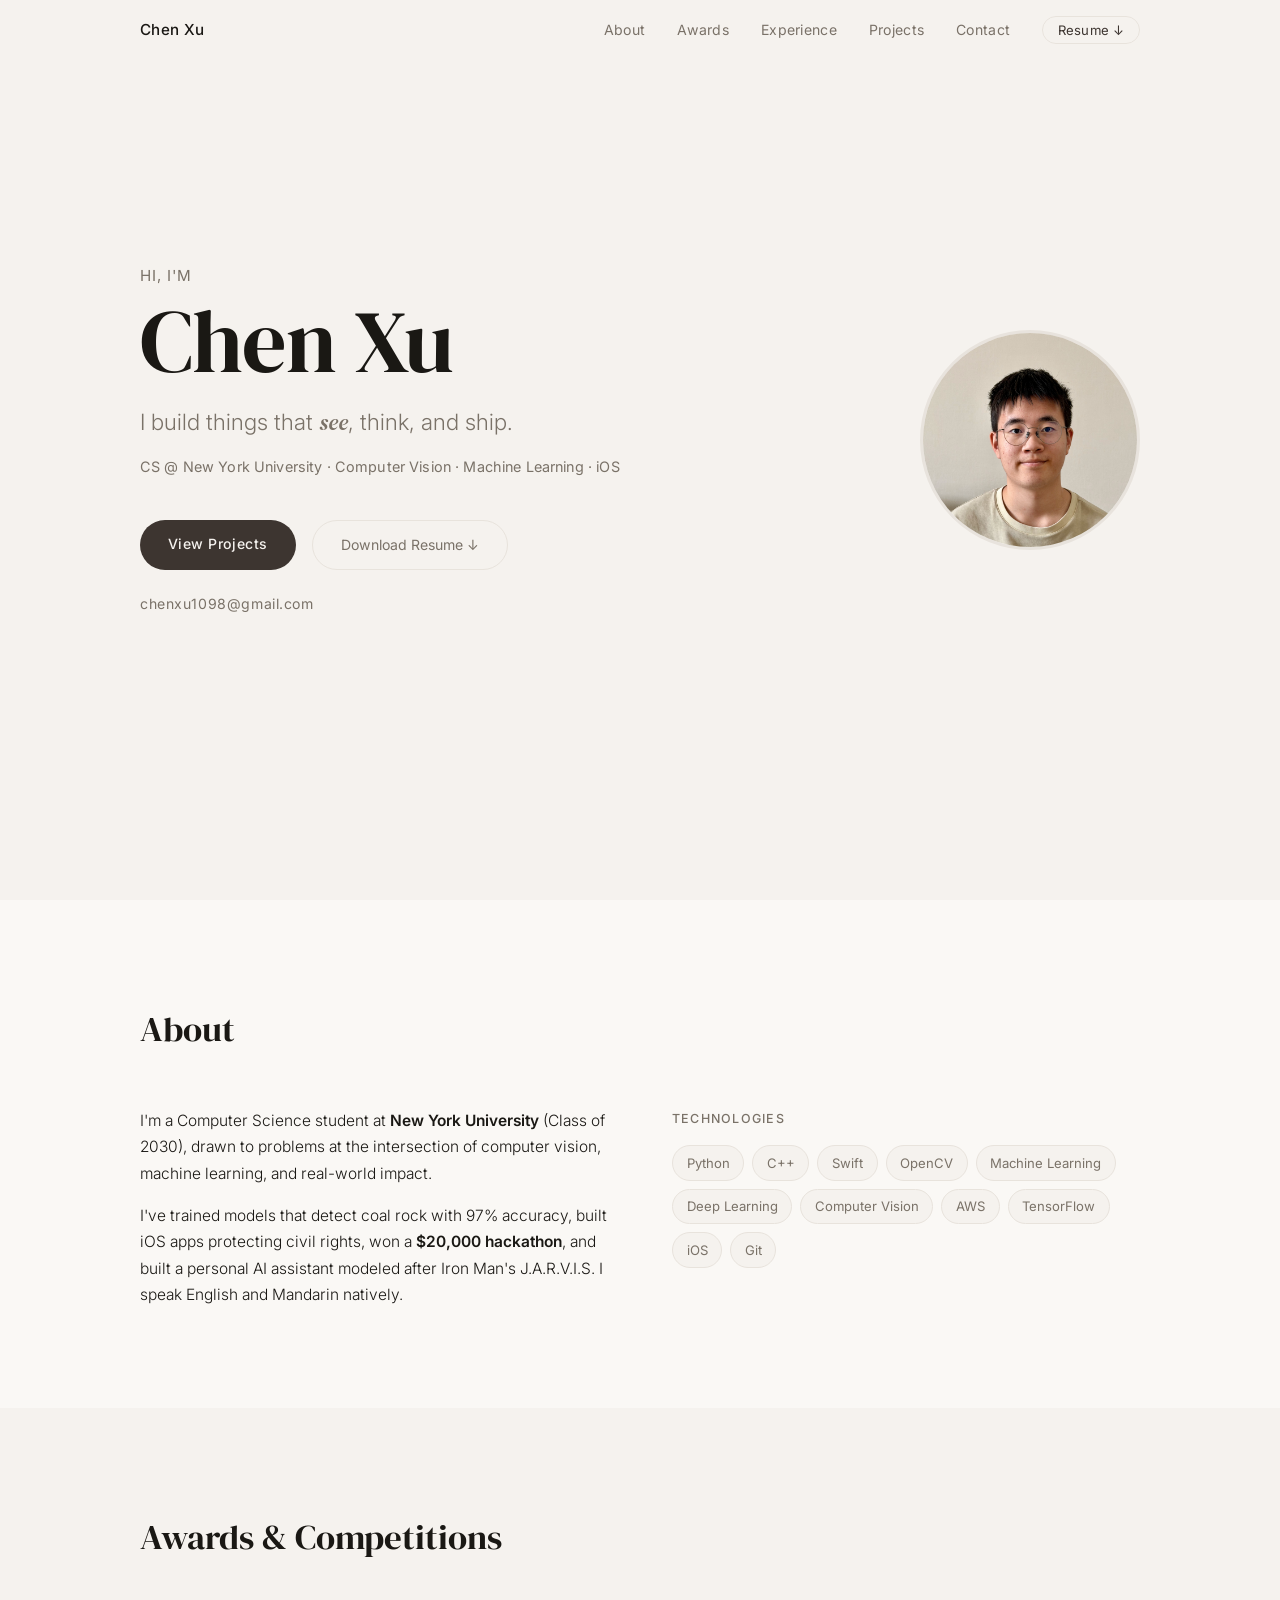
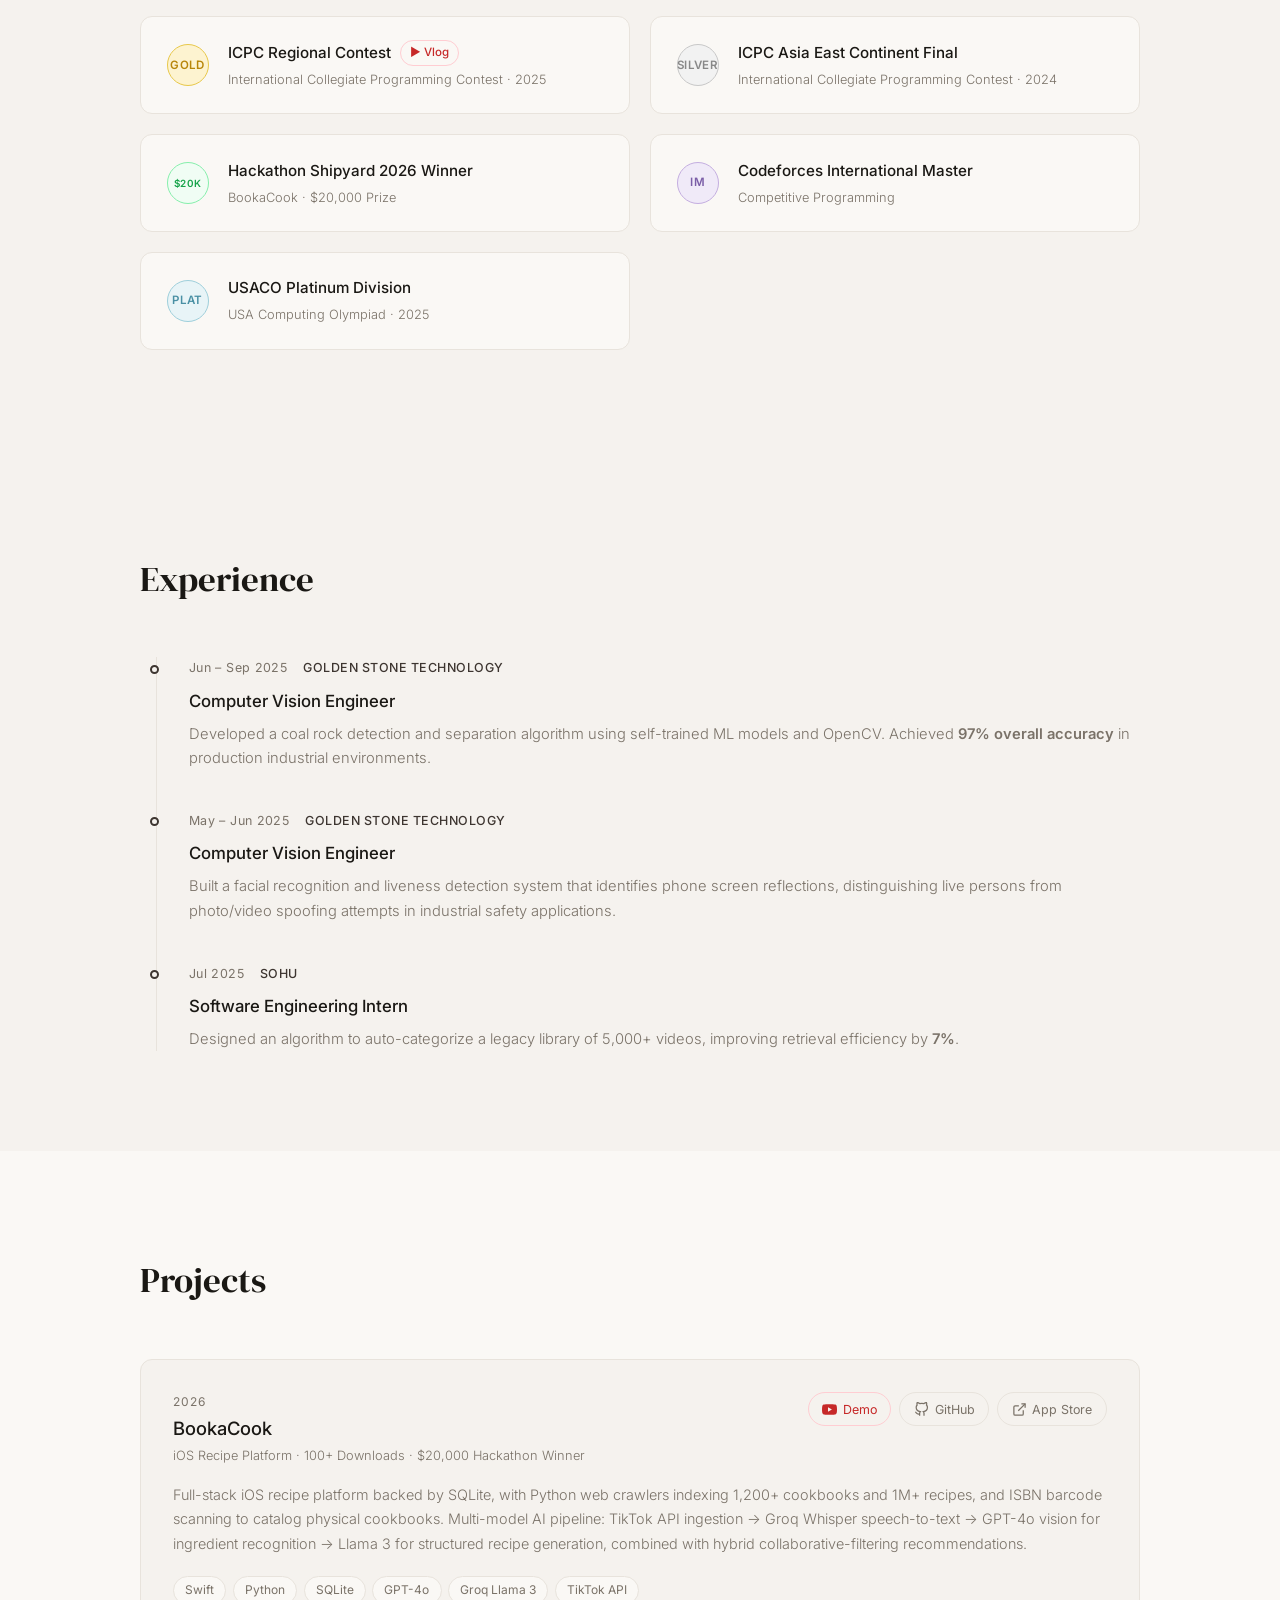
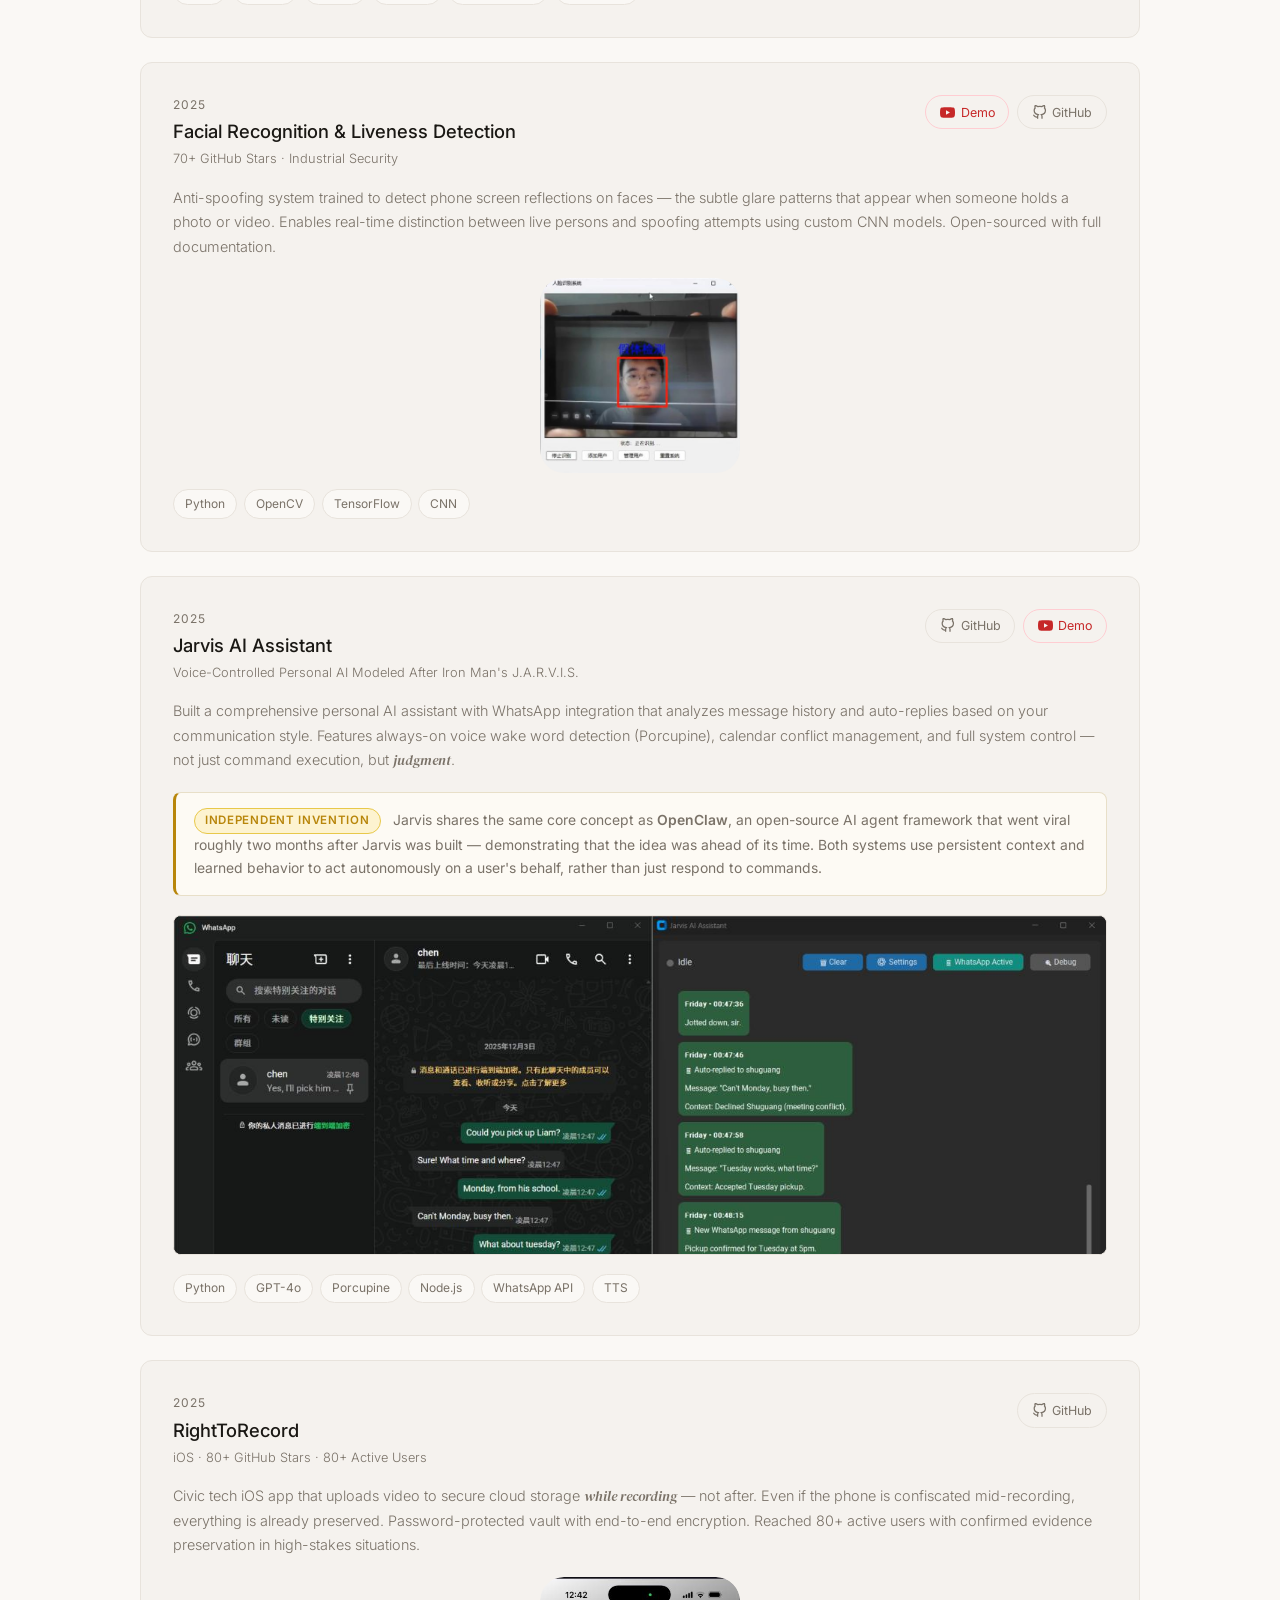
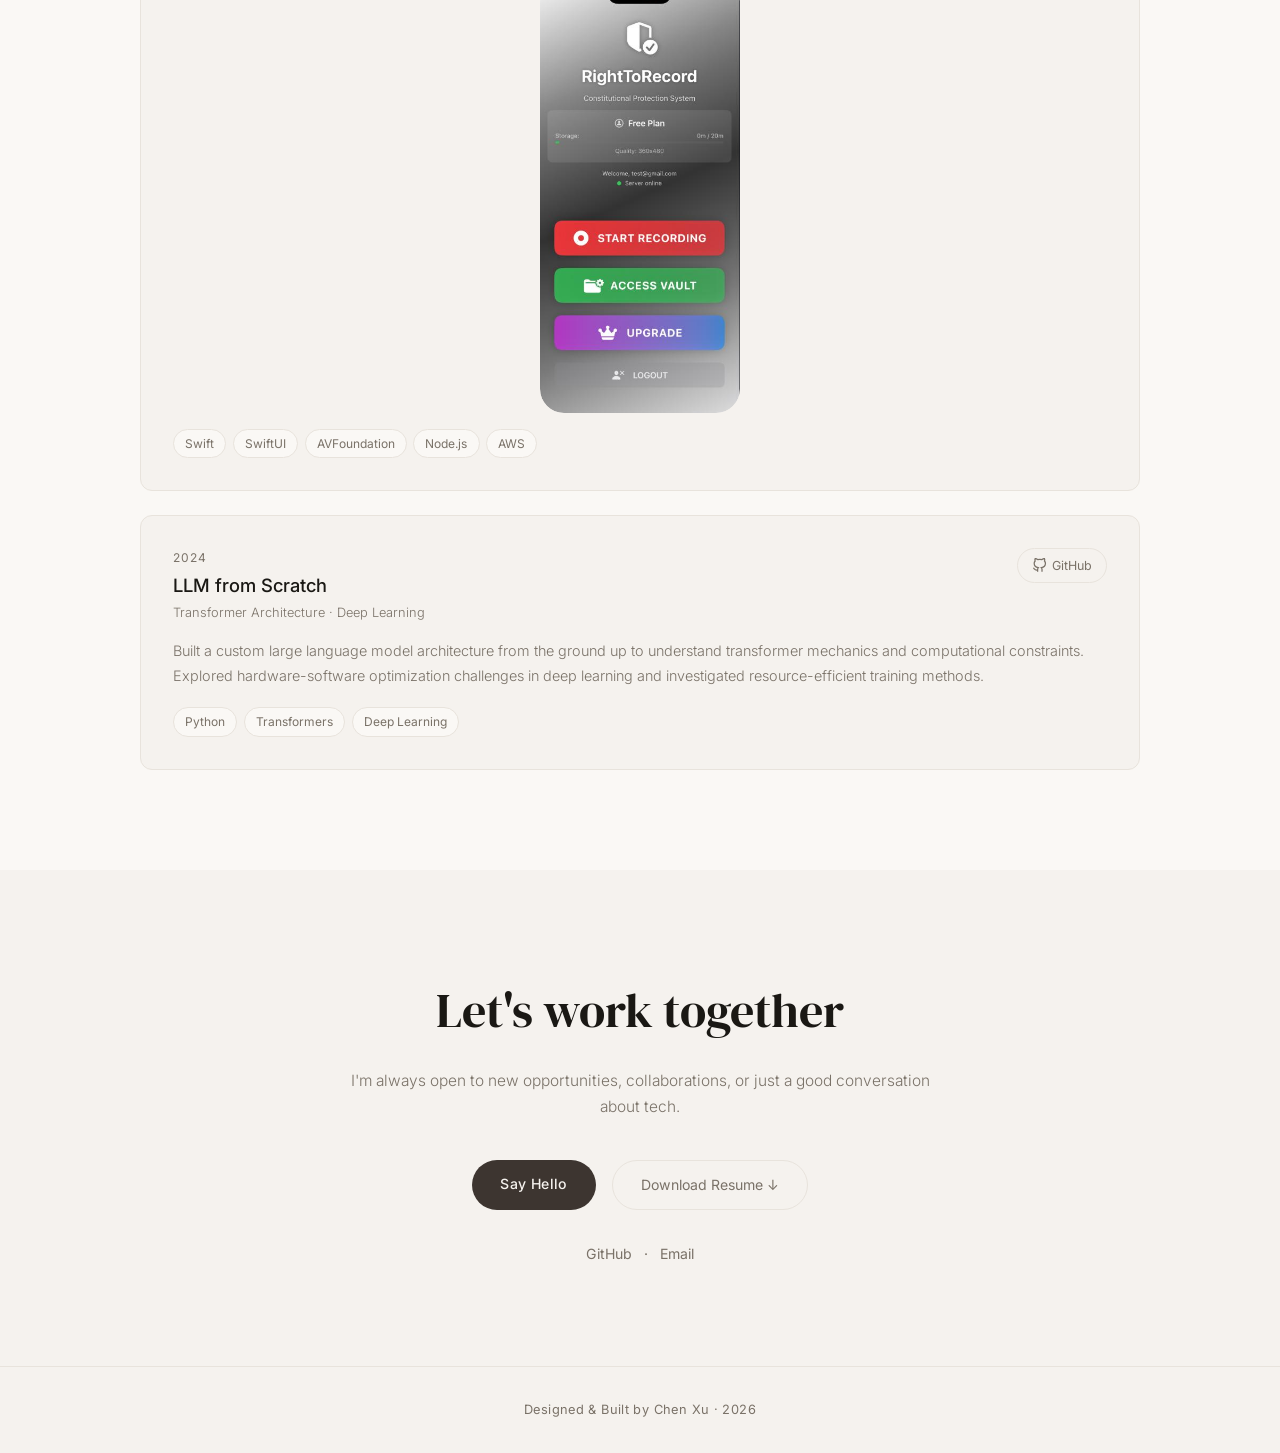
==== index.html @ 9cfe0c19 "Initial portfolio commit" ====
<!DOCTYPE html>
<html lang="en">
<head>
  <meta charset="UTF-8" />
  <meta name="viewport" content="width=device-width, initial-scale=1.0" />
  <title>Chen Xu</title>
  <link rel="preconnect" href="https://fonts.googleapis.com" />
  <link rel="preconnect" href="https://fonts.gstatic.com" crossorigin />
  <link href="https://fonts.googleapis.com/css2?family=Inter:wght@300;400;500;600&family=DM+Serif+Display:ital@0;1&display=swap" rel="stylesheet" />
  <link rel="stylesheet" href="style.css" />
</head>
<body>

  <!-- NAV -->
  <nav id="nav">
    <div class="nav-inner">
      <span class="nav-name">Chen Xu</span>
      <ul class="nav-links">
        <li><a href="#about">About</a></li>
        <li><a href="#competitions">Awards</a></li>
        <li><a href="#experience">Experience</a></li>
        <li><a href="#projects">Projects</a></li>
        <li><a href="#contact">Contact</a></li>
        <li><a href="resume.pdf" download class="nav-resume">Resume ↓</a></li>
      </ul>
    </div>
  </nav>

  <!-- HERO -->
  <section id="hero">
    <div class="hero-inner">
      <div class="hero-text reveal">
        <p class="hero-greeting">Hi, I'm</p>
        <h1 class="hero-name">Chen Xu</h1>
        <p class="hero-tagline">I build things that <em>see</em>, think, and ship.</p>
        <p class="hero-sub">
          CS @ New York University &middot; Computer Vision &middot; Machine Learning &middot; iOS
        </p>
        <div class="hero-actions">
          <a href="#projects" class="btn-primary">View Projects</a>
          <a href="resume.pdf" download class="btn-ghost">Download Resume ↓</a>
        </div>
        <a href="mailto:chenxu1098@gmail.com" class="hero-email" id="heroEmail" aria-label="Email Chen Xu"></a>
      </div>
      <div class="hero-photo reveal delay-1">
        <img src="head.jpg" alt="Chen Xu" />
      </div>
    </div>
  </section>

  <!-- ABOUT -->
  <section id="about">
    <div class="section-inner">
      <h2 class="section-title reveal">About</h2>
      <div class="about-grid">
        <div class="about-text reveal">
          <p>
            I'm a Computer Science student at <strong>New York University</strong> (Class of 2030),
            drawn to problems at the intersection of computer vision, machine learning, and real-world impact.
          </p>
          <p>
            I've trained models that detect coal rock with 97% accuracy, built iOS apps protecting
            civil rights, won a <strong>$20,000 hackathon</strong>, and built a personal AI assistant
            modeled after Iron Man's J.A.R.V.I.S. I speak English and Mandarin natively.
          </p>
        </div>
        <div class="skills-block reveal delay-1">
          <p class="skills-label">Technologies</p>
          <div class="skills-grid">
            <span>Python</span><span>C++</span><span>Swift</span><span>OpenCV</span>
            <span>Machine Learning</span><span>Deep Learning</span><span>Computer Vision</span>
            <span>AWS</span><span>TensorFlow</span><span>iOS</span><span>Git</span>
          </div>
        </div>
      </div>
    </div>
  </section>

  <!-- COMPETITIONS -->
  <section id="competitions">
    <div class="section-inner">
      <h2 class="section-title reveal">Awards &amp; Competitions</h2>
      <div class="comp-grid">
        <div class="comp-item reveal">
          <span class="comp-medal gold">Gold</span>
          <div>
            <p class="comp-name">ICPC Regional Contest
              <a href="https://youtu.be/y05GVbBbQ3w" target="_blank" rel="noreferrer" class="comp-vlog">▶ Vlog</a>
            </p>
            <p class="comp-detail">International Collegiate Programming Contest &middot; 2025</p>
          </div>
        </div>
        <div class="comp-item reveal delay-1">
          <span class="comp-medal silver">Silver</span>
          <div>
            <p class="comp-name">ICPC Asia East Continent Final</p>
            <p class="comp-detail">International Collegiate Programming Contest &middot; 2024</p>
          </div>
        </div>
        <div class="comp-item reveal">
          <span class="comp-medal hack">$20K</span>
          <div>
            <p class="comp-name">Hackathon Shipyard 2026 Winner</p>
            <p class="comp-detail">BookaCook &middot; $20,000 Prize</p>
          </div>
        </div>
        <div class="comp-item reveal delay-1">
          <span class="comp-medal cf">IM</span>
          <div>
            <p class="comp-name">Codeforces International Master</p>
            <p class="comp-detail">Competitive Programming</p>
          </div>
        </div>
        <div class="comp-item reveal delay-2">
          <span class="comp-medal plat">Plat</span>
          <div>
            <p class="comp-name">USACO Platinum Division</p>
            <p class="comp-detail">USA Computing Olympiad &middot; 2025</p>
          </div>
        </div>
      </div>
    </div>
  </section>

  <!-- EXPERIENCE -->
  <section id="experience">
    <div class="section-inner">
      <h2 class="section-title reveal">Experience</h2>
      <div class="timeline">

        <div class="timeline-item reveal">
          <div class="timeline-meta">
            <span class="timeline-date">Jun – Sep 2025</span>
            <span class="timeline-company">Golden Stone Technology</span>
          </div>
          <div class="timeline-content">
            <h3>Computer Vision Engineer</h3>
            <p>Developed a coal rock detection and separation algorithm using self-trained ML models and OpenCV. Achieved <strong>97% overall accuracy</strong> in production industrial environments.</p>
          </div>
        </div>

        <div class="timeline-item reveal">
          <div class="timeline-meta">
            <span class="timeline-date">May – Jun 2025</span>
            <span class="timeline-company">Golden Stone Technology</span>
          </div>
          <div class="timeline-content">
            <h3>Computer Vision Engineer</h3>
            <p>Built a facial recognition and liveness detection system that identifies phone screen reflections, distinguishing live persons from photo/video spoofing attempts in industrial safety applications.</p>
          </div>
        </div>

        <div class="timeline-item reveal">
          <div class="timeline-meta">
            <span class="timeline-date">Jul 2025</span>
            <span class="timeline-company">Sohu</span>
          </div>
          <div class="timeline-content">
            <h3>Software Engineering Intern</h3>
            <p>Designed an algorithm to auto-categorize a legacy library of 5,000+ videos, improving retrieval efficiency by <strong>7%</strong>.</p>
          </div>
        </div>

      </div>
    </div>
  </section>

  <!-- PROJECTS -->
  <section id="projects">
    <div class="section-inner">
      <h2 class="section-title reveal">Projects</h2>
      <div class="projects-list">

        <!-- BOOKACOCK -->
        <div class="project-full reveal">
          <div class="project-full-header">
            <div class="project-full-title">
              <span class="project-year">2026</span>
              <h3>BookaCook</h3>
              <p class="project-subtitle">iOS Recipe Platform &middot; 100+ Downloads &middot; $20,000 Hackathon Winner</p>
            </div>
            <div class="project-full-links">
              <a href="https://youtu.be/Rv-Wauw9iv4" target="_blank" rel="noreferrer" class="link-pill link-pill-yt">
                <svg width="15" height="15" viewBox="0 0 24 24" fill="currentColor"><path d="M23.495 6.205a3.007 3.007 0 0 0-2.088-2.088c-1.87-.501-9.396-.501-9.396-.501s-7.507-.01-9.396.501A3.007 3.007 0 0 0 .527 6.205a31.247 31.247 0 0 0-.522 5.805 31.247 31.247 0 0 0 .522 5.783 3.007 3.007 0 0 0 2.088 2.088c1.868.502 9.396.502 9.396.502s7.506 0 9.396-.502a3.007 3.007 0 0 0 2.088-2.088 31.247 31.247 0 0 0 .5-5.783 31.247 31.247 0 0 0-.5-5.805zM9.609 15.601V8.408l6.264 3.602z"/></svg>
                Demo
              </a>
              <a href="https://github.com/Chen1098/bookacook" target="_blank" rel="noreferrer" class="link-pill">
                <svg width="15" height="15" viewBox="0 0 24 24" fill="none" stroke="currentColor" stroke-width="2"><path d="M9 19c-5 1.5-5-2.5-7-3m14 6v-3.87a3.37 3.37 0 0 0-.94-2.61c3.14-.35 6.44-1.54 6.44-7A5.44 5.44 0 0 0 20 4.77 5.07 5.07 0 0 0 19.91 1S18.73.65 16 2.48a13.38 13.38 0 0 0-7 0C6.27.65 5.09 1 5.09 1A5.07 5.07 0 0 0 5 4.77a5.44 5.44 0 0 0-1.5 3.78c0 5.42 3.3 6.61 6.44 7A3.37 3.37 0 0 0 9 18.13V22"/></svg>
                GitHub
              </a>
              <a href="https://apps.apple.com/us/app/book-a-cook/id6758606224" target="_blank" rel="noreferrer" class="link-pill">
                <svg width="15" height="15" viewBox="0 0 24 24" fill="none" stroke="currentColor" stroke-width="2"><path d="M18 13v6a2 2 0 0 1-2 2H5a2 2 0 0 1-2-2V8a2 2 0 0 1 2-2h6"/><polyline points="15 3 21 3 21 9"/><line x1="10" y1="14" x2="21" y2="3"/></svg>
                App Store
              </a>
            </div>
          </div>
          <p class="project-desc">Full-stack iOS recipe platform backed by SQLite, with Python web crawlers indexing 1,200+ cookbooks and 1M+ recipes, and ISBN barcode scanning to catalog physical cookbooks. Multi-model AI pipeline: TikTok API ingestion &rarr; Groq Whisper speech-to-text &rarr; GPT-4o vision for ingredient recognition &rarr; Llama 3 for structured recipe generation, combined with hybrid collaborative-filtering recommendations.</p>
          <div class="project-tags">
            <span>Swift</span><span>Python</span><span>SQLite</span><span>GPT-4o</span><span>Groq Llama 3</span><span>TikTok API</span>
          </div>
        </div>

        <!-- FACIAL RECOGNITION -->
        <div class="project-full reveal">
          <div class="project-full-header">
            <div class="project-full-title">
              <span class="project-year">2025</span>
              <h3>Facial Recognition &amp; Liveness Detection</h3>
              <p class="project-subtitle">70+ GitHub Stars &middot; Industrial Security</p>
            </div>
            <div class="project-full-links">
              <a href="https://youtu.be/XRg5f1uYh4E" target="_blank" rel="noreferrer" class="link-pill link-pill-yt">
                <svg width="15" height="15" viewBox="0 0 24 24" fill="currentColor"><path d="M23.495 6.205a3.007 3.007 0 0 0-2.088-2.088c-1.87-.501-9.396-.501-9.396-.501s-7.507-.01-9.396.501A3.007 3.007 0 0 0 .527 6.205a31.247 31.247 0 0 0-.522 5.805 31.247 31.247 0 0 0 .522 5.783 3.007 3.007 0 0 0 2.088 2.088c1.868.502 9.396.502 9.396.502s7.506 0 9.396-.502a3.007 3.007 0 0 0 2.088-2.088 31.247 31.247 0 0 0 .5-5.783 31.247 31.247 0 0 0-.5-5.805zM9.609 15.601V8.408l6.264 3.602z"/></svg>
                Demo
              </a>
              <a href="https://github.com/Chen1098/Face-Recognition-With-Liveness-Detection-for-Linux-Weston" target="_blank" rel="noreferrer" class="link-pill">
                <svg width="15" height="15" viewBox="0 0 24 24" fill="none" stroke="currentColor" stroke-width="2"><path d="M9 19c-5 1.5-5-2.5-7-3m14 6v-3.87a3.37 3.37 0 0 0-.94-2.61c3.14-.35 6.44-1.54 6.44-7A5.44 5.44 0 0 0 20 4.77 5.07 5.07 0 0 0 19.91 1S18.73.65 16 2.48a13.38 13.38 0 0 0-7 0C6.27.65 5.09 1 5.09 1A5.07 5.07 0 0 0 5 4.77a5.44 5.44 0 0 0-1.5 3.78c0 5.42 3.3 6.61 6.44 7A3.37 3.37 0 0 0 9 18.13V22"/></svg>
                GitHub
              </a>
            </div>
          </div>
          <p class="project-desc">Anti-spoofing system trained to detect phone screen reflections on faces — the subtle glare patterns that appear when someone holds a photo or video. Enables real-time distinction between live persons and spoofing attempts using custom CNN models. Open-sourced with full documentation.</p>
          <div class="project-demo-img phone-img reveal">
            <img src="img/demo_2.jpeg" alt="Facial recognition liveness detection demo" loading="lazy" />
          </div>
          <div class="project-tags">
            <span>Python</span><span>OpenCV</span><span>TensorFlow</span><span>CNN</span>
          </div>
        </div>

        <!-- JARVIS -->
        <div class="project-full reveal">
          <div class="project-full-header">
            <div class="project-full-title">
              <span class="project-year">2025</span>
              <h3>Jarvis AI Assistant</h3>
              <p class="project-subtitle">Voice-Controlled Personal AI Modeled After Iron Man's J.A.R.V.I.S.</p>
            </div>
            <div class="project-full-links">
              <a href="https://github.com/Chen1098/The-Real-Jarvis-From-the-Movies" target="_blank" rel="noreferrer" class="link-pill">
                <svg width="15" height="15" viewBox="0 0 24 24" fill="none" stroke="currentColor" stroke-width="2"><path d="M9 19c-5 1.5-5-2.5-7-3m14 6v-3.87a3.37 3.37 0 0 0-.94-2.61c3.14-.35 6.44-1.54 6.44-7A5.44 5.44 0 0 0 20 4.77 5.07 5.07 0 0 0 19.91 1S18.73.65 16 2.48a13.38 13.38 0 0 0-7 0C6.27.65 5.09 1 5.09 1A5.07 5.07 0 0 0 5 4.77a5.44 5.44 0 0 0-1.5 3.78c0 5.42 3.3 6.61 6.44 7A3.37 3.37 0 0 0 9 18.13V22"/></svg>
                GitHub
              </a>
              <a href="https://youtu.be/HHynzl-zhb4" target="_blank" rel="noreferrer" class="link-pill link-pill-yt">
                <svg width="15" height="15" viewBox="0 0 24 24" fill="currentColor"><path d="M23.495 6.205a3.007 3.007 0 0 0-2.088-2.088c-1.87-.501-9.396-.501-9.396-.501s-7.507-.01-9.396.501A3.007 3.007 0 0 0 .527 6.205a31.247 31.247 0 0 0-.522 5.805 31.247 31.247 0 0 0 .522 5.783 3.007 3.007 0 0 0 2.088 2.088c1.868.502 9.396.502 9.396.502s7.506 0 9.396-.502a3.007 3.007 0 0 0 2.088-2.088 31.247 31.247 0 0 0 .5-5.783 31.247 31.247 0 0 0-.5-5.805zM9.609 15.601V8.408l6.264 3.602z"/></svg>
                Demo
              </a>
            </div>
          </div>
          <p class="project-desc">Built a comprehensive personal AI assistant with WhatsApp integration that analyzes message history and auto-replies based on your communication style. Features always-on voice wake word detection (Porcupine), calendar conflict management, and full system control — not just command execution, but <em>judgment</em>.</p>
          <div class="openclaw-note reveal">
            <span class="openclaw-badge">Independent Invention</span>
            Jarvis shares the same core concept as <strong>OpenClaw</strong>, an open-source AI agent framework that went viral roughly two months after Jarvis was built — demonstrating that the idea was ahead of its time. Both systems use persistent context and learned behavior to act autonomously on a user's behalf, rather than just respond to commands.
          </div>
          <div class="project-demo-img wide-img reveal">
            <img src="img/demo_0.jpeg" alt="Jarvis AI Assistant demo — WhatsApp auto-replies" loading="lazy" />
            <p class="img-caption">Jarvis auto-replying to WhatsApp messages based on learned communication patterns</p>
          </div>
          <div class="project-tags">
            <span>Python</span><span>GPT-4o</span><span>Porcupine</span><span>Node.js</span><span>WhatsApp API</span><span>TTS</span>
          </div>
        </div>

        <!-- RIGHT TO RECORD -->
        <div class="project-full reveal">
          <div class="project-full-header">
            <div class="project-full-title">
              <span class="project-year">2025</span>
              <h3>RightToRecord</h3>
              <p class="project-subtitle">iOS &middot; 80+ GitHub Stars &middot; 80+ Active Users</p>
            </div>
            <div class="project-full-links">
              <a href="https://github.com/Chen1098/RightToRecord-App" target="_blank" rel="noreferrer" class="link-pill">
                <svg width="15" height="15" viewBox="0 0 24 24" fill="none" stroke="currentColor" stroke-width="2"><path d="M9 19c-5 1.5-5-2.5-7-3m14 6v-3.87a3.37 3.37 0 0 0-.94-2.61c3.14-.35 6.44-1.54 6.44-7A5.44 5.44 0 0 0 20 4.77 5.07 5.07 0 0 0 19.91 1S18.73.65 16 2.48a13.38 13.38 0 0 0-7 0C6.27.65 5.09 1 5.09 1A5.07 5.07 0 0 0 5 4.77a5.44 5.44 0 0 0-1.5 3.78c0 5.42 3.3 6.61 6.44 7A3.37 3.37 0 0 0 9 18.13V22"/></svg>
                GitHub
              </a>
            </div>
          </div>
          <p class="project-desc">Civic tech iOS app that uploads video to secure cloud storage <em>while recording</em> — not after. Even if the phone is confiscated mid-recording, everything is already preserved. Password-protected vault with end-to-end encryption. Reached 80+ active users with confirmed evidence preservation in high-stakes situations.</p>
          <div class="project-demo-img phone-img reveal">
            <img src="img/demo_1.jpeg" alt="RightToRecord app screenshot" loading="lazy" />
          </div>
          <div class="project-tags">
            <span>Swift</span><span>SwiftUI</span><span>AVFoundation</span><span>Node.js</span><span>AWS</span>
          </div>
        </div>

        <!-- LLM -->
        <div class="project-full reveal">
          <div class="project-full-header">
            <div class="project-full-title">
              <span class="project-year">2024</span>
              <h3>LLM from Scratch</h3>
              <p class="project-subtitle">Transformer Architecture &middot; Deep Learning</p>
            </div>
            <div class="project-full-links">
              <a href="https://github.com/Chen1098/LLMs" target="_blank" rel="noreferrer" class="link-pill">
                <svg width="15" height="15" viewBox="0 0 24 24" fill="none" stroke="currentColor" stroke-width="2"><path d="M9 19c-5 1.5-5-2.5-7-3m14 6v-3.87a3.37 3.37 0 0 0-.94-2.61c3.14-.35 6.44-1.54 6.44-7A5.44 5.44 0 0 0 20 4.77 5.07 5.07 0 0 0 19.91 1S18.73.65 16 2.48a13.38 13.38 0 0 0-7 0C6.27.65 5.09 1 5.09 1A5.07 5.07 0 0 0 5 4.77a5.44 5.44 0 0 0-1.5 3.78c0 5.42 3.3 6.61 6.44 7A3.37 3.37 0 0 0 9 18.13V22"/></svg>
                GitHub
              </a>
            </div>
          </div>
          <p class="project-desc">Built a custom large language model architecture from the ground up to understand transformer mechanics and computational constraints. Explored hardware-software optimization challenges in deep learning and investigated resource-efficient training methods.</p>
          <div class="project-tags">
            <span>Python</span><span>Transformers</span><span>Deep Learning</span>
          </div>
        </div>

      </div>
    </div>
  </section>

  <!-- CONTACT -->
  <section id="contact">
    <div class="section-inner contact-inner reveal">
      <h2 class="contact-title">Let's work together</h2>
      <p class="contact-sub">I'm always open to new opportunities, collaborations, or just a good conversation about tech.</p>
      <div class="contact-actions">
        <a href="mailto:chenxu1098@gmail.com" class="btn-primary">Say Hello</a>
        <a href="resume.pdf" download class="btn-ghost">Download Resume ↓</a>
      </div>
      <div class="social-links">
        <a href="https://github.com/Chen1098" target="_blank" rel="noreferrer">GitHub</a>
        <span>&middot;</span>
        <a href="mailto:chenxu1098@gmail.com">Email</a>
      </div>
    </div>
  </section>

  <!-- FOOTER -->
  <footer>
    <p>Designed &amp; Built by Chen Xu &middot; 2026</p>
  </footer>

  <script src="script.js"></script>
</body>
</html>
---- style.css ----
/* ─── RESET & BASE ─────────────────────────────────────────────── */
*, *::before, *::after { box-sizing: border-box; margin: 0; padding: 0; }

:root {
  --bg:        #f5f2ee;
  --bg-card:   #faf8f5;
  --border:    #e8e3dc;
  --text:      #1a1814;
  --muted:     #7a7268;
  --accent:    #3d3530;
  --gold:      #b8860b;
  --silver:    #888;
  --cf:        #7b5ea7;
  --plat:      #4a90a4;
  --radius:    12px;
  --shadow:    0 2px 16px rgba(0,0,0,.06);
  --transition: .35s cubic-bezier(.4,0,.2,1);
}

html { scroll-behavior: smooth; }

body {
  font-family: 'Inter', sans-serif;
  background: var(--bg);
  color: var(--text);
  font-size: 16px;
  line-height: 1.7;
  -webkit-font-smoothing: antialiased;
}

a { color: inherit; text-decoration: none; }
em { font-family: 'DM Serif Display', serif; font-style: italic; }
strong { font-weight: 600; }

/* ─── SCROLL REVEAL ────────────────────────────────────────────── */
.reveal {
  opacity: 0;
  transform: translateY(24px);
  transition: opacity .6s ease, transform .6s ease;
}
.reveal.visible {
  opacity: 1;
  transform: none;
}
.delay-1 { transition-delay: .12s; }
.delay-2 { transition-delay: .24s; }

/* ─── NAV ──────────────────────────────────────────────────────── */
#nav {
  position: fixed;
  top: 0; left: 0; right: 0;
  z-index: 100;
  padding: 0 5vw;
  height: 60px;
  display: flex;
  align-items: center;
  background: rgba(245,242,238,.88);
  backdrop-filter: blur(12px);
  border-bottom: 1px solid transparent;
  transition: border-color var(--transition);
}
#nav.scrolled { border-bottom-color: var(--border); }

.nav-inner {
  width: 100%;
  max-width: 1000px;
  margin: 0 auto;
  display: flex;
  align-items: center;
  justify-content: space-between;
}

.nav-name {
  font-weight: 500;
  font-size: .95rem;
  letter-spacing: .02em;
}

.nav-links {
  list-style: none;
  display: flex;
  gap: 2rem;
}
.nav-links a {
  font-size: .88rem;
  color: var(--muted);
  font-weight: 400;
  transition: color var(--transition);
  letter-spacing: .02em;
}
.nav-links a:hover { color: var(--text); }
.nav-resume {
  padding: .3rem .9rem;
  border: 1px solid var(--border);
  border-radius: 100px;
  font-size: .82rem !important;
  color: var(--accent) !important;
  transition: background var(--transition), border-color var(--transition) !important;
}
.nav-resume:hover { background: var(--accent); color: var(--bg) !important; border-color: var(--accent); }

/* ─── SECTIONS ─────────────────────────────────────────────────── */
section { padding: 100px 5vw; }
.section-inner {
  max-width: 1000px;
  margin: 0 auto;
}
.section-title {
  font-family: 'DM Serif Display', serif;
  font-size: clamp(1.6rem, 3vw, 2.2rem);
  font-weight: 400;
  margin-bottom: 3rem;
  color: var(--text);
}

/* ─── HERO ─────────────────────────────────────────────────────── */
#hero {
  min-height: 100vh;
  display: flex;
  align-items: center;
  padding-top: 80px;
}

.hero-inner {
  max-width: 1000px;
  margin: 0 auto;
  width: 100%;
  display: grid;
  grid-template-columns: 1fr auto;
  gap: 5rem;
  align-items: center;
}

.hero-greeting {
  font-size: .95rem;
  color: var(--muted);
  margin-bottom: .4rem;
  letter-spacing: .06em;
  text-transform: uppercase;
}

.hero-name {
  font-family: 'DM Serif Display', serif;
  font-size: clamp(3rem, 7vw, 5.5rem);
  font-weight: 400;
  line-height: 1.05;
  margin-bottom: 1rem;
  letter-spacing: -.01em;
}

.hero-tagline {
  font-size: clamp(1.1rem, 2vw, 1.4rem);
  color: var(--muted);
  margin-bottom: .8rem;
  font-weight: 300;
}

.hero-sub {
  font-size: .9rem;
  color: var(--muted);
  margin-bottom: 2.5rem;
  letter-spacing: .01em;
}

.hero-actions {
  display: flex;
  gap: 1rem;
  flex-wrap: wrap;
}

.hero-email {
  display: inline-block;
  margin-top: 1.4rem;
  font-size: .88rem;
  color: var(--muted);
  letter-spacing: .04em;
  font-family: 'Inter', monospace;
  transition: color var(--transition);
}
.hero-email:hover { color: var(--text); }
.hero-email .char {
  display: inline-block;
  opacity: 0;
  transform: translateY(8px);
  animation: charIn .4s ease forwards;
}
@keyframes charIn {
  to { opacity: 1; transform: none; }
}

.hero-photo {
  width: 220px;
  height: 220px;
  flex-shrink: 0;
}
.hero-photo img {
  width: 100%;
  height: 100%;
  object-fit: cover;
  border-radius: 50%;
  border: 3px solid var(--border);
  filter: grayscale(8%);
  transition: filter var(--transition), transform var(--transition);
}
.hero-photo img:hover {
  filter: grayscale(0%);
  transform: scale(1.02);
}

/* ─── BUTTONS ──────────────────────────────────────────────────── */
.btn-primary {
  display: inline-block;
  padding: .75rem 1.75rem;
  background: var(--accent);
  color: var(--bg);
  border-radius: 100px;
  font-size: .88rem;
  font-weight: 500;
  letter-spacing: .03em;
  transition: background var(--transition), transform var(--transition);
}
.btn-primary:hover {
  background: var(--text);
  transform: translateY(-1px);
}

.btn-ghost {
  display: inline-block;
  padding: .75rem 1.75rem;
  border: 1.5px solid var(--border);
  border-radius: 100px;
  font-size: .88rem;
  font-weight: 400;
  color: var(--muted);
  transition: border-color var(--transition), color var(--transition), transform var(--transition);
}
.btn-ghost:hover {
  border-color: var(--accent);
  color: var(--text);
  transform: translateY(-1px);
}

/* ─── ABOUT ────────────────────────────────────────────────────── */
#about { background: var(--bg-card); }

.about-grid {
  display: grid;
  grid-template-columns: 1fr 1fr;
  gap: 4rem;
  align-items: start;
}

.about-text p {
  margin-bottom: 1rem;
  color: var(--text);
  font-weight: 300;
  font-size: .97rem;
}
.about-text p:last-child { margin-bottom: 0; }

.skills-label {
  font-size: .78rem;
  text-transform: uppercase;
  letter-spacing: .1em;
  color: var(--muted);
  margin-bottom: 1rem;
  font-weight: 500;
}

.skills-grid {
  display: flex;
  flex-wrap: wrap;
  gap: .5rem;
}
.skills-grid span {
  font-size: .82rem;
  padding: .35rem .85rem;
  border: 1px solid var(--border);
  border-radius: 100px;
  color: var(--muted);
  background: var(--bg);
  transition: border-color var(--transition), color var(--transition);
}
.skills-grid span:hover {
  border-color: var(--accent);
  color: var(--text);
}

/* ─── EXPERIENCE ───────────────────────────────────────────────── */
.timeline {
  display: flex;
  flex-direction: column;
  gap: 0;
  border-left: 1.5px solid var(--border);
  padding-left: 2rem;
  margin-left: 1rem;
}

.timeline-item {
  position: relative;
  padding-bottom: 2.5rem;
}
.timeline-item:last-child { padding-bottom: 0; }

.timeline-item::before {
  content: '';
  position: absolute;
  left: -2.44rem;
  top: .45rem;
  width: 9px;
  height: 9px;
  border-radius: 50%;
  background: var(--bg);
  border: 2px solid var(--accent);
}

.timeline-meta {
  display: flex;
  align-items: center;
  gap: 1rem;
  margin-bottom: .5rem;
}

.timeline-date {
  font-size: .78rem;
  color: var(--muted);
  letter-spacing: .03em;
}

.timeline-company {
  font-size: .78rem;
  font-weight: 500;
  letter-spacing: .04em;
  text-transform: uppercase;
  color: var(--accent);
}

.timeline-content h3 {
  font-size: 1.05rem;
  font-weight: 500;
  margin-bottom: .4rem;
}

.timeline-content p {
  font-size: .92rem;
  color: var(--muted);
  font-weight: 300;
  line-height: 1.65;
}

/* ─── PROJECTS ─────────────────────────────────────────────────── */
#projects { background: var(--bg-card); }

.projects-list {
  display: flex;
  flex-direction: column;
  gap: 1.5rem;
}

.project-full {
  background: var(--bg);
  border: 1px solid var(--border);
  border-radius: var(--radius);
  padding: 2rem;
  transition: box-shadow var(--transition), transform var(--transition), border-color var(--transition);
}
.project-full:hover {
  box-shadow: var(--shadow);
  border-color: #d8d2c8;
}

.project-pair {
  display: grid;
  grid-template-columns: 1fr 1fr;
  gap: 1.5rem;
}

.project-full-header {
  display: flex;
  justify-content: space-between;
  align-items: flex-start;
  gap: 1rem;
  margin-bottom: 1rem;
}

.project-full-title .project-year {
  font-size: .75rem;
  color: var(--muted);
  letter-spacing: .08em;
  text-transform: uppercase;
  display: block;
  margin-bottom: .3rem;
}

.project-full-title h3 {
  font-size: 1.15rem;
  font-weight: 500;
  margin-bottom: .25rem;
  line-height: 1.3;
}

.project-subtitle {
  font-size: .8rem;
  color: var(--muted);
  font-weight: 300;
}

.project-full-links {
  display: flex;
  gap: .5rem;
  flex-shrink: 0;
}

.link-pill {
  display: inline-flex;
  align-items: center;
  gap: .35rem;
  padding: .35rem .85rem;
  border: 1px solid var(--border);
  border-radius: 100px;
  font-size: .78rem;
  color: var(--muted);
  font-weight: 400;
  transition: border-color var(--transition), color var(--transition), background var(--transition);
  white-space: nowrap;
}
.link-pill:hover {
  border-color: var(--accent);
  color: var(--text);
}
.link-pill-yt { border-color: #ffcdd2; color: #c62828; }
.link-pill-yt:hover { background: #fff5f5; border-color: #c62828; color: #c62828; }

.project-desc {
  font-size: .9rem;
  color: var(--muted);
  font-weight: 300;
  line-height: 1.7;
  margin-bottom: 1.2rem;
}

.project-demo-img {
  margin: 1.2rem 0;
  border-radius: 8px;
  overflow: hidden;
  border: 1px solid var(--border);
  background: #111;
}
.project-demo-img img {
  width: 100%;
  height: auto;
  display: block;
  transition: transform .4s ease;
}
.project-demo-img:hover img { transform: scale(1.015); }

.wide-img { max-height: 340px; overflow: hidden; }
.wide-img img { object-fit: cover; object-position: top; height: 340px; }

.phone-img {
  max-width: 200px;
  margin: 1rem auto;
  border-radius: 24px;
  border: none;
  background: none;
}
.phone-img img { border-radius: 24px; }

.sq-img { max-height: 260px; overflow: hidden; }
.sq-img img { object-fit: cover; height: 260px; }

.no-crop { max-height: 260px; }
.no-crop img { object-fit: contain; height: 260px; background: #1a1a1a; }

.openclaw-note {
  margin: 1rem 0 1.2rem;
  padding: .9rem 1.1rem;
  background: #fdfaf4;
  border: 1px solid #e8dfc8;
  border-left: 3px solid var(--gold);
  border-radius: 8px;
  font-size: .87rem;
  color: var(--muted);
  line-height: 1.65;
}
.openclaw-badge {
  display: inline-block;
  font-size: .72rem;
  font-weight: 600;
  letter-spacing: .06em;
  text-transform: uppercase;
  color: var(--gold);
  background: #fdf3d0;
  border: 1px solid #e8c84a;
  border-radius: 100px;
  padding: .18rem .65rem;
  margin-right: .5rem;
  vertical-align: middle;
}

.img-caption {
  font-size: .75rem;
  color: var(--muted);
  text-align: center;
  padding: .6rem 1rem;
  background: var(--bg-card);
  border-top: 1px solid var(--border);
}

.project-year {
  font-size: .78rem;
  color: var(--muted);
  letter-spacing: .06em;
}

.project-tags {
  display: flex;
  flex-wrap: wrap;
  gap: .4rem;
  margin-top: 1rem;
}
.project-tags span {
  font-size: .75rem;
  padding: .22rem .7rem;
  background: var(--bg-card);
  border: 1px solid var(--border);
  border-radius: 100px;
  color: var(--muted);
}

/* ─── COMPETITIONS ─────────────────────────────────────────────── */
.comp-grid {
  display: grid;
  grid-template-columns: 1fr 1fr;
  gap: 1.25rem;
}

.comp-item {
  display: flex;
  align-items: center;
  gap: 1.2rem;
  padding: 1.4rem 1.6rem;
  border: 1px solid var(--border);
  border-radius: var(--radius);
  background: var(--bg-card);
  transition: box-shadow var(--transition), transform var(--transition);
}
.comp-item:hover {
  box-shadow: var(--shadow);
  transform: translateY(-2px);
}

.comp-medal {
  width: 42px;
  height: 42px;
  border-radius: 50%;
  display: flex;
  align-items: center;
  justify-content: center;
  font-size: .72rem;
  font-weight: 600;
  letter-spacing: .03em;
  flex-shrink: 0;
  text-transform: uppercase;
}
.comp-medal.gold   { background: #fdf3d0; color: var(--gold); border: 1.5px solid #e8c84a; }
.comp-medal.silver { background: #f2f2f2; color: var(--silver); border: 1.5px solid #c8c8c8; }
.comp-medal.cf     { background: #f0eaf8; color: var(--cf); border: 1.5px solid #c4aee0; }
.comp-medal.plat   { background: #e8f4f7; color: var(--plat); border: 1.5px solid #9ecfdb; }
.comp-medal.hack   { background: #f0fdf4; color: #16a34a; border: 1.5px solid #86efac; font-size: .62rem; }

.comp-name {
  font-size: .95rem;
  font-weight: 500;
  margin-bottom: .2rem;
  display: flex;
  align-items: center;
  gap: .6rem;
}
.comp-vlog {
  font-size: .72rem;
  color: #c62828;
  font-weight: 500;
  padding: .15rem .55rem;
  border: 1px solid #ffcdd2;
  border-radius: 100px;
  transition: background var(--transition);
  white-space: nowrap;
}
.comp-vlog:hover { background: #fff5f5; }
.comp-detail {
  font-size: .8rem;
  color: var(--muted);
  font-weight: 300;
}

.contact-actions {
  display: flex;
  gap: 1rem;
  justify-content: center;
  flex-wrap: wrap;
  margin-bottom: 1.5rem;
}

/* ─── CONTACT ──────────────────────────────────────────────────── */
#contact { text-align: center; }

.contact-inner {
  max-width: 600px;
  margin: 0 auto;
}

.contact-title {
  font-family: 'DM Serif Display', serif;
  font-size: clamp(2rem, 4vw, 3rem);
  font-weight: 400;
  margin-bottom: 1rem;
}

.contact-sub {
  color: var(--muted);
  font-weight: 300;
  margin-bottom: 2.5rem;
  font-size: .97rem;
}

.social-links {
  margin-top: 2rem;
  display: flex;
  justify-content: center;
  align-items: center;
  gap: .75rem;
  color: var(--muted);
  font-size: .88rem;
}
.social-links a {
  color: var(--muted);
  transition: color var(--transition);
}
.social-links a:hover { color: var(--text); }

/* ─── FOOTER ───────────────────────────────────────────────────── */
footer {
  text-align: center;
  padding: 2rem 5vw;
  border-top: 1px solid var(--border);
  font-size: .8rem;
  color: var(--muted);
  letter-spacing: .03em;
}

/* ─── RESPONSIVE ───────────────────────────────────────────────── */
@media (max-width: 768px) {
  .hero-inner {
    grid-template-columns: 1fr;
    text-align: center;
    gap: 2.5rem;
  }
  .hero-photo {
    width: 160px;
    height: 160px;
    margin: 0 auto;
    order: -1;
  }
  .hero-actions { justify-content: center; }
  .about-grid,
  .comp-grid,
  .project-pair { grid-template-columns: 1fr; }
  .nav-links { display: none; }
  .wide-img { max-height: 200px; }
  .wide-img img { height: 200px; }
}
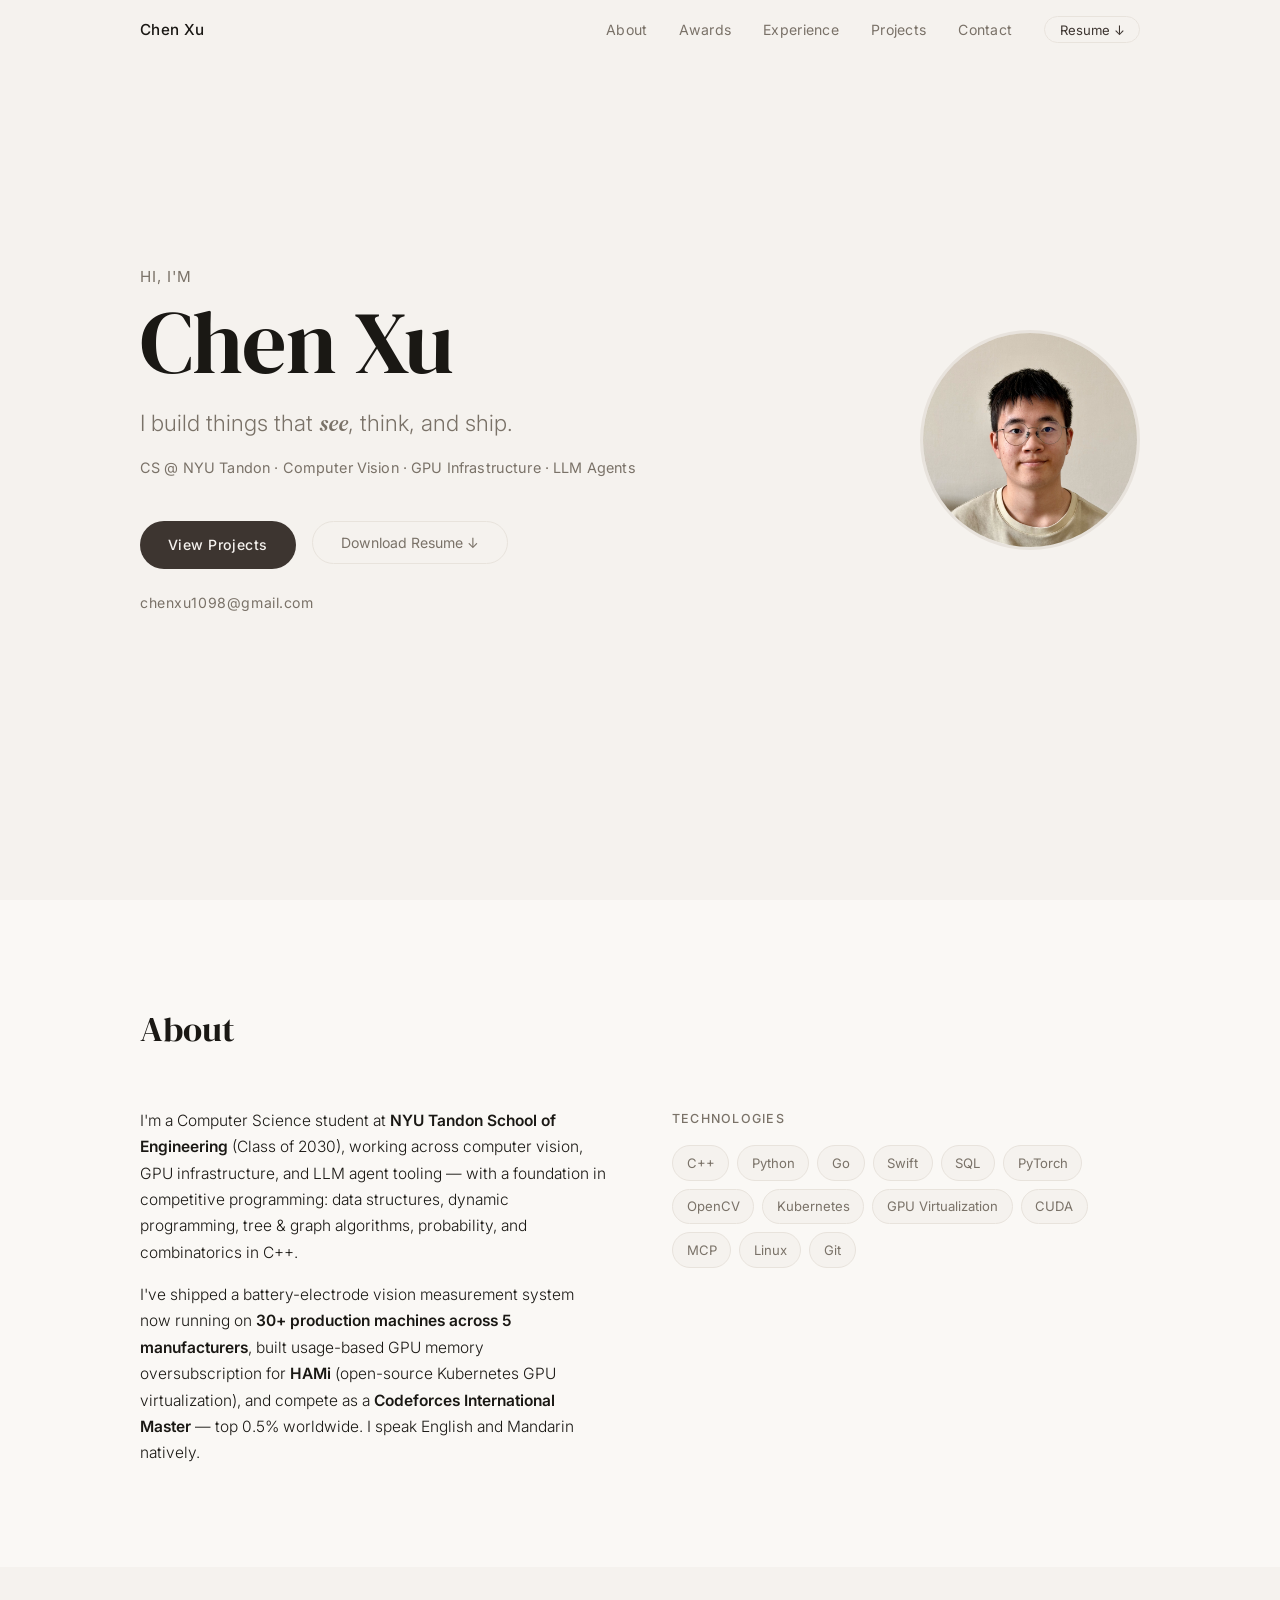
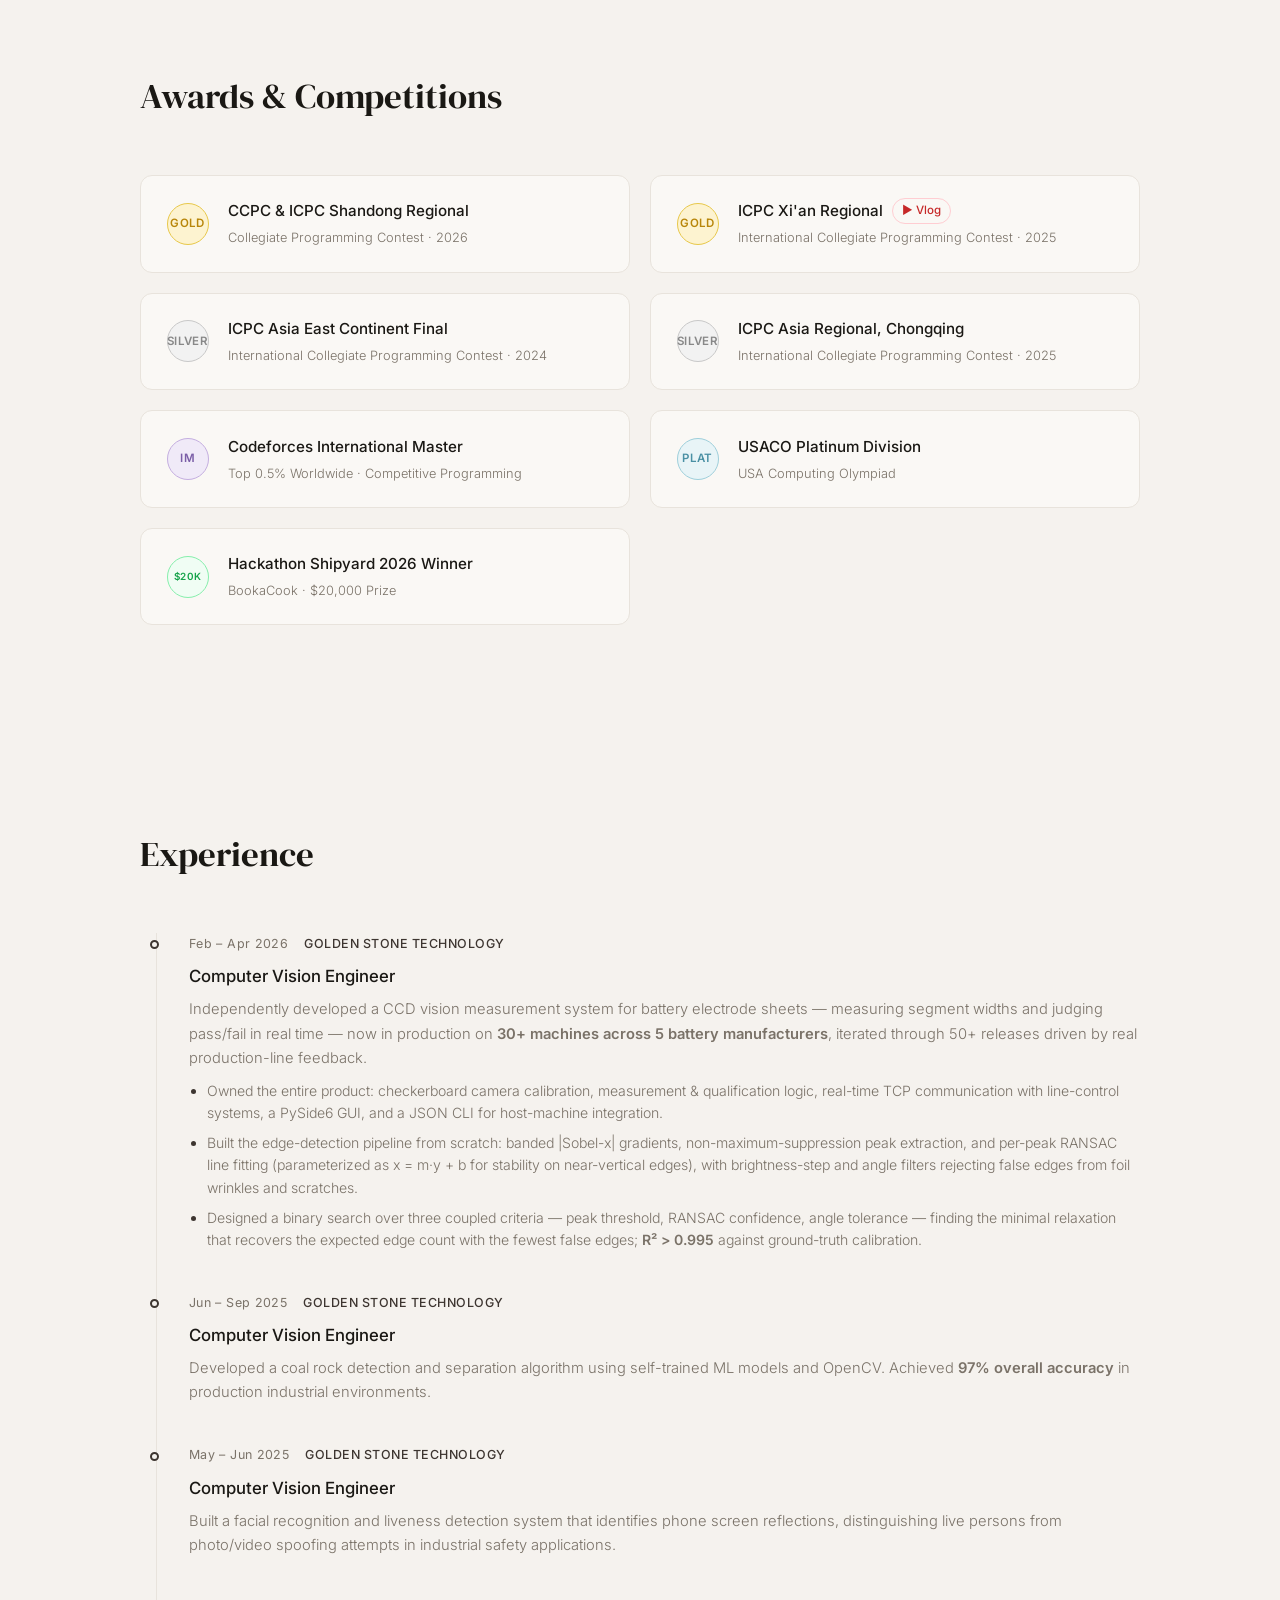
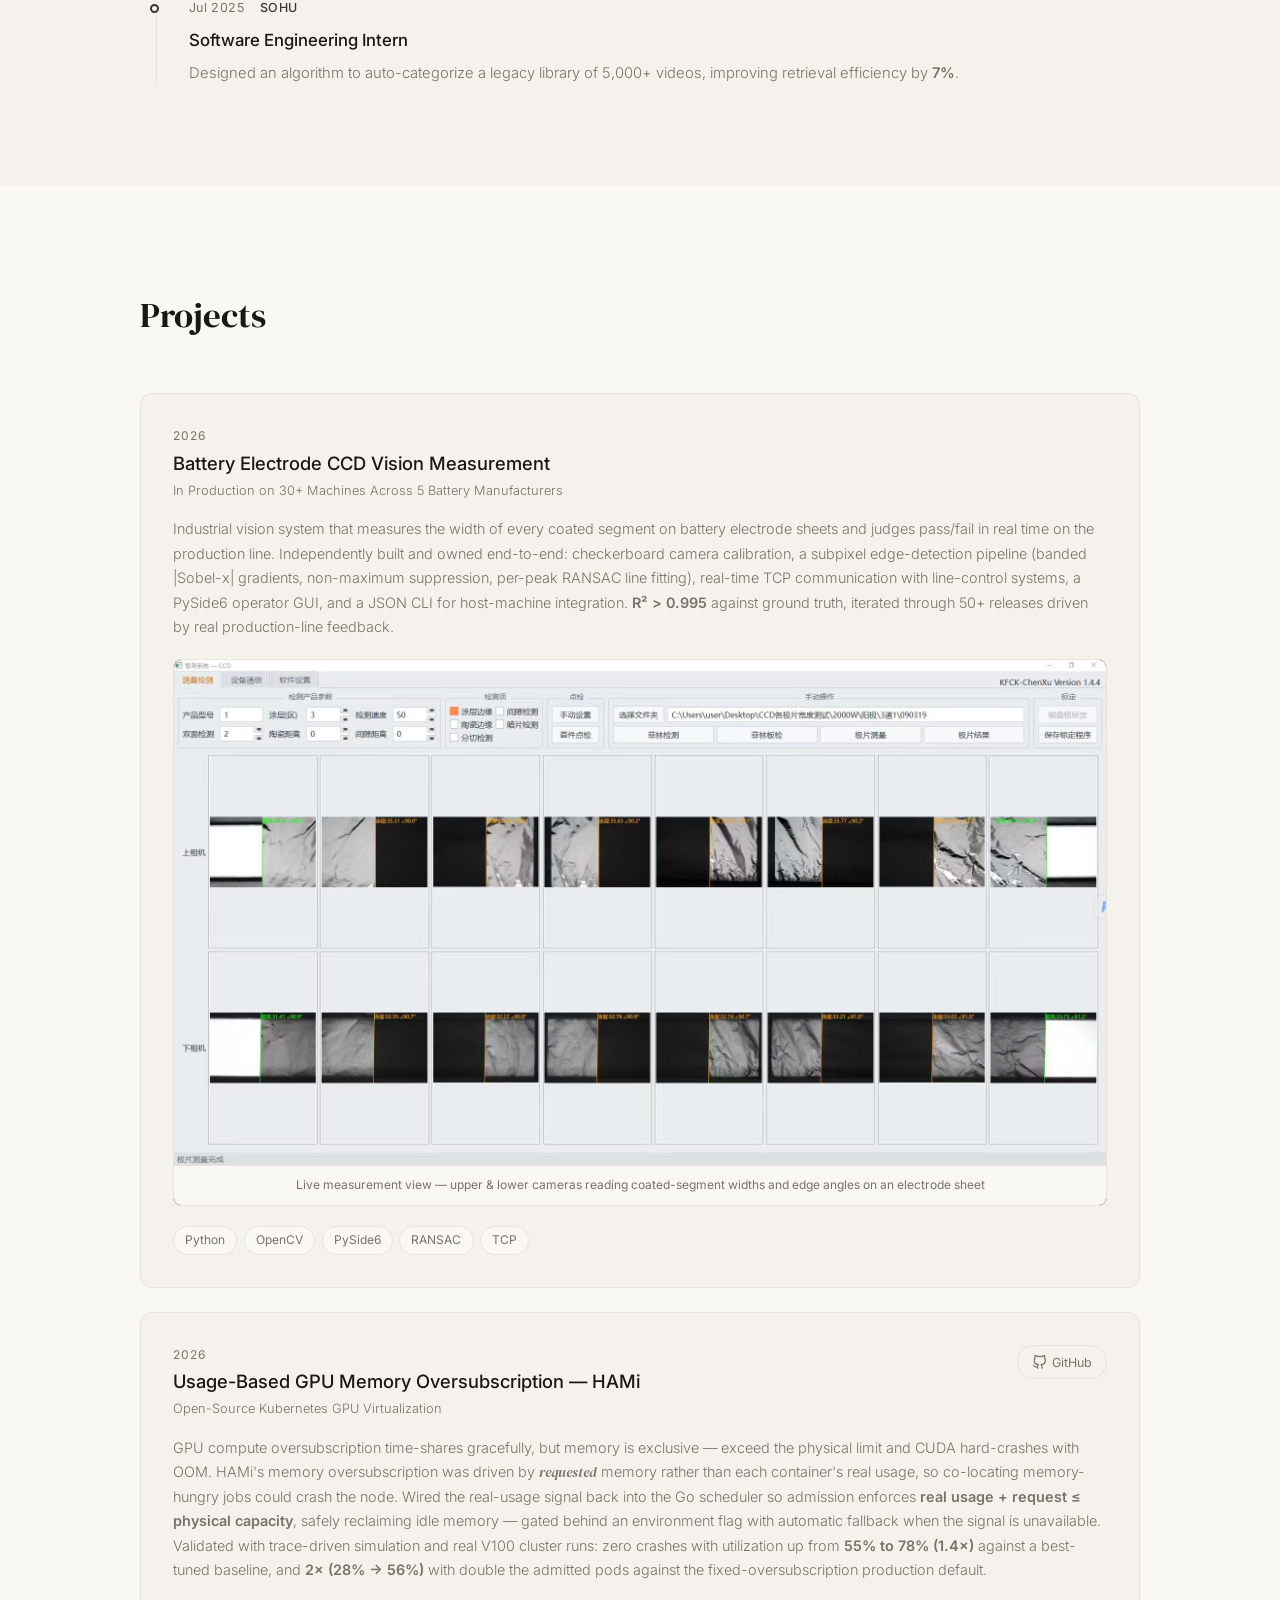
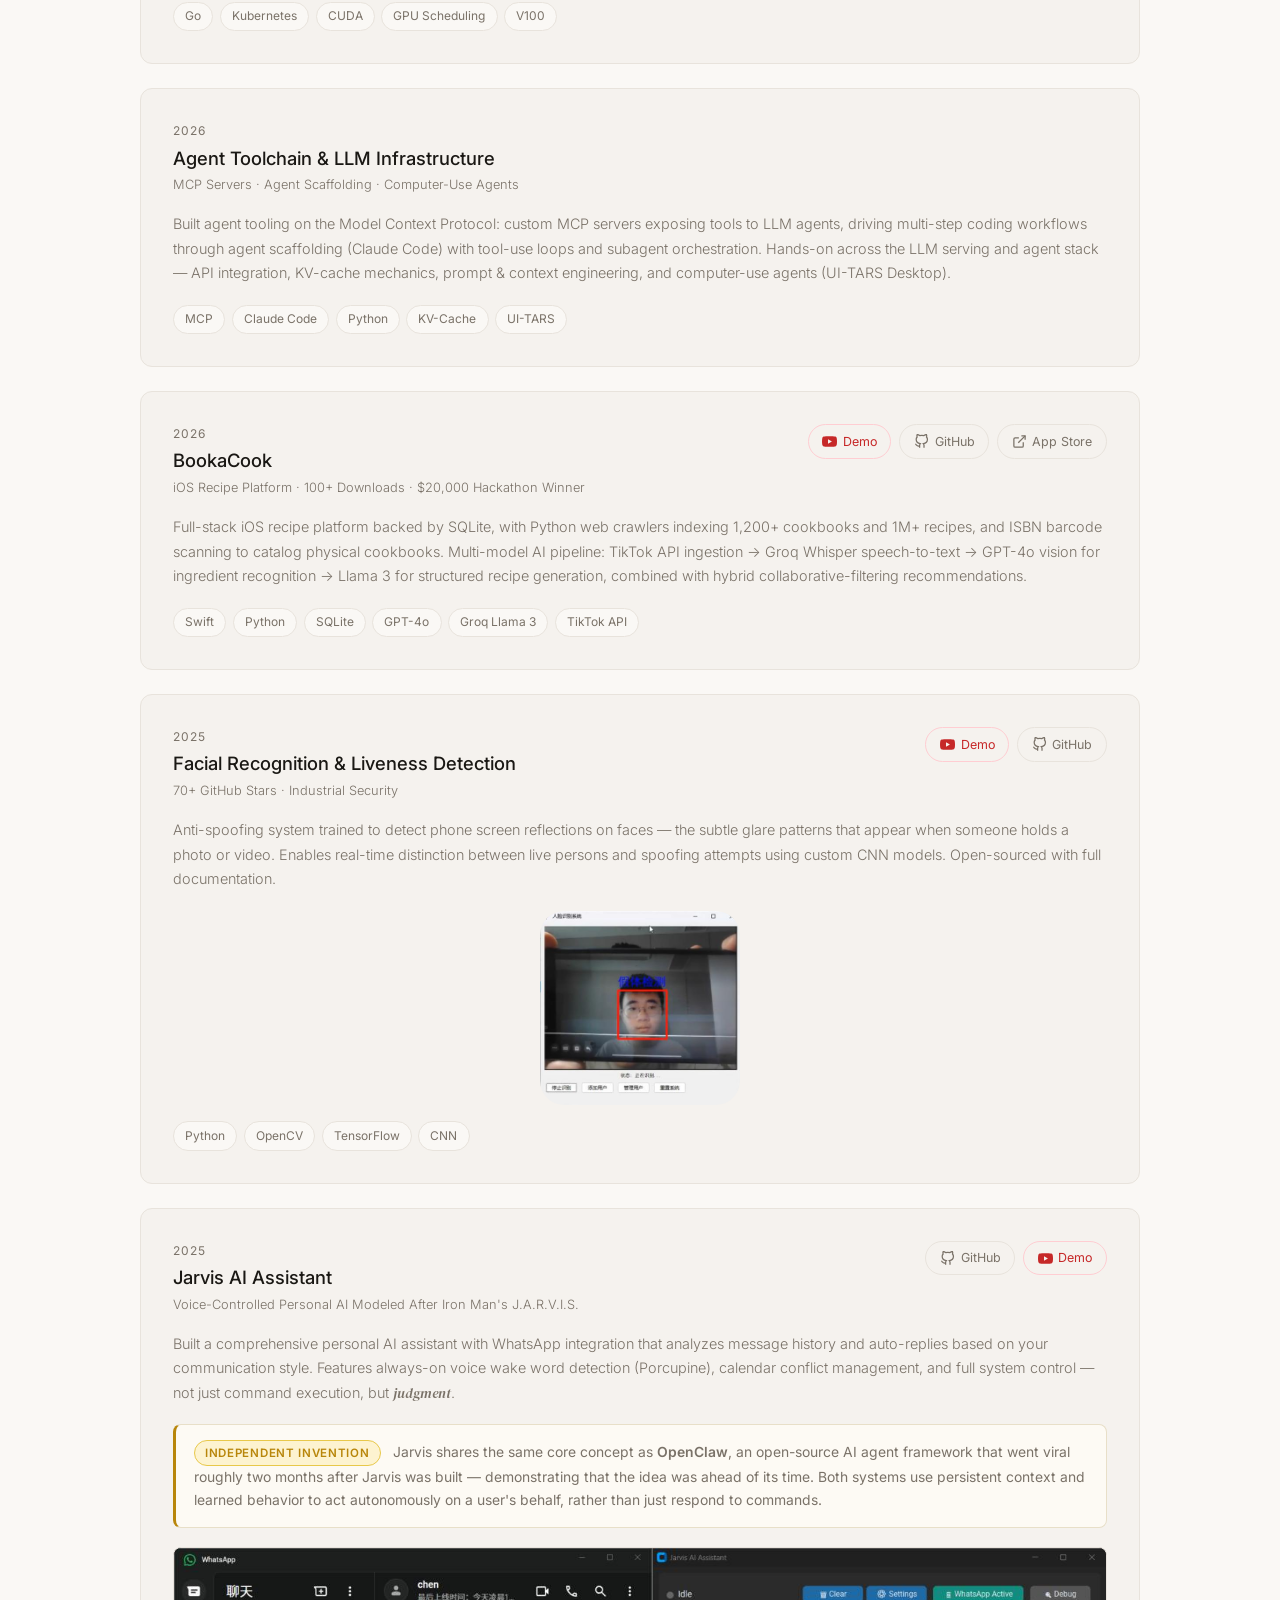
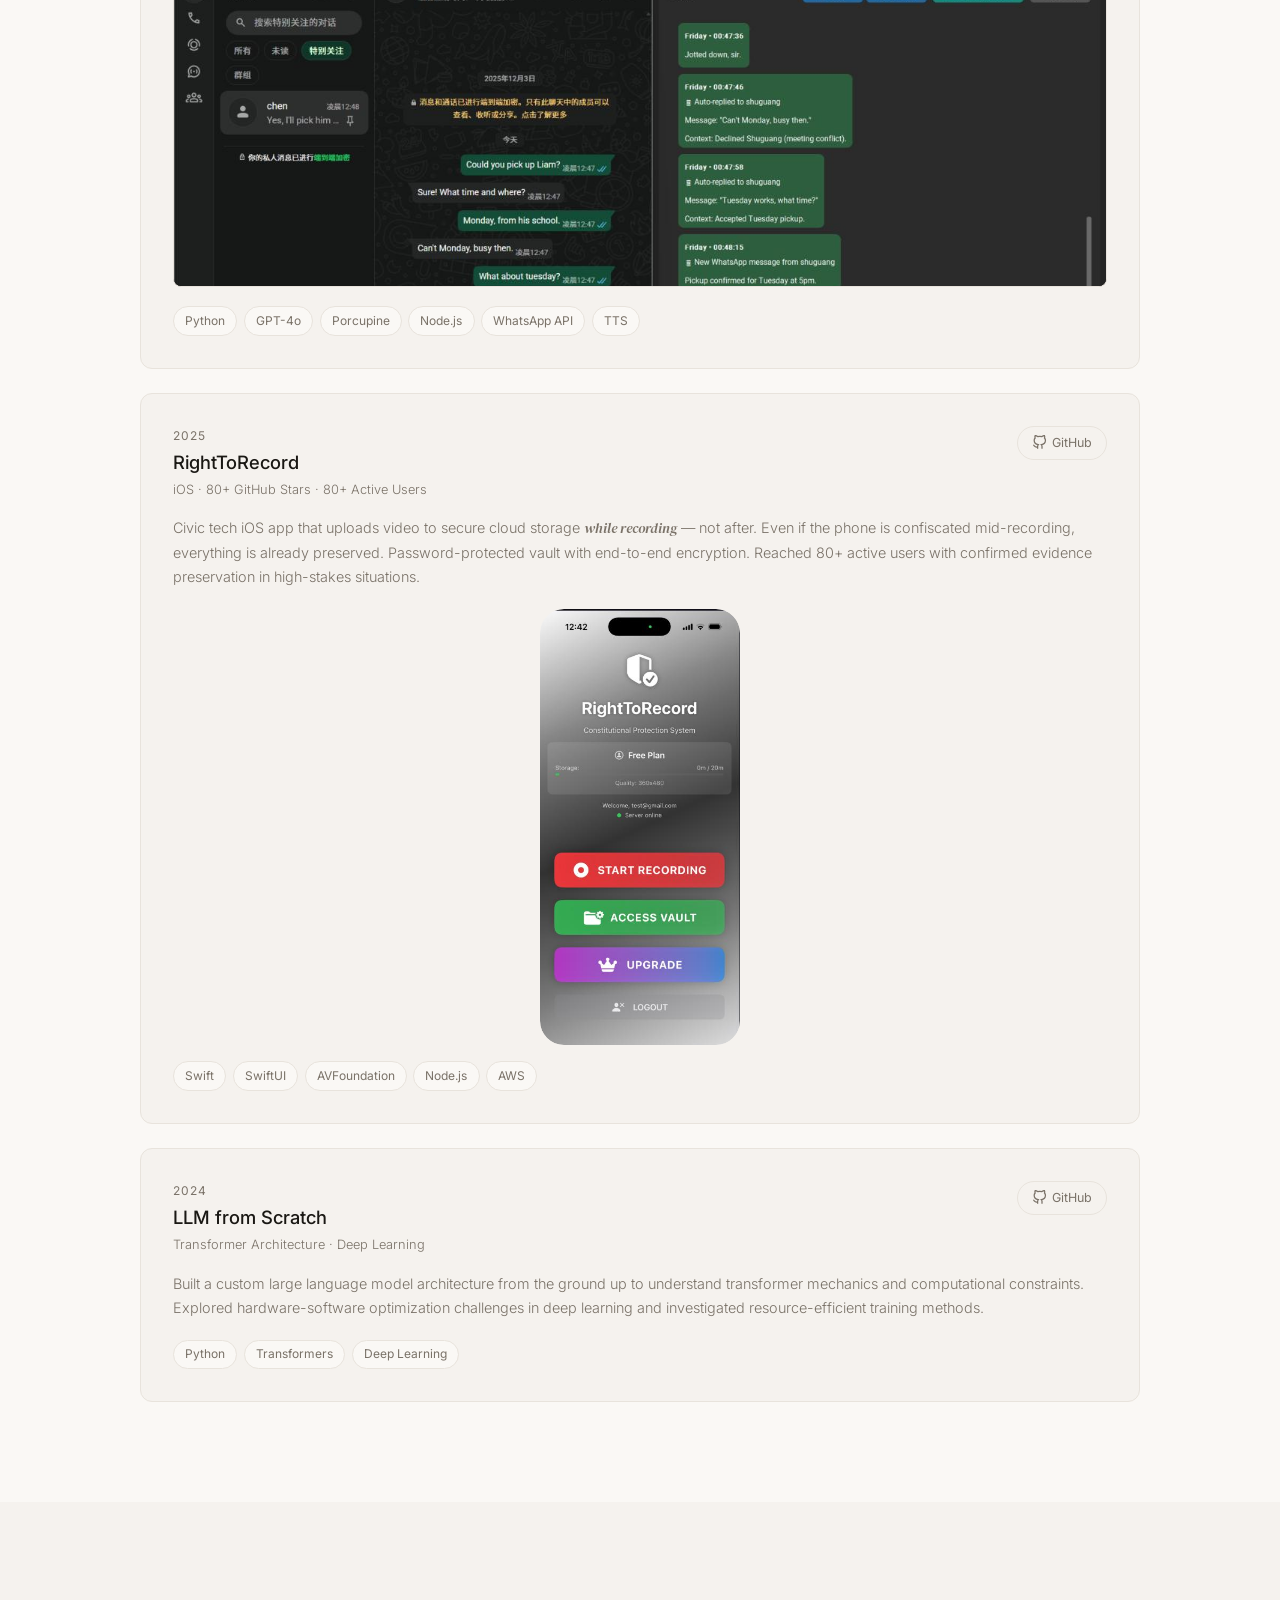
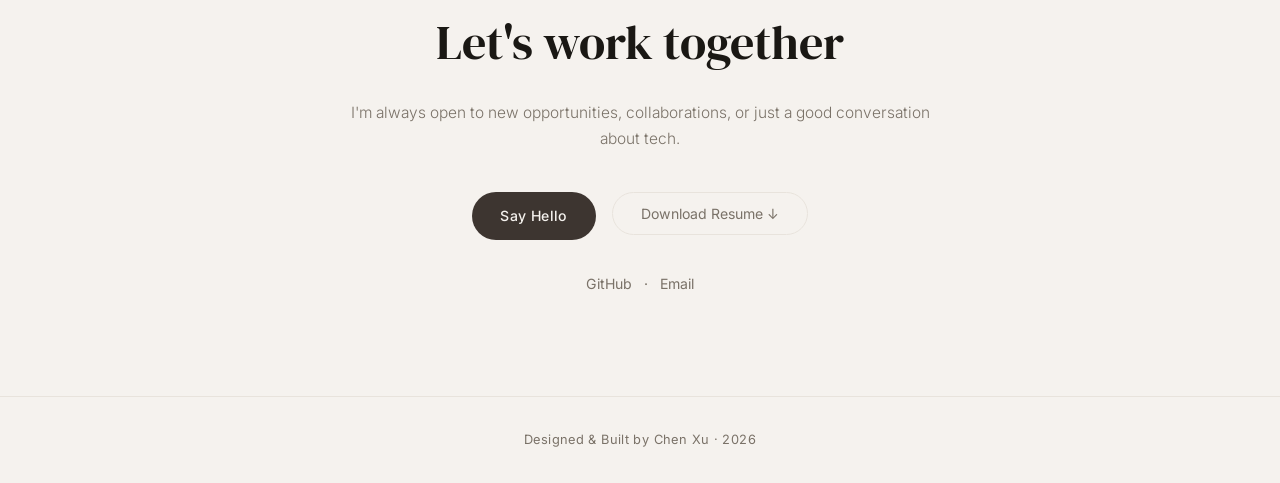
==== commit af8ba4a3: "Update portfolio to July 2026 resume; add EN/CN resume download dropdown - Awards: CCPC/ICPC Shandon" ====
--- a/index.html
+++ b/index.html
@@ -21,7 +21,13 @@
         <li><a href="#experience">Experience</a></li>
         <li><a href="#projects">Projects</a></li>
         <li><a href="#contact">Contact</a></li>
-        <li><a href="resume.pdf" download class="nav-resume">Resume ↓</a></li>
+        <li class="resume-dd resume-dd-right">
+          <button type="button" class="nav-resume resume-dd-toggle" aria-haspopup="true" aria-expanded="false">Resume ↓</button>
+          <div class="resume-menu">
+            <a href="resume-en.pdf" download="Chen-Xu-Resume.pdf">English <span>PDF</span></a>
+            <a href="resume-cn.pdf" download="许琛简历.pdf">中文 · Chinese <span>PDF</span></a>
+          </div>
+        </li>
       </ul>
     </div>
   </nav>
@@ -34,11 +40,17 @@
         <h1 class="hero-name">Chen Xu</h1>
         <p class="hero-tagline">I build things that <em>see</em>, think, and ship.</p>
         <p class="hero-sub">
-          CS @ New York University &middot; Computer Vision &middot; Machine Learning &middot; iOS
+          CS @ NYU Tandon &middot; Computer Vision &middot; GPU Infrastructure &middot; LLM Agents
         </p>
         <div class="hero-actions">
           <a href="#projects" class="btn-primary">View Projects</a>
-          <a href="resume.pdf" download class="btn-ghost">Download Resume ↓</a>
+          <div class="resume-dd">
+            <button type="button" class="btn-ghost resume-dd-toggle" aria-haspopup="true" aria-expanded="false">Download Resume ↓</button>
+            <div class="resume-menu">
+              <a href="resume-en.pdf" download="Chen-Xu-Resume.pdf">English <span>PDF</span></a>
+              <a href="resume-cn.pdf" download="许琛简历.pdf">中文 · Chinese <span>PDF</span></a>
+            </div>
+          </div>
         </div>
         <a href="mailto:chenxu1098@gmail.com" class="hero-email" id="heroEmail" aria-label="Email Chen Xu"></a>
       </div>
@@ -55,21 +67,25 @@
       <div class="about-grid">
         <div class="about-text reveal">
           <p>
-            I'm a Computer Science student at <strong>New York University</strong> (Class of 2030),
-            drawn to problems at the intersection of computer vision, machine learning, and real-world impact.
+            I'm a Computer Science student at <strong>NYU Tandon School of Engineering</strong> (Class of 2030),
+            working across computer vision, GPU infrastructure, and LLM agent tooling — with a foundation
+            in competitive programming: data structures, dynamic programming, tree &amp; graph algorithms,
+            probability, and combinatorics in C++.
           </p>
           <p>
-            I've trained models that detect coal rock with 97% accuracy, built iOS apps protecting
-            civil rights, won a <strong>$20,000 hackathon</strong>, and built a personal AI assistant
-            modeled after Iron Man's J.A.R.V.I.S. I speak English and Mandarin natively.
+            I've shipped a battery-electrode vision measurement system now running on <strong>30+ production
+            machines across 5 manufacturers</strong>, built usage-based GPU memory oversubscription for
+            <strong>HAMi</strong> (open-source Kubernetes GPU virtualization), and compete as a
+            <strong>Codeforces International Master</strong> — top 0.5% worldwide. I speak English and
+            Mandarin natively.
           </p>
         </div>
         <div class="skills-block reveal delay-1">
           <p class="skills-label">Technologies</p>
           <div class="skills-grid">
-            <span>Python</span><span>C++</span><span>Swift</span><span>OpenCV</span>
-            <span>Machine Learning</span><span>Deep Learning</span><span>Computer Vision</span>
-            <span>AWS</span><span>TensorFlow</span><span>iOS</span><span>Git</span>
+            <span>C++</span><span>Python</span><span>Go</span><span>Swift</span><span>SQL</span>
+            <span>PyTorch</span><span>OpenCV</span><span>Kubernetes</span><span>GPU Virtualization</span>
+            <span>CUDA</span><span>MCP</span><span>Linux</span><span>Git</span>
           </div>
         </div>
       </div>
@@ -84,17 +100,45 @@
         <div class="comp-item reveal">
           <span class="comp-medal gold">Gold</span>
           <div>
-            <p class="comp-name">ICPC Regional Contest
+            <p class="comp-name">CCPC &amp; ICPC Shandong Regional</p>
+            <p class="comp-detail">Collegiate Programming Contest &middot; 2026</p>
+          </div>
+        </div>
+        <div class="comp-item reveal delay-1">
+          <span class="comp-medal gold">Gold</span>
+          <div>
+            <p class="comp-name">ICPC Xi'an Regional
               <a href="https://youtu.be/y05GVbBbQ3w" target="_blank" rel="noreferrer" class="comp-vlog">▶ Vlog</a>
             </p>
             <p class="comp-detail">International Collegiate Programming Contest &middot; 2025</p>
           </div>
         </div>
+        <div class="comp-item reveal">
+          <span class="comp-medal silver">Silver</span>
+          <div>
+            <p class="comp-name">ICPC Asia East Continent Final</p>
+            <p class="comp-detail">International Collegiate Programming Contest &middot; 2024</p>
+          </div>
+        </div>
         <div class="comp-item reveal delay-1">
           <span class="comp-medal silver">Silver</span>
           <div>
-            <p class="comp-name">ICPC Asia East Continent Final</p>
-            <p class="comp-detail">International Collegiate Programming Contest &middot; 2024</p>
+            <p class="comp-name">ICPC Asia Regional, Chongqing</p>
+            <p class="comp-detail">International Collegiate Programming Contest &middot; 2025</p>
+          </div>
+        </div>
+        <div class="comp-item reveal">
+          <span class="comp-medal cf">IM</span>
+          <div>
+            <p class="comp-name">Codeforces International Master</p>
+            <p class="comp-detail">Top 0.5% Worldwide &middot; Competitive Programming</p>
+          </div>
+        </div>
+        <div class="comp-item reveal delay-1">
+          <span class="comp-medal plat">Plat</span>
+          <div>
+            <p class="comp-name">USACO Platinum Division</p>
+            <p class="comp-detail">USA Computing Olympiad</p>
           </div>
         </div>
         <div class="comp-item reveal">
@@ -102,20 +146,6 @@
           <div>
             <p class="comp-name">Hackathon Shipyard 2026 Winner</p>
             <p class="comp-detail">BookaCook &middot; $20,000 Prize</p>
-          </div>
-        </div>
-        <div class="comp-item reveal delay-1">
-          <span class="comp-medal cf">IM</span>
-          <div>
-            <p class="comp-name">Codeforces International Master</p>
-            <p class="comp-detail">Competitive Programming</p>
-          </div>
-        </div>
-        <div class="comp-item reveal delay-2">
-          <span class="comp-medal plat">Plat</span>
-          <div>
-            <p class="comp-name">USACO Platinum Division</p>
-            <p class="comp-detail">USA Computing Olympiad &middot; 2025</p>
           </div>
         </div>
       </div>
@@ -130,6 +160,22 @@
 
         <div class="timeline-item reveal">
           <div class="timeline-meta">
+            <span class="timeline-date">Feb – Apr 2026</span>
+            <span class="timeline-company">Golden Stone Technology</span>
+          </div>
+          <div class="timeline-content">
+            <h3>Computer Vision Engineer</h3>
+            <p>Independently developed a CCD vision measurement system for battery electrode sheets — measuring segment widths and judging pass/fail in real time — now in production on <strong>30+ machines across 5 battery manufacturers</strong>, iterated through 50+ releases driven by real production-line feedback.</p>
+            <ul class="timeline-bullets">
+              <li>Owned the entire product: checkerboard camera calibration, measurement &amp; qualification logic, real-time TCP communication with line-control systems, a PySide6 GUI, and a JSON CLI for host-machine integration.</li>
+              <li>Built the edge-detection pipeline from scratch: banded |Sobel-x| gradients, non-maximum-suppression peak extraction, and per-peak RANSAC line fitting (parameterized as x&nbsp;=&nbsp;m·y&nbsp;+&nbsp;b for stability on near-vertical edges), with brightness-step and angle filters rejecting false edges from foil wrinkles and scratches.</li>
+              <li>Designed a binary search over three coupled criteria — peak threshold, RANSAC confidence, angle tolerance — finding the minimal relaxation that recovers the expected edge count with the fewest false edges; <strong>R² &gt; 0.995</strong> against ground-truth calibration.</li>
+            </ul>
+          </div>
+        </div>
+
+        <div class="timeline-item reveal">
+          <div class="timeline-meta">
             <span class="timeline-date">Jun – Sep 2025</span>
             <span class="timeline-company">Golden Stone Technology</span>
           </div>
@@ -170,6 +216,61 @@
     <div class="section-inner">
       <h2 class="section-title reveal">Projects</h2>
       <div class="projects-list">
+
+        <!-- CCD ELECTRODE MEASUREMENT -->
+        <div class="project-full reveal">
+          <div class="project-full-header">
+            <div class="project-full-title">
+              <span class="project-year">2026</span>
+              <h3>Battery Electrode CCD Vision Measurement</h3>
+              <p class="project-subtitle">In Production on 30+ Machines Across 5 Battery Manufacturers</p>
+            </div>
+          </div>
+          <p class="project-desc">Industrial vision system that measures the width of every coated segment on battery electrode sheets and judges pass/fail in real time on the production line. Independently built and owned end-to-end: checkerboard camera calibration, a subpixel edge-detection pipeline (banded |Sobel-x| gradients, non-maximum suppression, per-peak RANSAC line fitting), real-time TCP communication with line-control systems, a PySide6 operator GUI, and a JSON CLI for host-machine integration. <strong>R&sup2; &gt; 0.995</strong> against ground truth, iterated through 50+ releases driven by real production-line feedback.</p>
+          <div class="project-demo-img reveal">
+            <img src="img/demo_ccd.jpeg" alt="CCD electrode measurement system — upper and lower camera views with live width and angle readouts" loading="lazy" />
+            <p class="img-caption">Live measurement view — upper &amp; lower cameras reading coated-segment widths and edge angles on an electrode sheet</p>
+          </div>
+          <div class="project-tags">
+            <span>Python</span><span>OpenCV</span><span>PySide6</span><span>RANSAC</span><span>TCP</span>
+          </div>
+        </div>
+
+        <!-- HAMI GPU MEMORY OVERSUBSCRIPTION -->
+        <div class="project-full reveal">
+          <div class="project-full-header">
+            <div class="project-full-title">
+              <span class="project-year">2026</span>
+              <h3>Usage-Based GPU Memory Oversubscription — HAMi</h3>
+              <p class="project-subtitle">Open-Source Kubernetes GPU Virtualization</p>
+            </div>
+            <div class="project-full-links">
+              <a href="https://github.com/Project-HAMi/HAMi" target="_blank" rel="noreferrer" class="link-pill">
+                <svg width="15" height="15" viewBox="0 0 24 24" fill="none" stroke="currentColor" stroke-width="2"><path d="M9 19c-5 1.5-5-2.5-7-3m14 6v-3.87a3.37 3.37 0 0 0-.94-2.61c3.14-.35 6.44-1.54 6.44-7A5.44 5.44 0 0 0 20 4.77 5.07 5.07 0 0 0 19.91 1S18.73.65 16 2.48a13.38 13.38 0 0 0-7 0C6.27.65 5.09 1 5.09 1A5.07 5.07 0 0 0 5 4.77a5.44 5.44 0 0 0-1.5 3.78c0 5.42 3.3 6.61 6.44 7A3.37 3.37 0 0 0 9 18.13V22"/></svg>
+                GitHub
+              </a>
+            </div>
+          </div>
+          <p class="project-desc">GPU compute oversubscription time-shares gracefully, but memory is exclusive — exceed the physical limit and CUDA hard-crashes with OOM. HAMi's memory oversubscription was driven by <em>requested</em> memory rather than each container's real usage, so co-locating memory-hungry jobs could crash the node. Wired the real-usage signal back into the Go scheduler so admission enforces <strong>real usage + request &le; physical capacity</strong>, safely reclaiming idle memory — gated behind an environment flag with automatic fallback when the signal is unavailable. Validated with trace-driven simulation and real V100 cluster runs: zero crashes with utilization up from <strong>55% to 78% (1.4&times;)</strong> against a best-tuned baseline, and <strong>2&times; (28% &rarr; 56%)</strong> with double the admitted pods against the fixed-oversubscription production default.</p>
+          <div class="project-tags">
+            <span>Go</span><span>Kubernetes</span><span>CUDA</span><span>GPU Scheduling</span><span>V100</span>
+          </div>
+        </div>
+
+        <!-- AGENT TOOLCHAIN -->
+        <div class="project-full reveal">
+          <div class="project-full-header">
+            <div class="project-full-title">
+              <span class="project-year">2026</span>
+              <h3>Agent Toolchain &amp; LLM Infrastructure</h3>
+              <p class="project-subtitle">MCP Servers &middot; Agent Scaffolding &middot; Computer-Use Agents</p>
+            </div>
+          </div>
+          <p class="project-desc">Built agent tooling on the Model Context Protocol: custom MCP servers exposing tools to LLM agents, driving multi-step coding workflows through agent scaffolding (Claude Code) with tool-use loops and subagent orchestration. Hands-on across the LLM serving and agent stack — API integration, KV-cache mechanics, prompt &amp; context engineering, and computer-use agents (UI-TARS Desktop).</p>
+          <div class="project-tags">
+            <span>MCP</span><span>Claude Code</span><span>Python</span><span>KV-Cache</span><span>UI-TARS</span>
+          </div>
+        </div>
 
         <!-- BOOKACOCK -->
         <div class="project-full reveal">
@@ -317,7 +418,13 @@
       <p class="contact-sub">I'm always open to new opportunities, collaborations, or just a good conversation about tech.</p>
       <div class="contact-actions">
         <a href="mailto:chenxu1098@gmail.com" class="btn-primary">Say Hello</a>
-        <a href="resume.pdf" download class="btn-ghost">Download Resume ↓</a>
+        <div class="resume-dd">
+          <button type="button" class="btn-ghost resume-dd-toggle" aria-haspopup="true" aria-expanded="false">Download Resume ↓</button>
+          <div class="resume-menu">
+            <a href="resume-en.pdf" download="Chen-Xu-Resume.pdf">English <span>PDF</span></a>
+            <a href="resume-cn.pdf" download="许琛简历.pdf">中文 · Chinese <span>PDF</span></a>
+          </div>
+        </div>
       </div>
       <div class="social-links">
         <a href="https://github.com/Chen1098" target="_blank" rel="noreferrer">GitHub</a>
--- a/style.css
+++ b/style.css
@@ -99,6 +99,64 @@
 }
 .nav-resume:hover { background: var(--accent); color: var(--bg) !important; border-color: var(--accent); }
 
+/* ─── RESUME DROPDOWN ──────────────────────────────────────────── */
+.resume-dd {
+  position: relative;
+  display: inline-block;
+}
+.resume-dd-toggle {
+  font-family: inherit;
+  background: transparent;
+  cursor: pointer;
+}
+button.btn-ghost { background: transparent; }
+.resume-menu {
+  position: absolute;
+  top: calc(100% + .5rem);
+  left: 50%;
+  transform: translateX(-50%);
+  min-width: 185px;
+  background: var(--bg-card);
+  border: 1px solid var(--border);
+  border-radius: var(--radius);
+  box-shadow: 0 8px 28px rgba(0,0,0,.1);
+  padding: .4rem;
+  z-index: 200;
+  opacity: 0;
+  visibility: hidden;
+  translate: 0 -6px;
+  transition: opacity .2s ease, translate .2s ease, visibility .2s;
+}
+.resume-dd.open .resume-menu {
+  opacity: 1;
+  visibility: visible;
+  translate: 0 0;
+}
+.resume-dd-right .resume-menu {
+  left: auto;
+  right: 0;
+  transform: none;
+}
+.resume-menu a {
+  display: flex;
+  align-items: center;
+  justify-content: space-between;
+  gap: 1.5rem;
+  padding: .55rem .85rem;
+  border-radius: 8px;
+  font-size: .86rem;
+  color: var(--text);
+  white-space: nowrap;
+  transition: background var(--transition);
+}
+.resume-menu a:hover { background: var(--bg); }
+.resume-menu a span {
+  font-size: .7rem;
+  color: var(--muted);
+  letter-spacing: .06em;
+  text-transform: uppercase;
+}
+
 /* ─── SECTIONS ─────────────────────────────────────────────────── */
 section { padding: 100px 5vw; }
 .section-inner {
@@ -347,6 +405,21 @@
   font-weight: 300;
   line-height: 1.65;
 }
+
+.timeline-bullets {
+  margin-top: .6rem;
+  padding-left: 1.1rem;
+  display: flex;
+  flex-direction: column;
+  gap: .45rem;
+}
+.timeline-bullets li {
+  font-size: .88rem;
+  color: var(--muted);
+  font-weight: 300;
+  line-height: 1.6;
+}
+.timeline-bullets li::marker { color: var(--accent); }
 
 /* ─── PROJECTS ─────────────────────────────────────────────────── */
 #projects { background: var(--bg-card); }
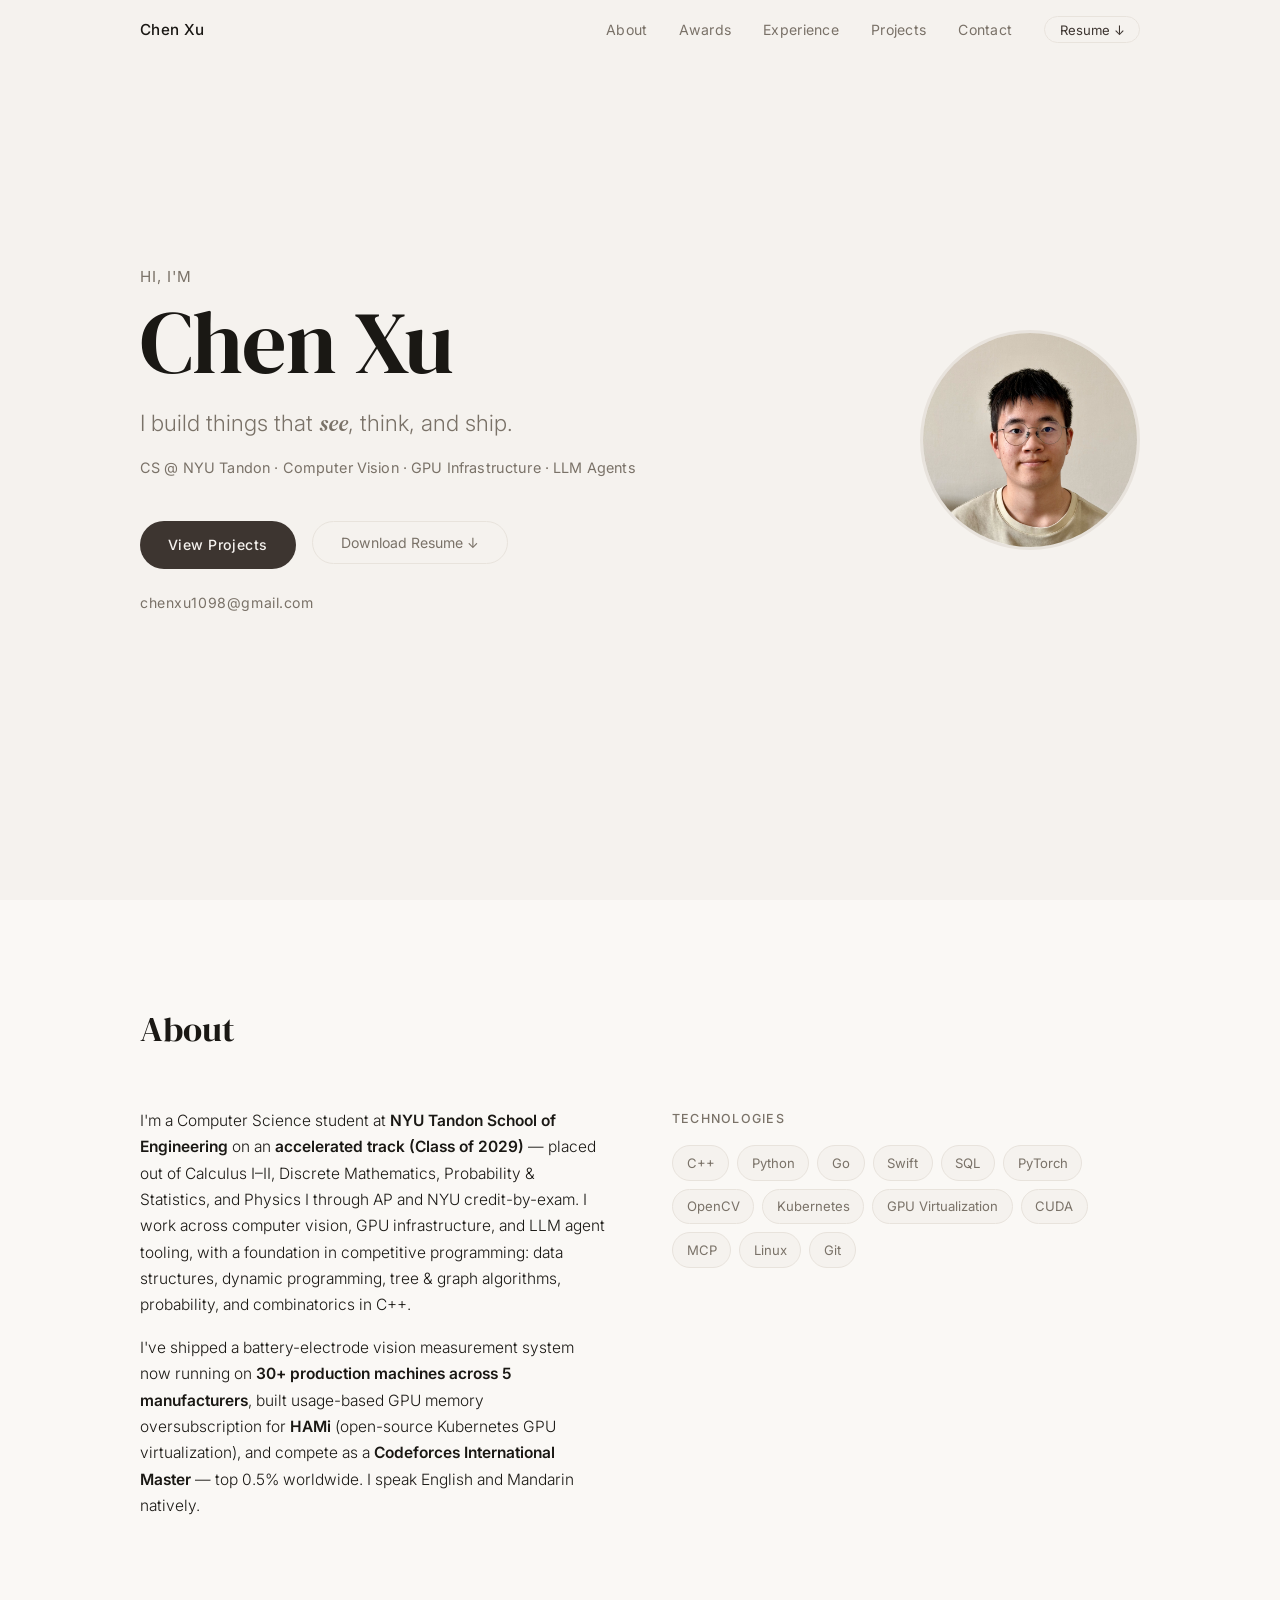
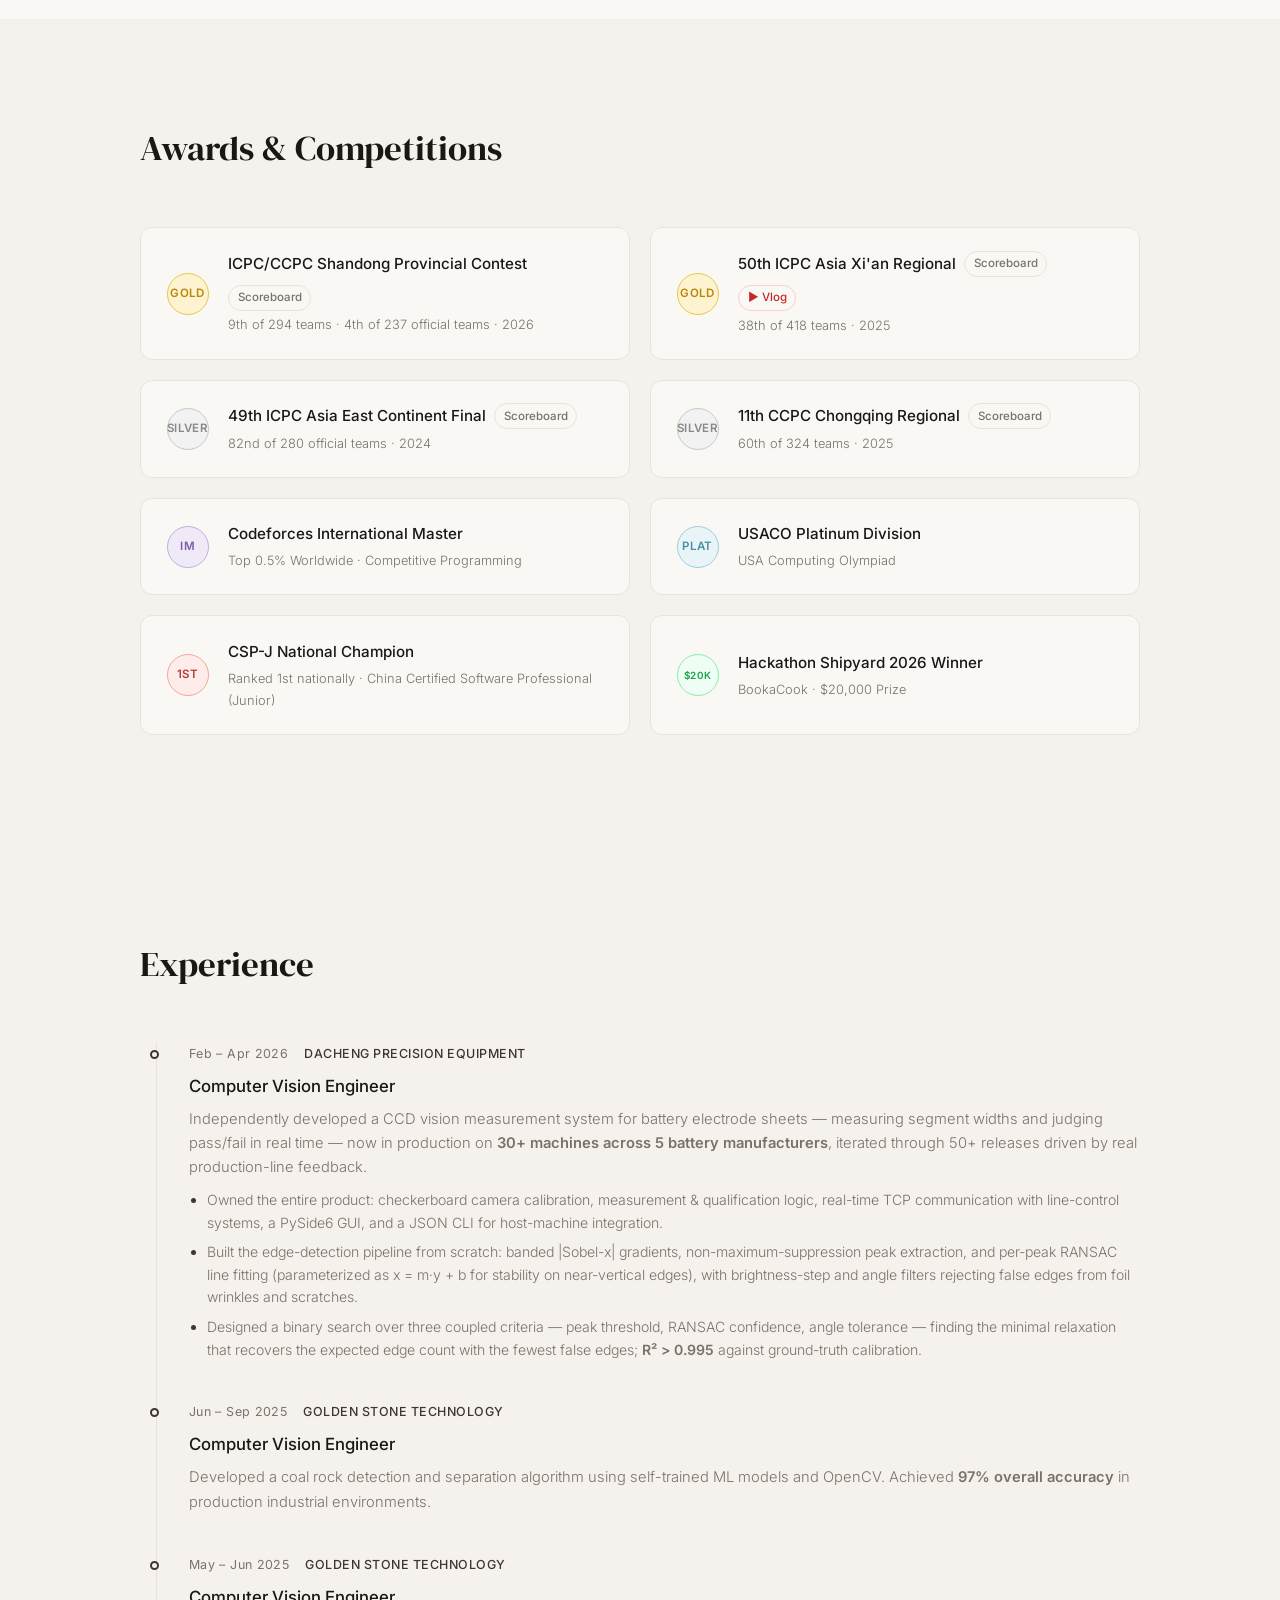
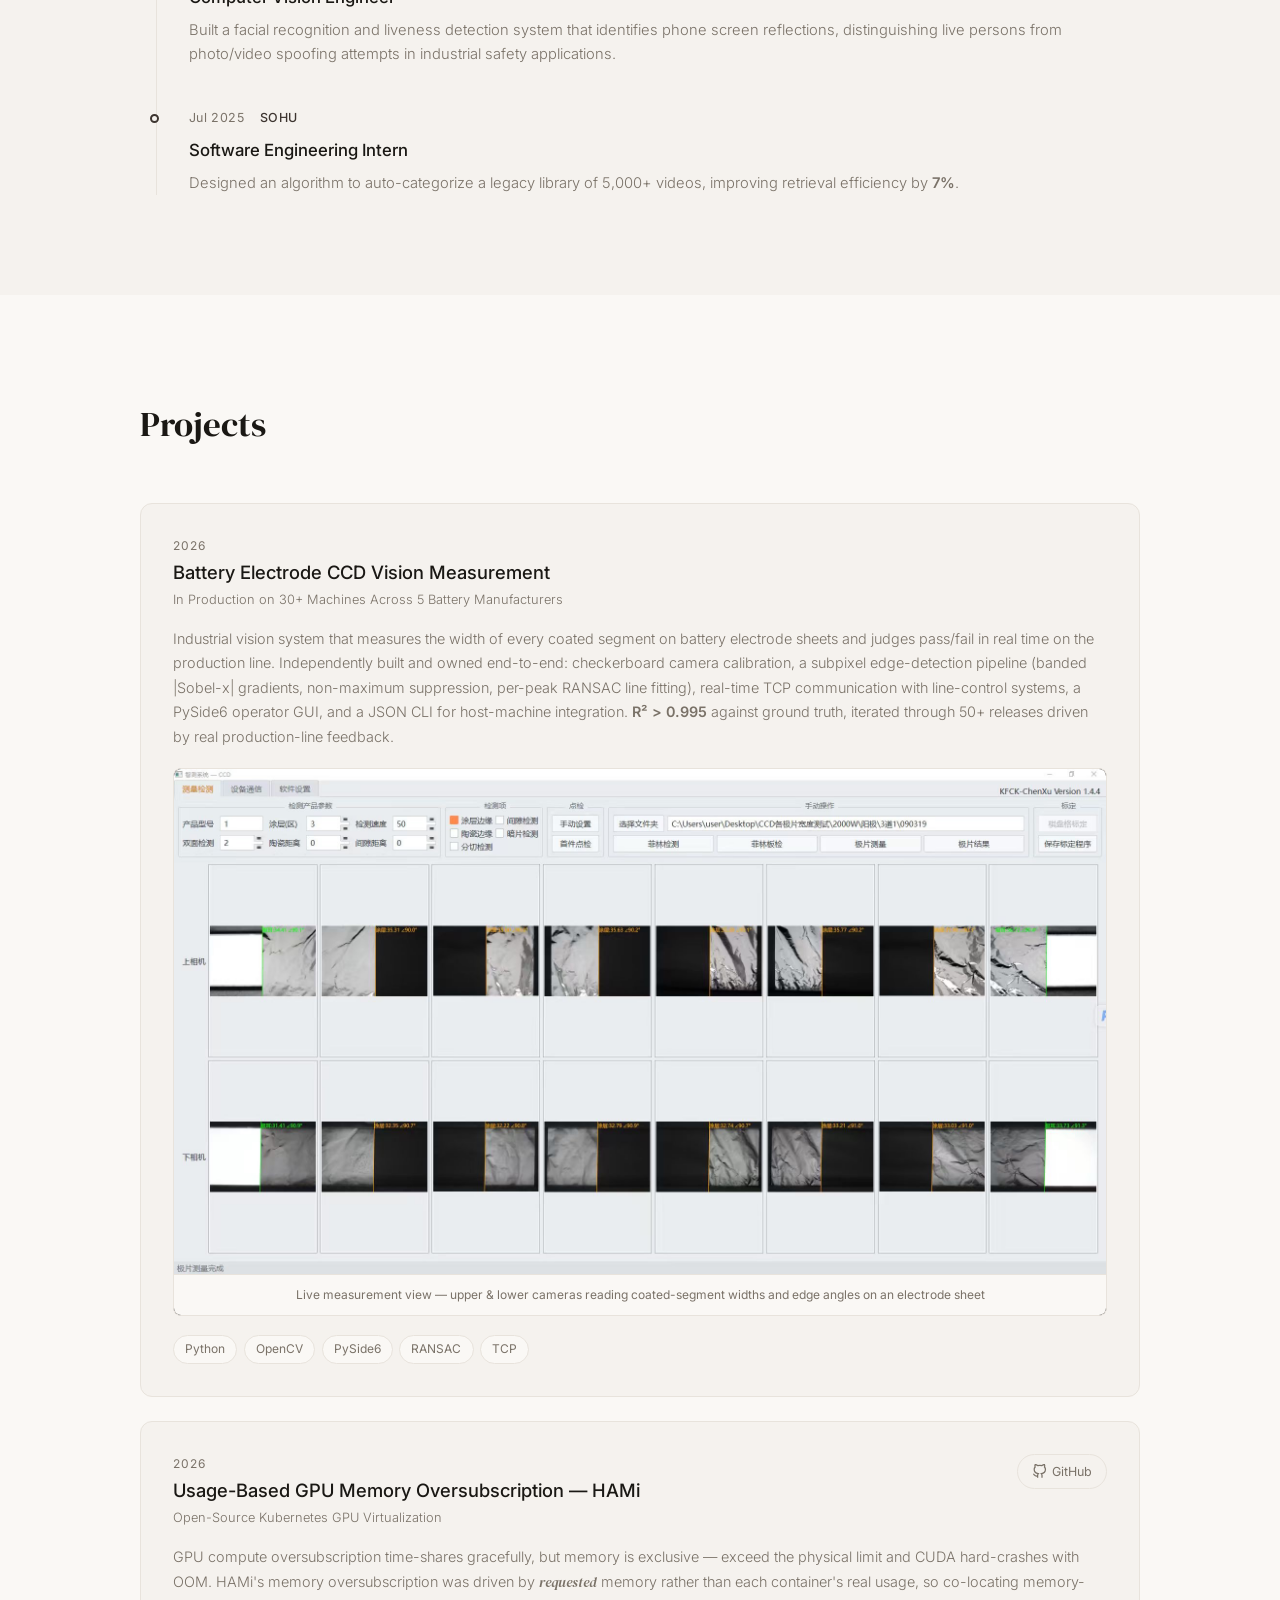
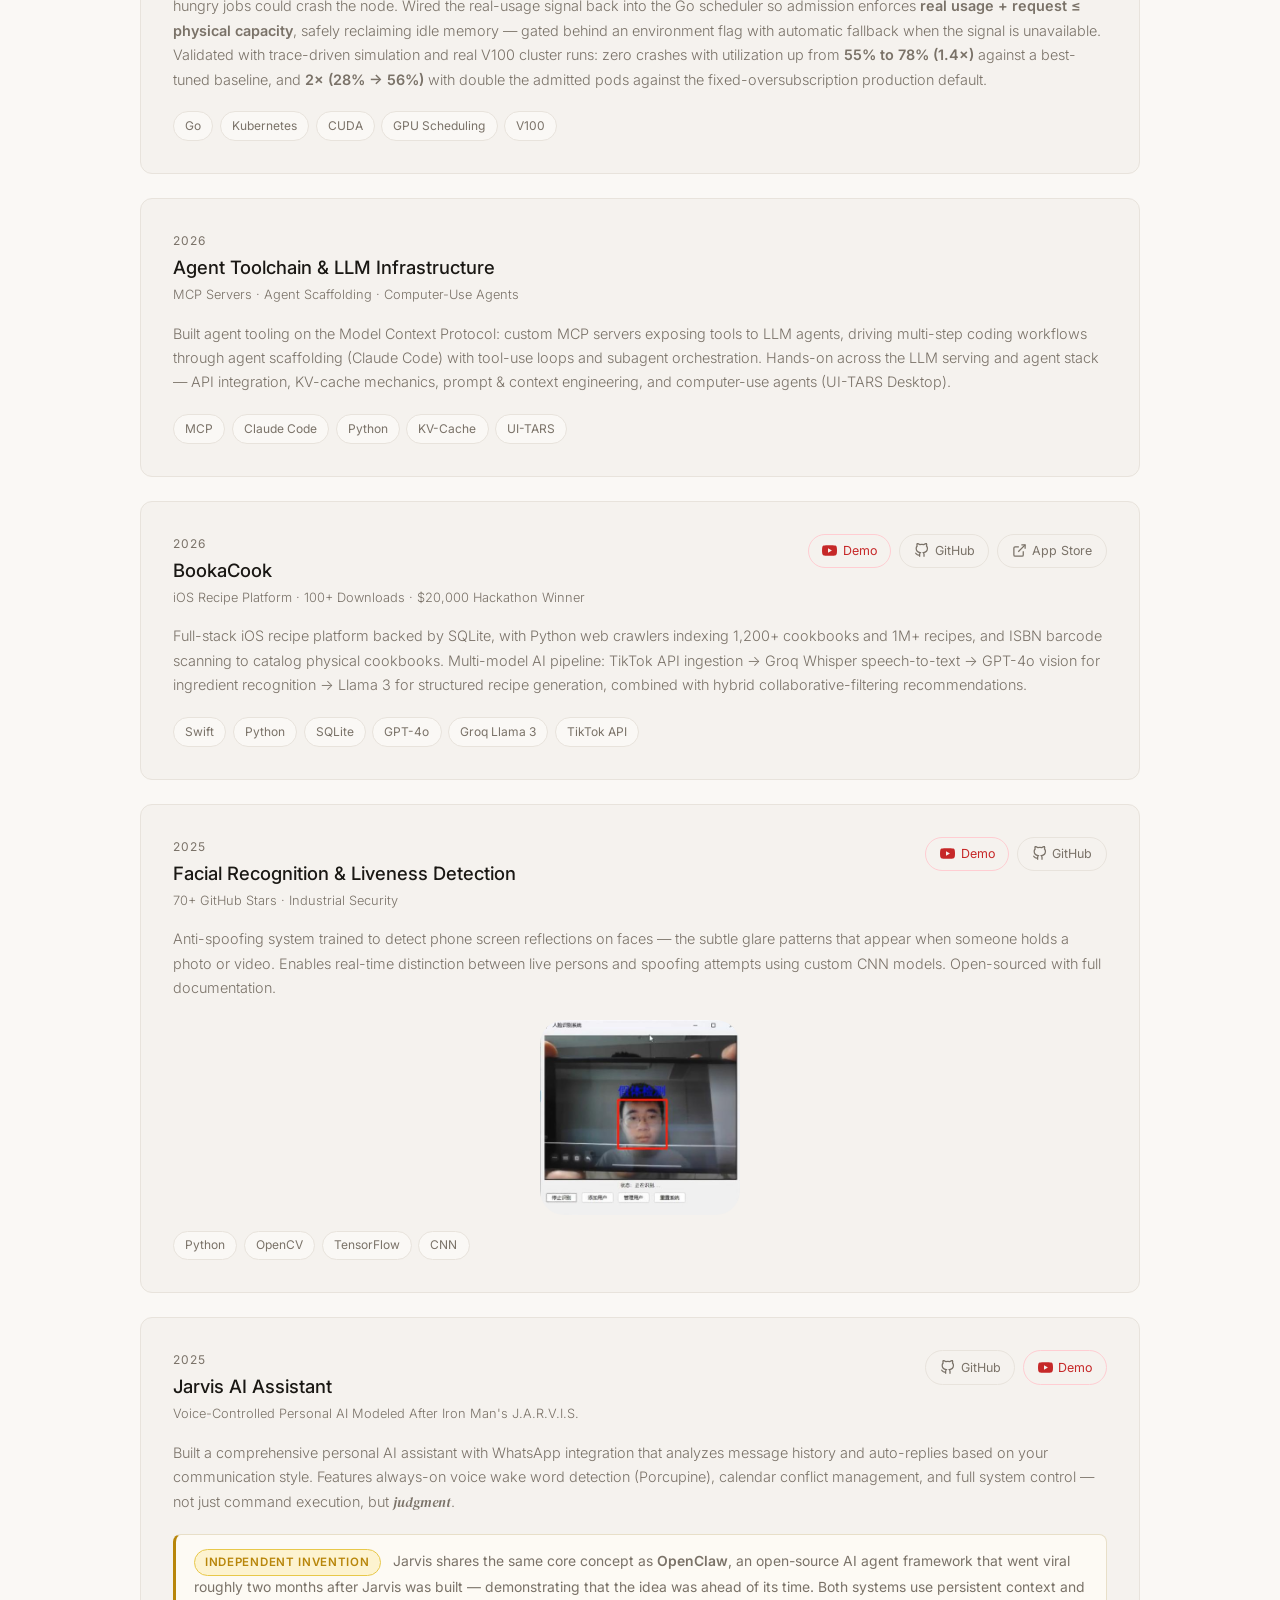
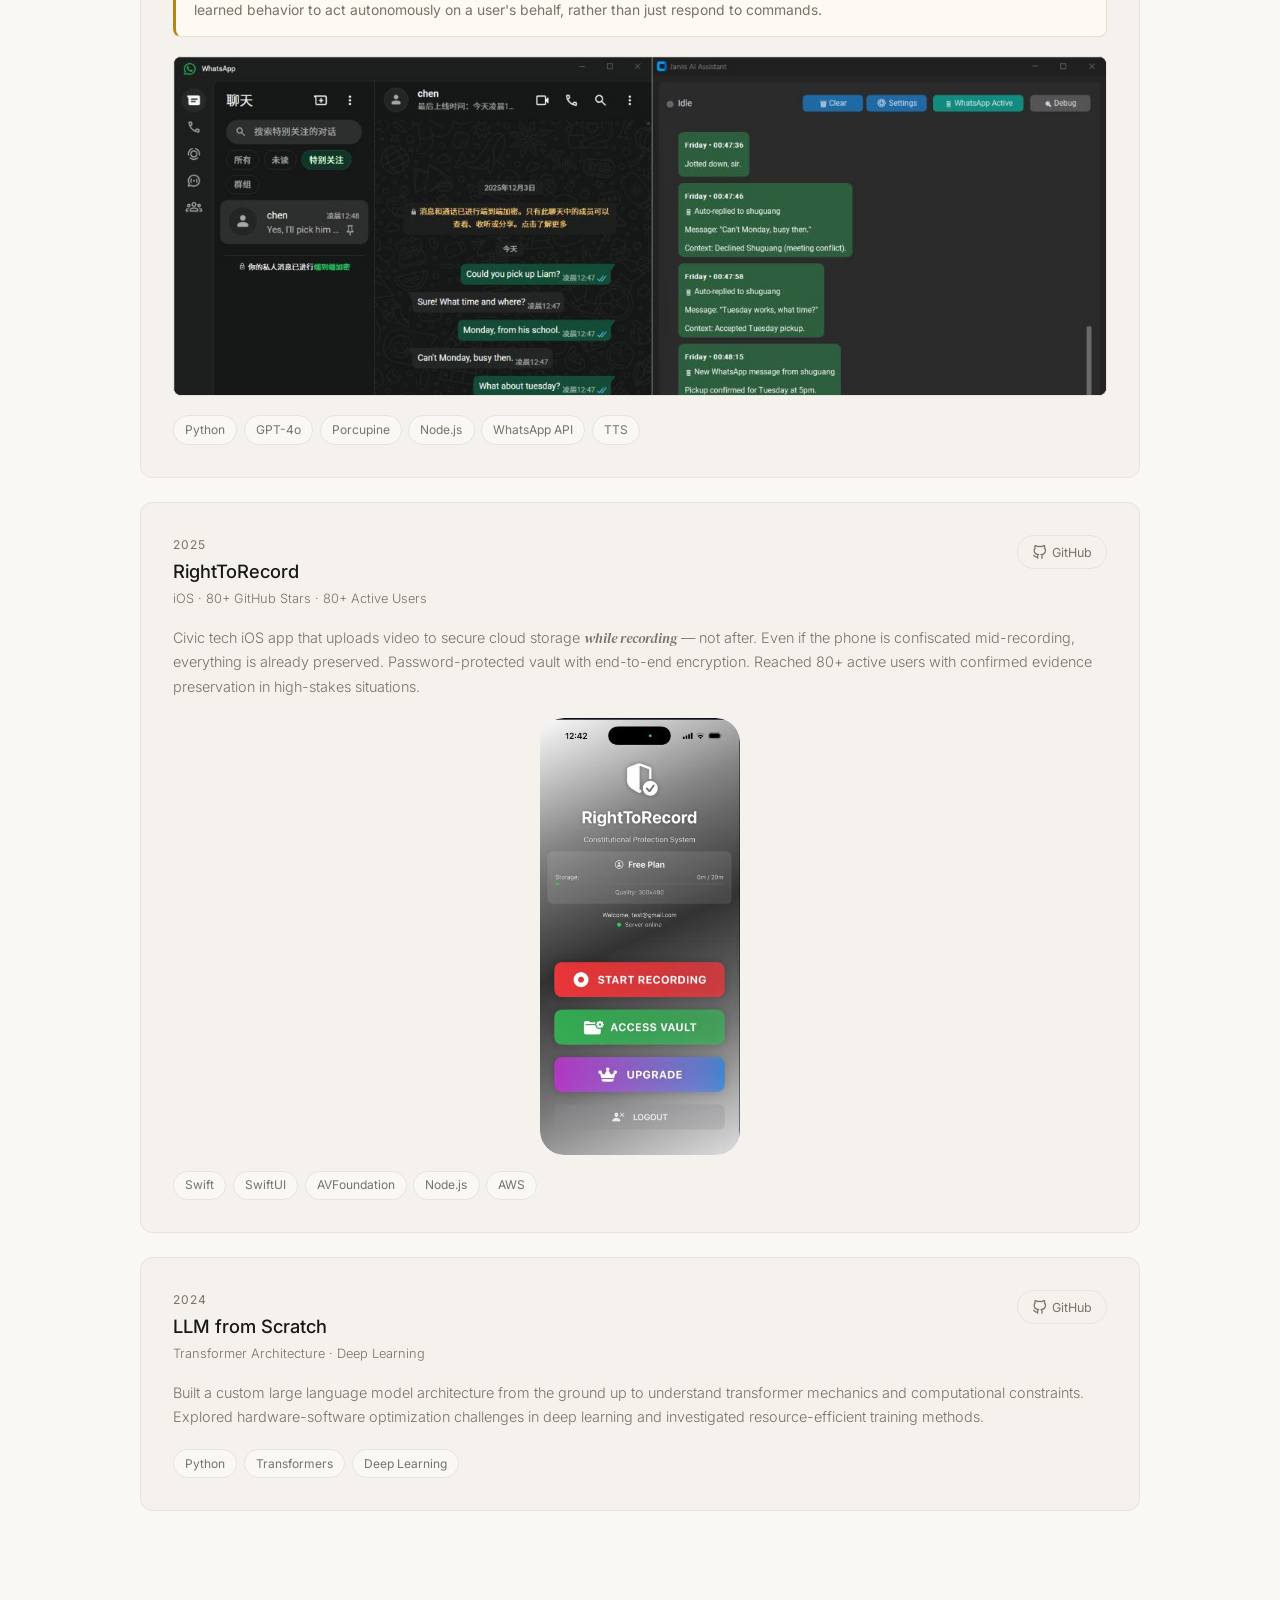
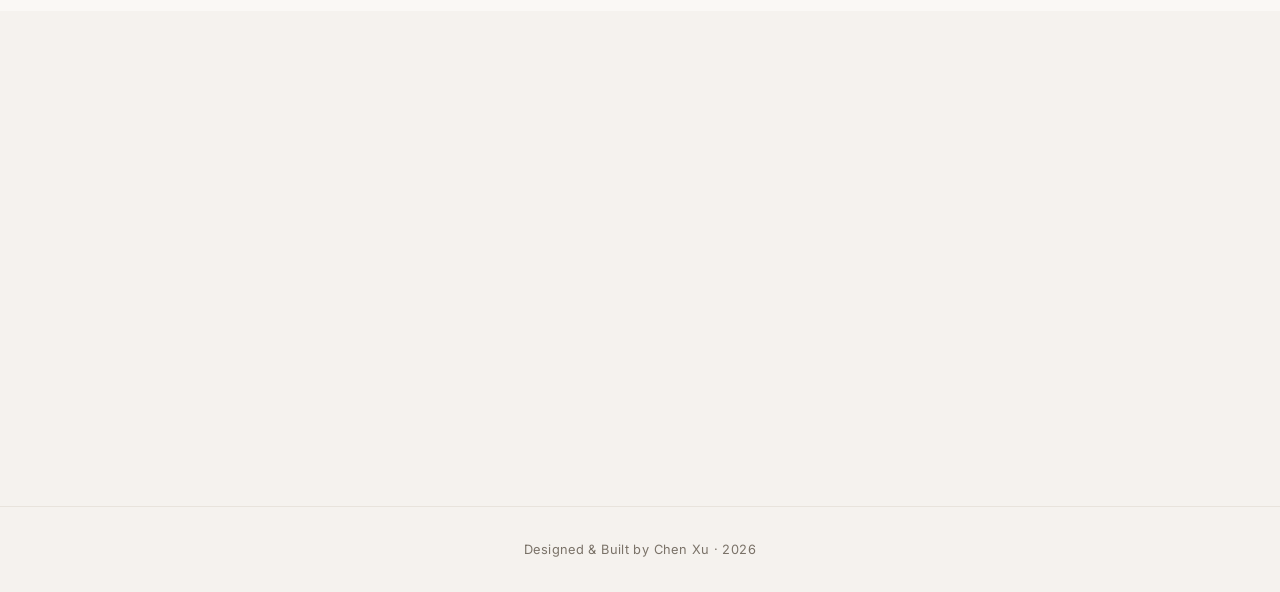
==== commit 40c4c781: "Update portfolio to August 2026 resume - Replace resume-en.pdf with the latest version - Education: " ====
--- a/index.html
+++ b/index.html
@@ -67,8 +67,10 @@
       <div class="about-grid">
         <div class="about-text reveal">
           <p>
-            I'm a Computer Science student at <strong>NYU Tandon School of Engineering</strong> (Class of 2030),
-            working across computer vision, GPU infrastructure, and LLM agent tooling — with a foundation
+            I'm a Computer Science student at <strong>NYU Tandon School of Engineering</strong> on an
+            <strong>accelerated track (Class of 2029)</strong> — placed out of Calculus I–II, Discrete
+            Mathematics, Probability &amp; Statistics, and Physics I through AP and NYU credit-by-exam.
+            I work across computer vision, GPU infrastructure, and LLM agent tooling, with a foundation
             in competitive programming: data structures, dynamic programming, tree &amp; graph algorithms,
             probability, and combinatorics in C++.
           </p>
@@ -100,31 +102,38 @@
         <div class="comp-item reveal">
           <span class="comp-medal gold">Gold</span>
           <div>
-            <p class="comp-name">CCPC &amp; ICPC Shandong Regional</p>
-            <p class="comp-detail">Collegiate Programming Contest &middot; 2026</p>
+            <p class="comp-name">ICPC/CCPC Shandong Provincial Contest
+              <a href="https://board.xcpcio.com/provincial-contest/2026/shandong" target="_blank" rel="noreferrer" class="comp-board">Scoreboard</a>
+            </p>
+            <p class="comp-detail">9th of 294 teams &middot; 4th of 237 official teams &middot; 2026</p>
           </div>
         </div>
         <div class="comp-item reveal delay-1">
           <span class="comp-medal gold">Gold</span>
           <div>
-            <p class="comp-name">ICPC Xi'an Regional
+            <p class="comp-name">50th ICPC Asia Xi'an Regional
+              <a href="https://board.xcpcio.com/icpc/50th/xian" target="_blank" rel="noreferrer" class="comp-board">Scoreboard</a>
               <a href="https://youtu.be/y05GVbBbQ3w" target="_blank" rel="noreferrer" class="comp-vlog">▶ Vlog</a>
             </p>
-            <p class="comp-detail">International Collegiate Programming Contest &middot; 2025</p>
+            <p class="comp-detail">38th of 418 teams &middot; 2025</p>
           </div>
         </div>
         <div class="comp-item reveal">
           <span class="comp-medal silver">Silver</span>
           <div>
-            <p class="comp-name">ICPC Asia East Continent Final</p>
-            <p class="comp-detail">International Collegiate Programming Contest &middot; 2024</p>
+            <p class="comp-name">49th ICPC Asia East Continent Final
+              <a href="https://board.xcpcio.com/icpc/49th/ecfinal" target="_blank" rel="noreferrer" class="comp-board">Scoreboard</a>
+            </p>
+            <p class="comp-detail">82nd of 280 official teams &middot; 2024</p>
           </div>
         </div>
         <div class="comp-item reveal delay-1">
           <span class="comp-medal silver">Silver</span>
           <div>
-            <p class="comp-name">ICPC Asia Regional, Chongqing</p>
-            <p class="comp-detail">International Collegiate Programming Contest &middot; 2025</p>
+            <p class="comp-name">11th CCPC Chongqing Regional
+              <a href="https://board.xcpcio.com/ccpc/11th/chongqing" target="_blank" rel="noreferrer" class="comp-board">Scoreboard</a>
+            </p>
+            <p class="comp-detail">60th of 324 teams &middot; 2025</p>
           </div>
         </div>
         <div class="comp-item reveal">
@@ -139,6 +148,13 @@
           <div>
             <p class="comp-name">USACO Platinum Division</p>
             <p class="comp-detail">USA Computing Olympiad</p>
+          </div>
+        </div>
+        <div class="comp-item reveal">
+          <span class="comp-medal champ">1st</span>
+          <div>
+            <p class="comp-name">CSP-J National Champion</p>
+            <p class="comp-detail">Ranked 1st nationally &middot; China Certified Software Professional (Junior)</p>
           </div>
         </div>
         <div class="comp-item reveal">
@@ -161,7 +177,7 @@
         <div class="timeline-item reveal">
           <div class="timeline-meta">
             <span class="timeline-date">Feb – Apr 2026</span>
-            <span class="timeline-company">Golden Stone Technology</span>
+            <span class="timeline-company">Dacheng Precision Equipment</span>
           </div>
           <div class="timeline-content">
             <h3>Computer Vision Engineer</h3>
@@ -415,7 +431,7 @@
   <section id="contact">
     <div class="section-inner contact-inner reveal">
       <h2 class="contact-title">Let's work together</h2>
-      <p class="contact-sub">I'm always open to new opportunities, collaborations, or just a good conversation about tech.</p>
+      <p class="contact-sub">Based in New York City. I'm always open to new opportunities, collaborations, or just a good conversation about tech.</p>
       <div class="contact-actions">
         <a href="mailto:chenxu1098@gmail.com" class="btn-primary">Say Hello</a>
         <div class="resume-dd">
--- a/style.css
+++ b/style.css
@@ -12,6 +12,7 @@
   --silver:    #888;
   --cf:        #7b5ea7;
   --plat:      #4a90a4;
+  --champ:     #b0403a;
   --radius:    12px;
   --shadow:    0 2px 16px rgba(0,0,0,.06);
   --transition: .35s cubic-bezier(.4,0,.2,1);
@@ -641,6 +642,7 @@
 .comp-medal.cf     { background: #f0eaf8; color: var(--cf); border: 1.5px solid #c4aee0; }
 .comp-medal.plat   { background: #e8f4f7; color: var(--plat); border: 1.5px solid #9ecfdb; }
 .comp-medal.hack   { background: #f0fdf4; color: #16a34a; border: 1.5px solid #86efac; font-size: .62rem; }
+.comp-medal.champ  { background: #fdecea; color: var(--champ); border: 1.5px solid #f0a9a0; }
 
 .comp-name {
   font-size: .95rem;
@@ -648,7 +650,8 @@
   margin-bottom: .2rem;
   display: flex;
   align-items: center;
-  gap: .6rem;
+  flex-wrap: wrap;
+  gap: .5rem;
 }
 .comp-vlog {
   font-size: .72rem;
@@ -661,6 +664,17 @@
   white-space: nowrap;
 }
 .comp-vlog:hover { background: #fff5f5; }
+.comp-board {
+  font-size: .72rem;
+  color: var(--muted);
+  font-weight: 500;
+  padding: .15rem .55rem;
+  border: 1px solid var(--border);
+  border-radius: 100px;
+  transition: background var(--transition), color var(--transition);
+  white-space: nowrap;
+}
+.comp-board:hover { background: var(--bg); color: var(--text); }
 .comp-detail {
   font-size: .8rem;
   color: var(--muted);
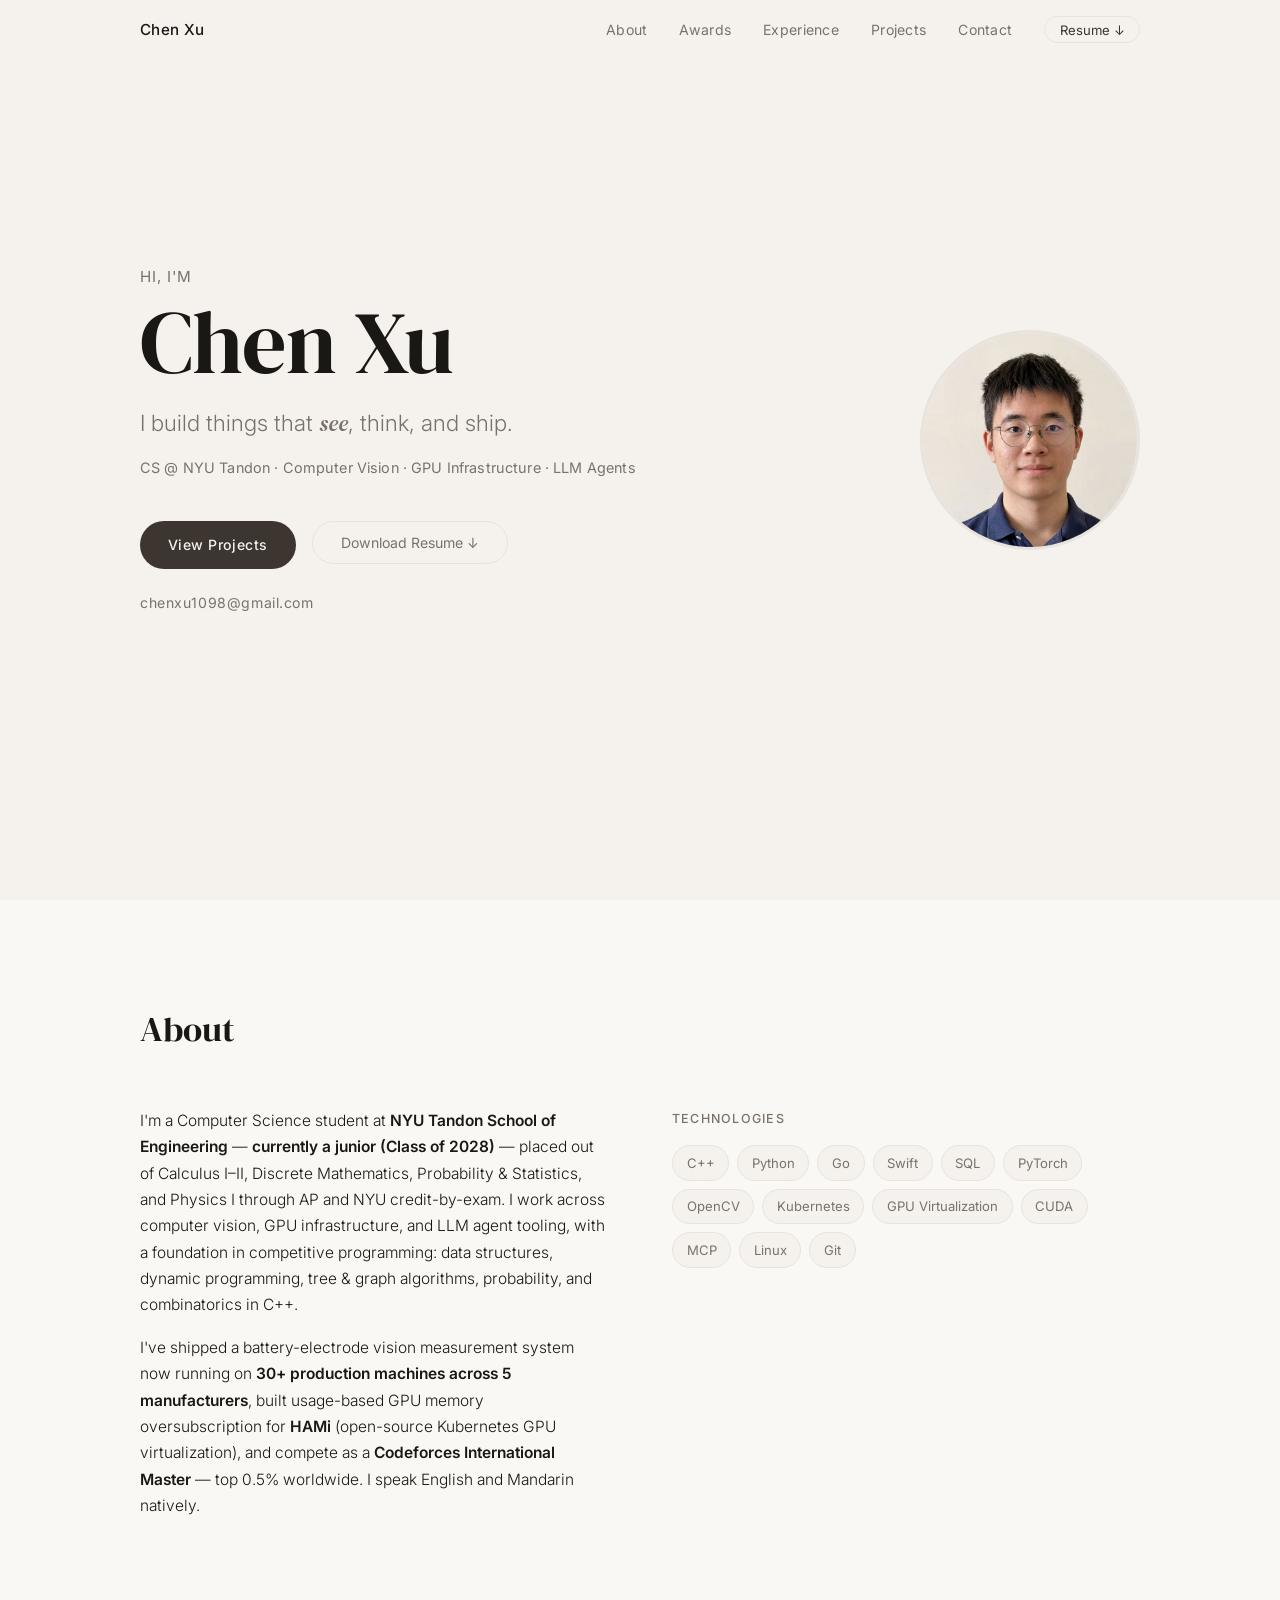
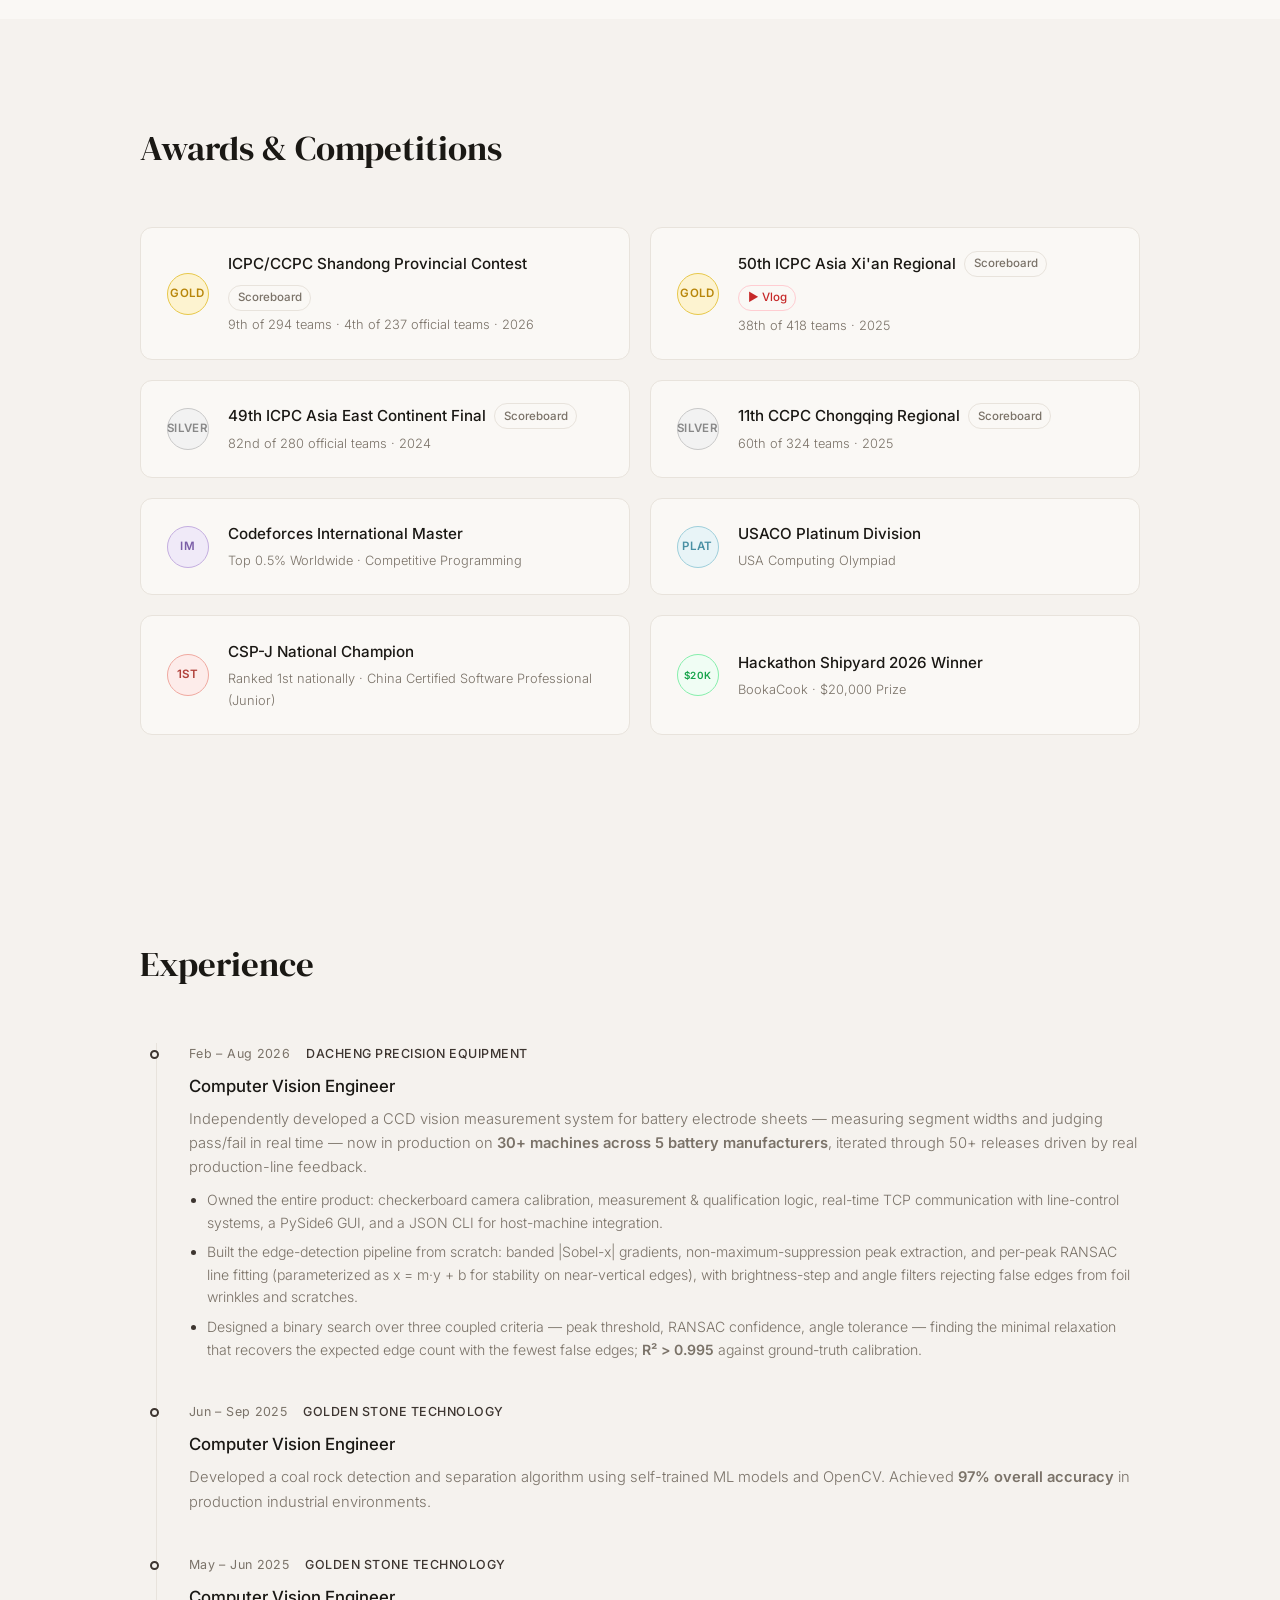
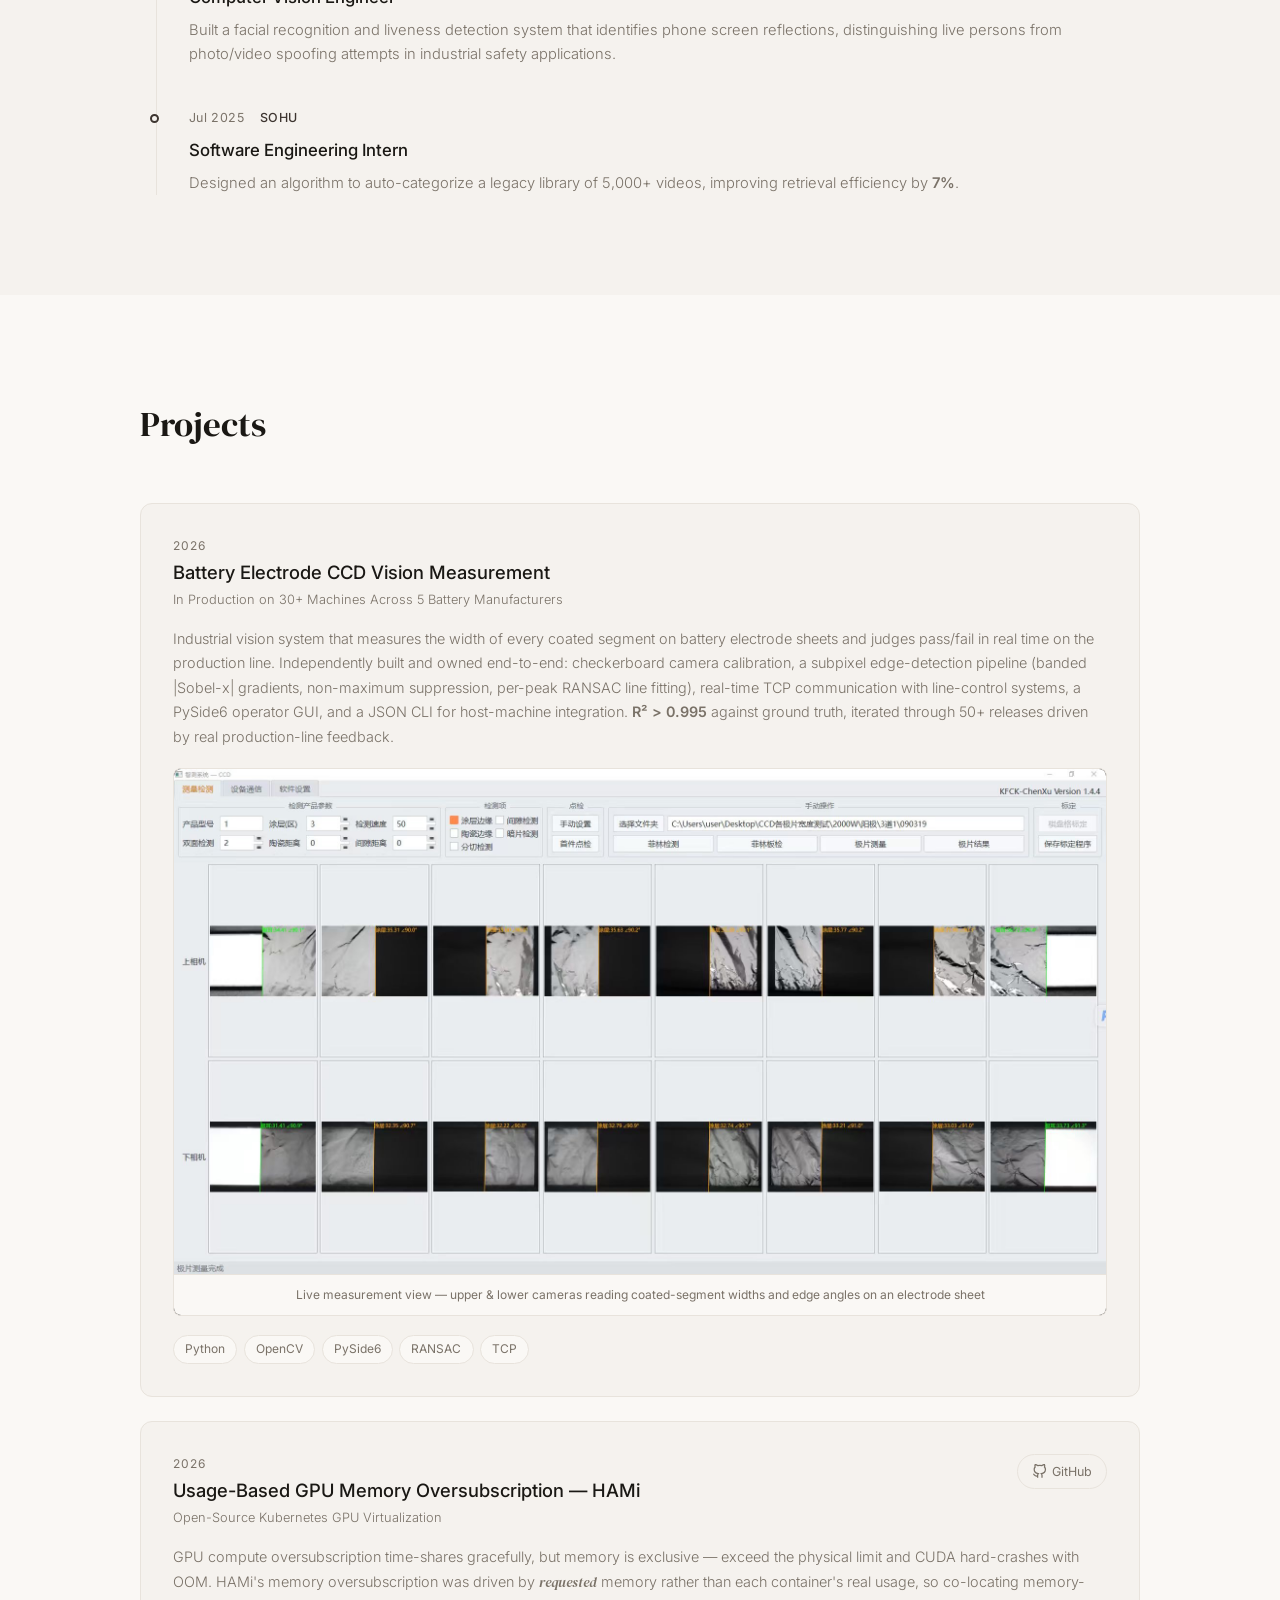
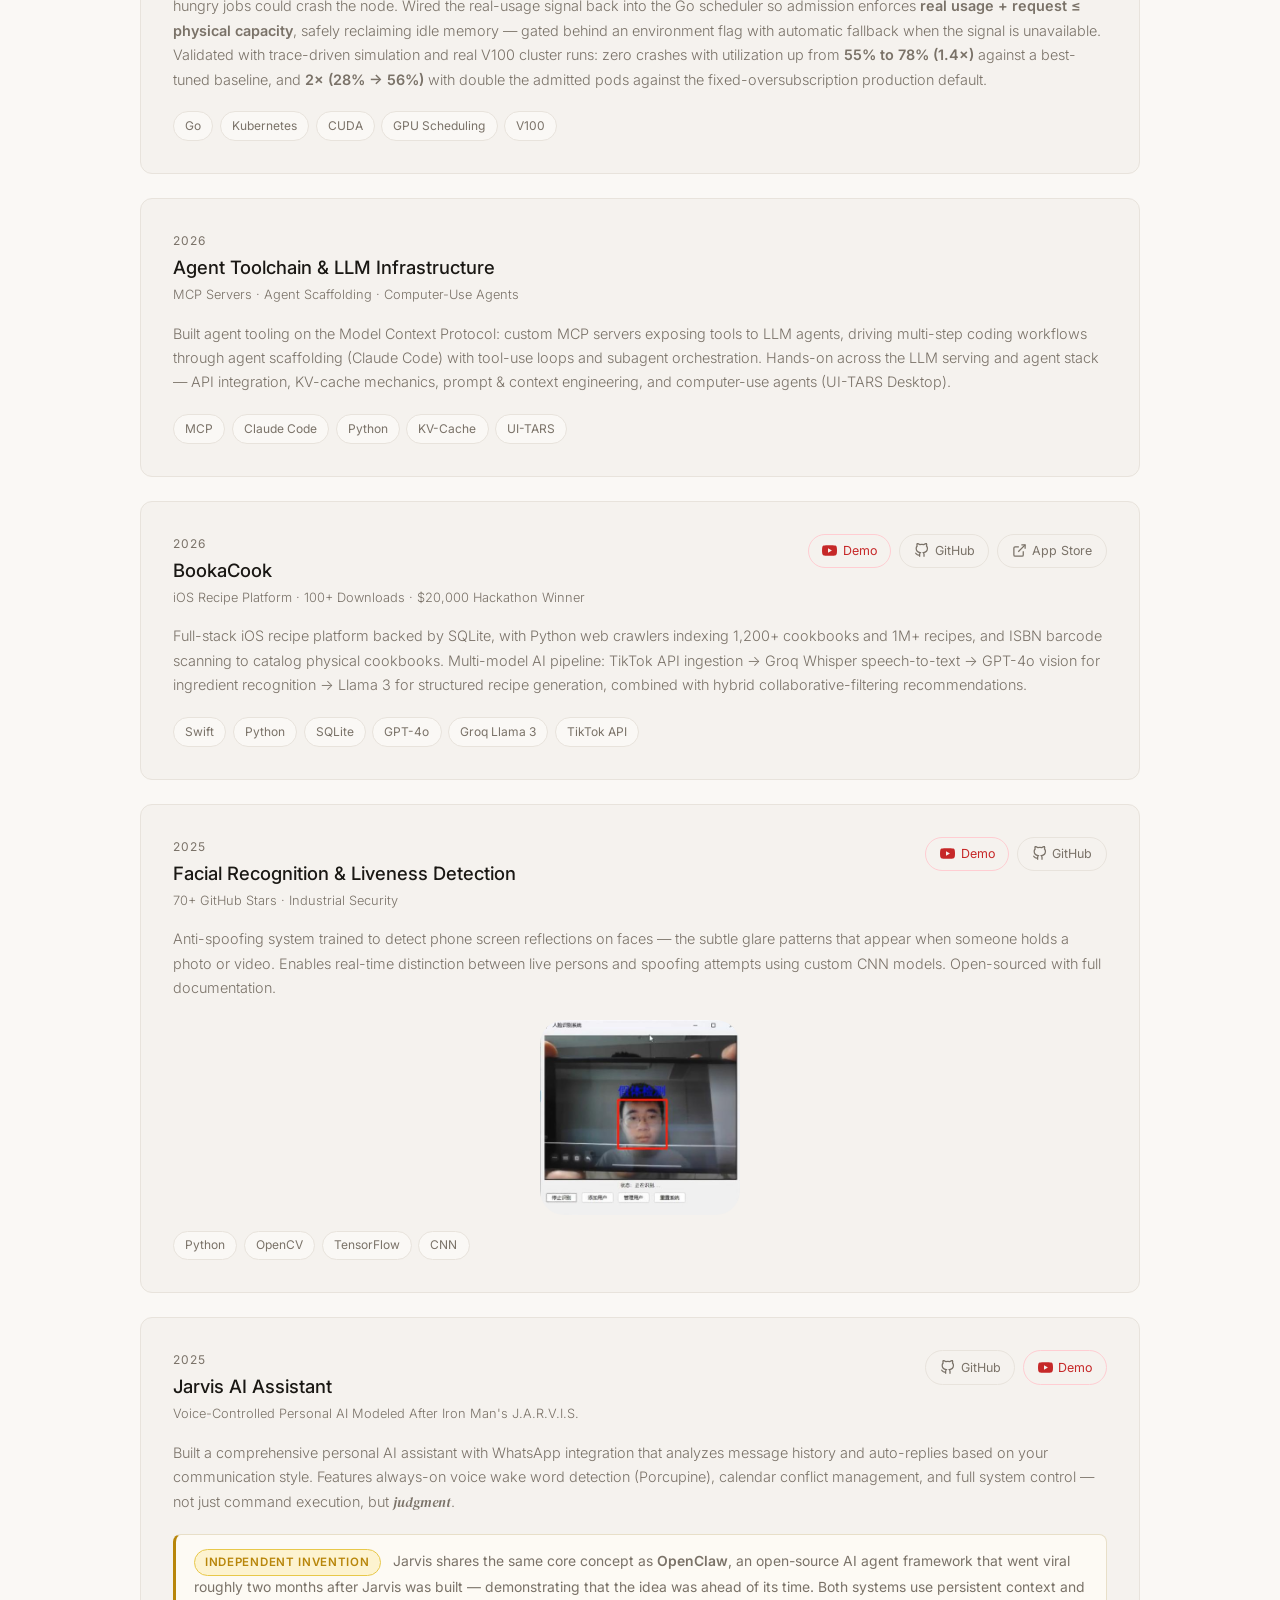
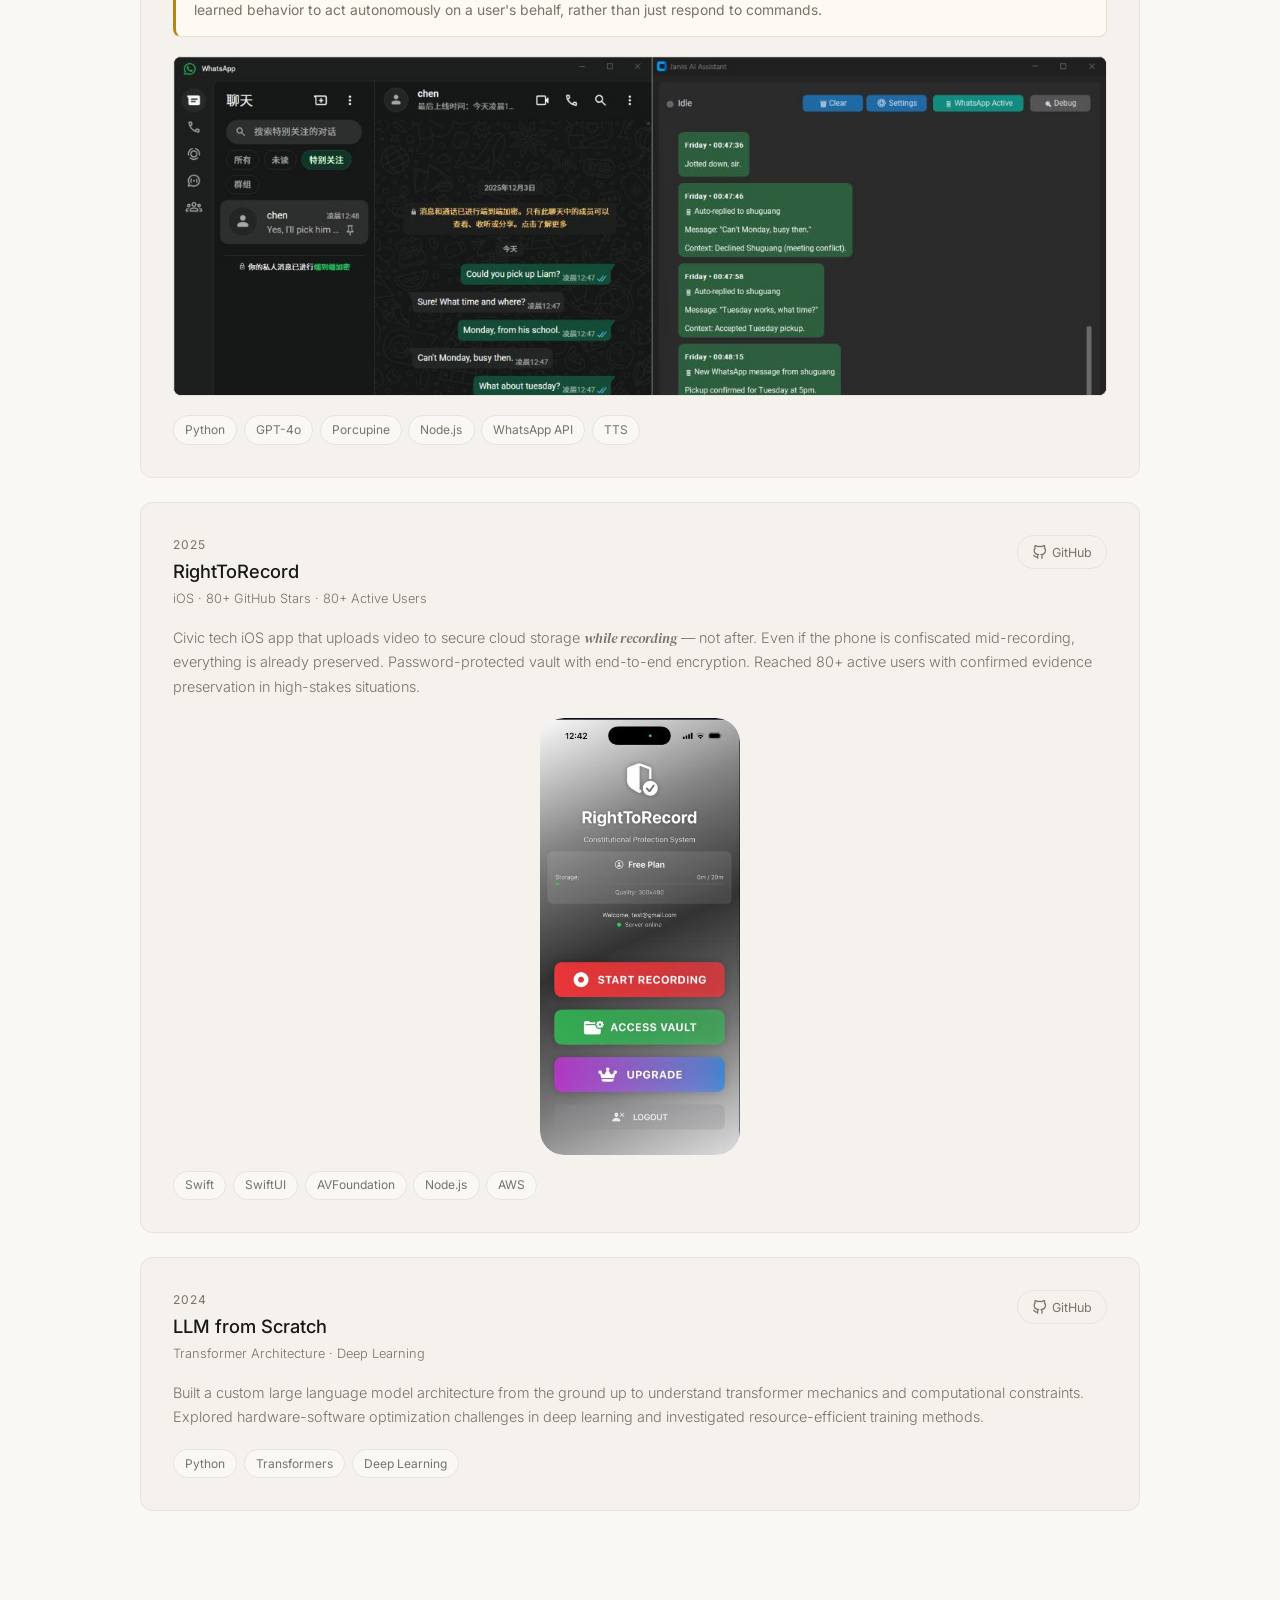
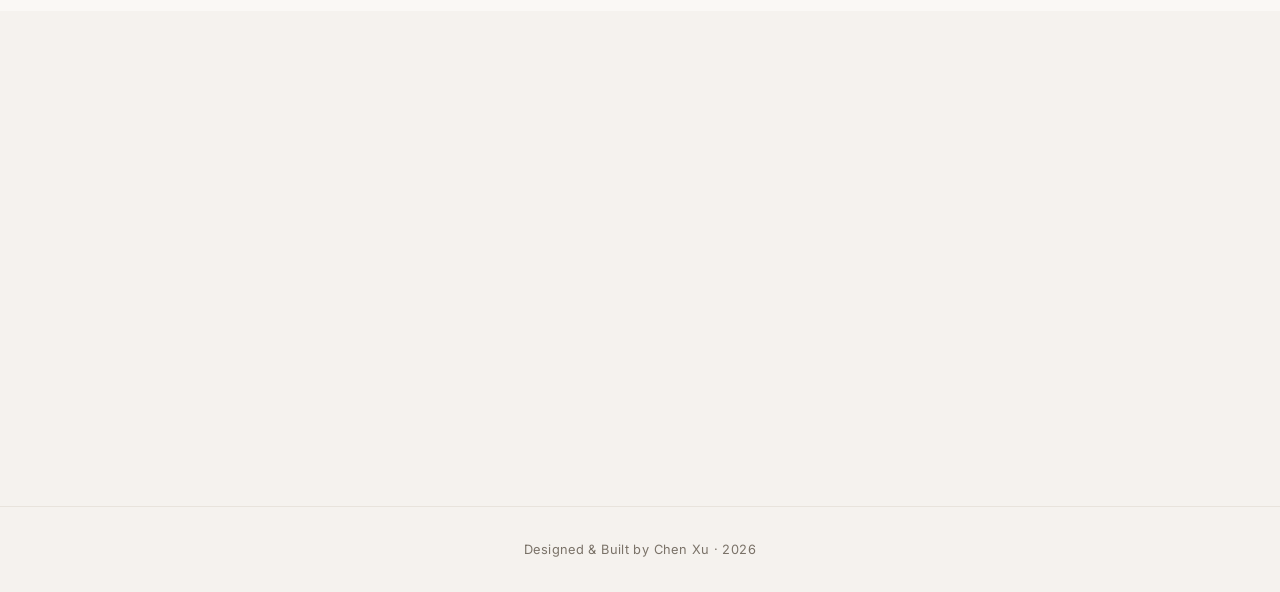
==== commit ac86dc76: "Update portfolio content: junior (Class of 2028), Dacheng Feb–Aug 2026, latest English resume" ====
--- a/index.html
+++ b/index.html
@@ -67,8 +67,8 @@
       <div class="about-grid">
         <div class="about-text reveal">
           <p>
-            I'm a Computer Science student at <strong>NYU Tandon School of Engineering</strong> on an
-            <strong>accelerated track (Class of 2029)</strong> — placed out of Calculus I–II, Discrete
+            I'm a Computer Science student at <strong>NYU Tandon School of Engineering</strong> —
+            <strong>currently a junior (Class of 2028)</strong> — placed out of Calculus I–II, Discrete
             Mathematics, Probability &amp; Statistics, and Physics I through AP and NYU credit-by-exam.
             I work across computer vision, GPU infrastructure, and LLM agent tooling, with a foundation
             in competitive programming: data structures, dynamic programming, tree &amp; graph algorithms,
@@ -176,7 +176,7 @@
 
         <div class="timeline-item reveal">
           <div class="timeline-meta">
-            <span class="timeline-date">Feb – Apr 2026</span>
+            <span class="timeline-date">Feb – Aug 2026</span>
             <span class="timeline-company">Dacheng Precision Equipment</span>
           </div>
           <div class="timeline-content">
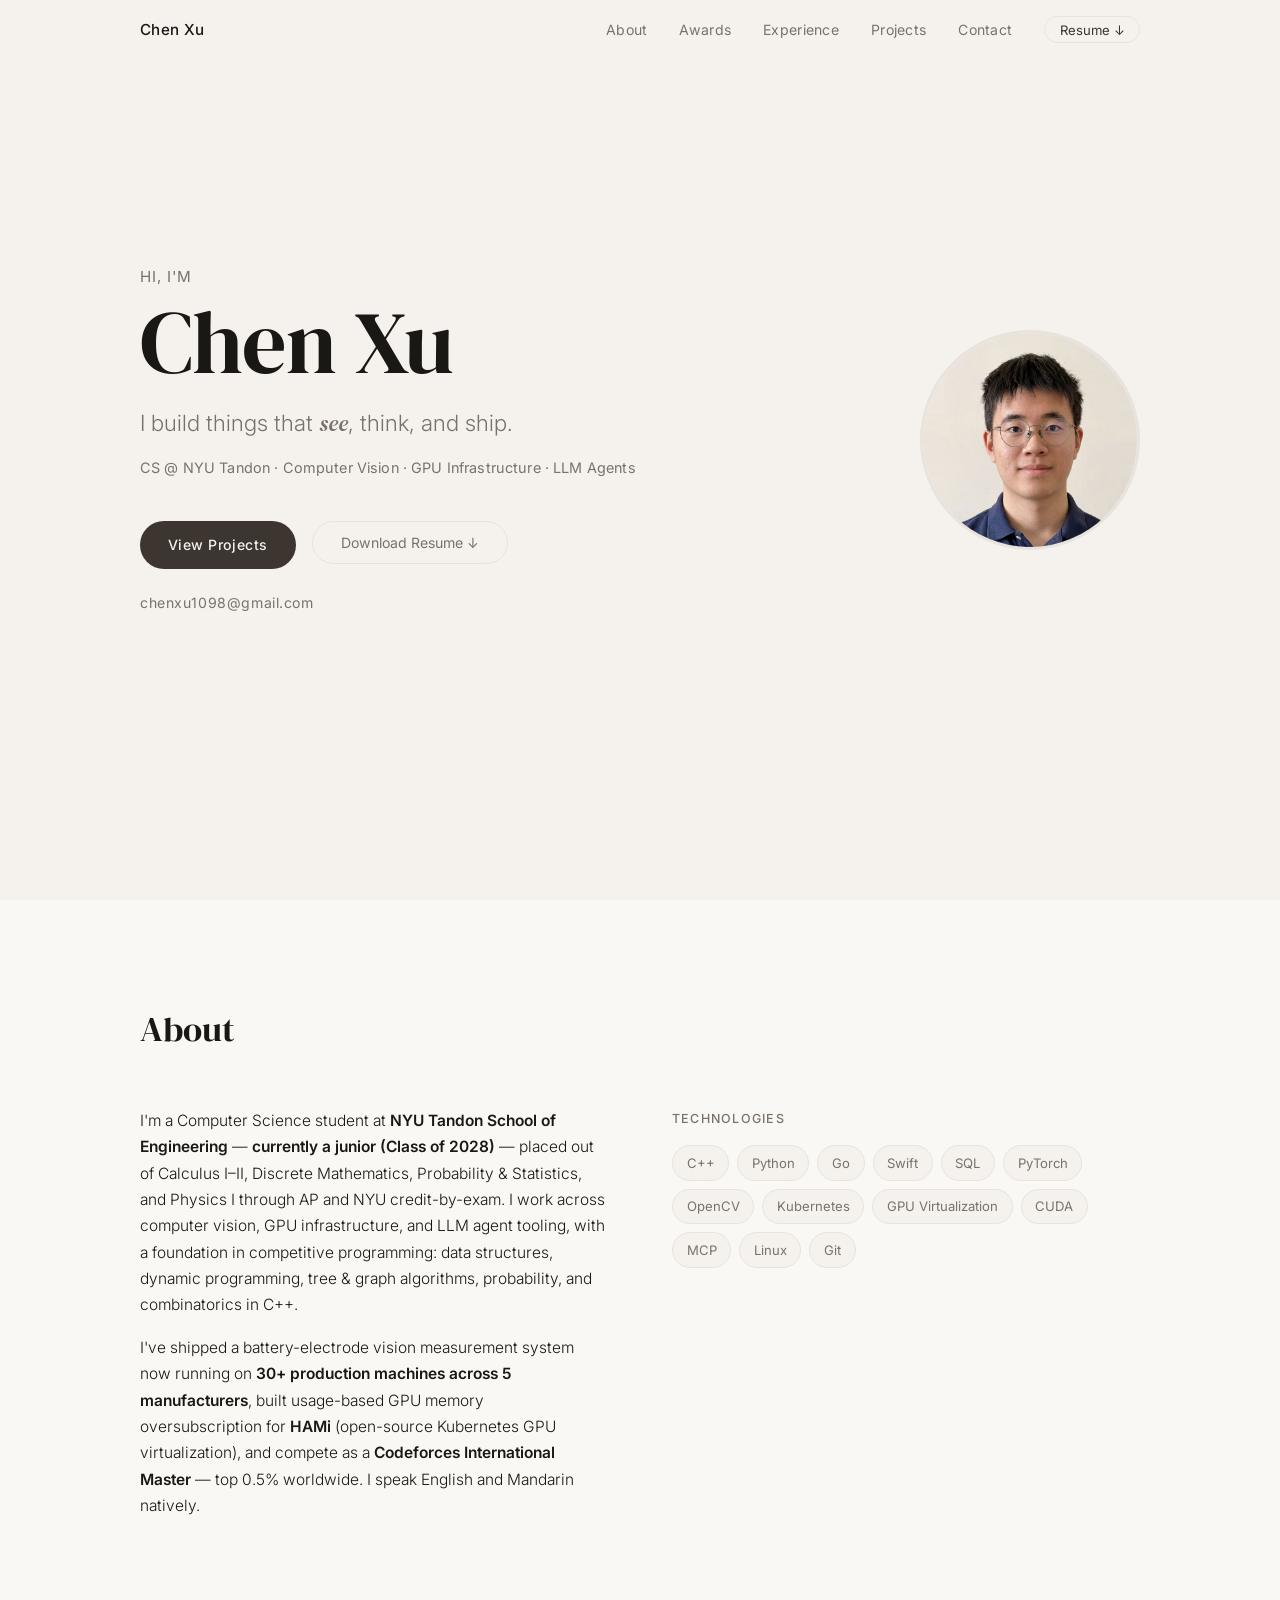
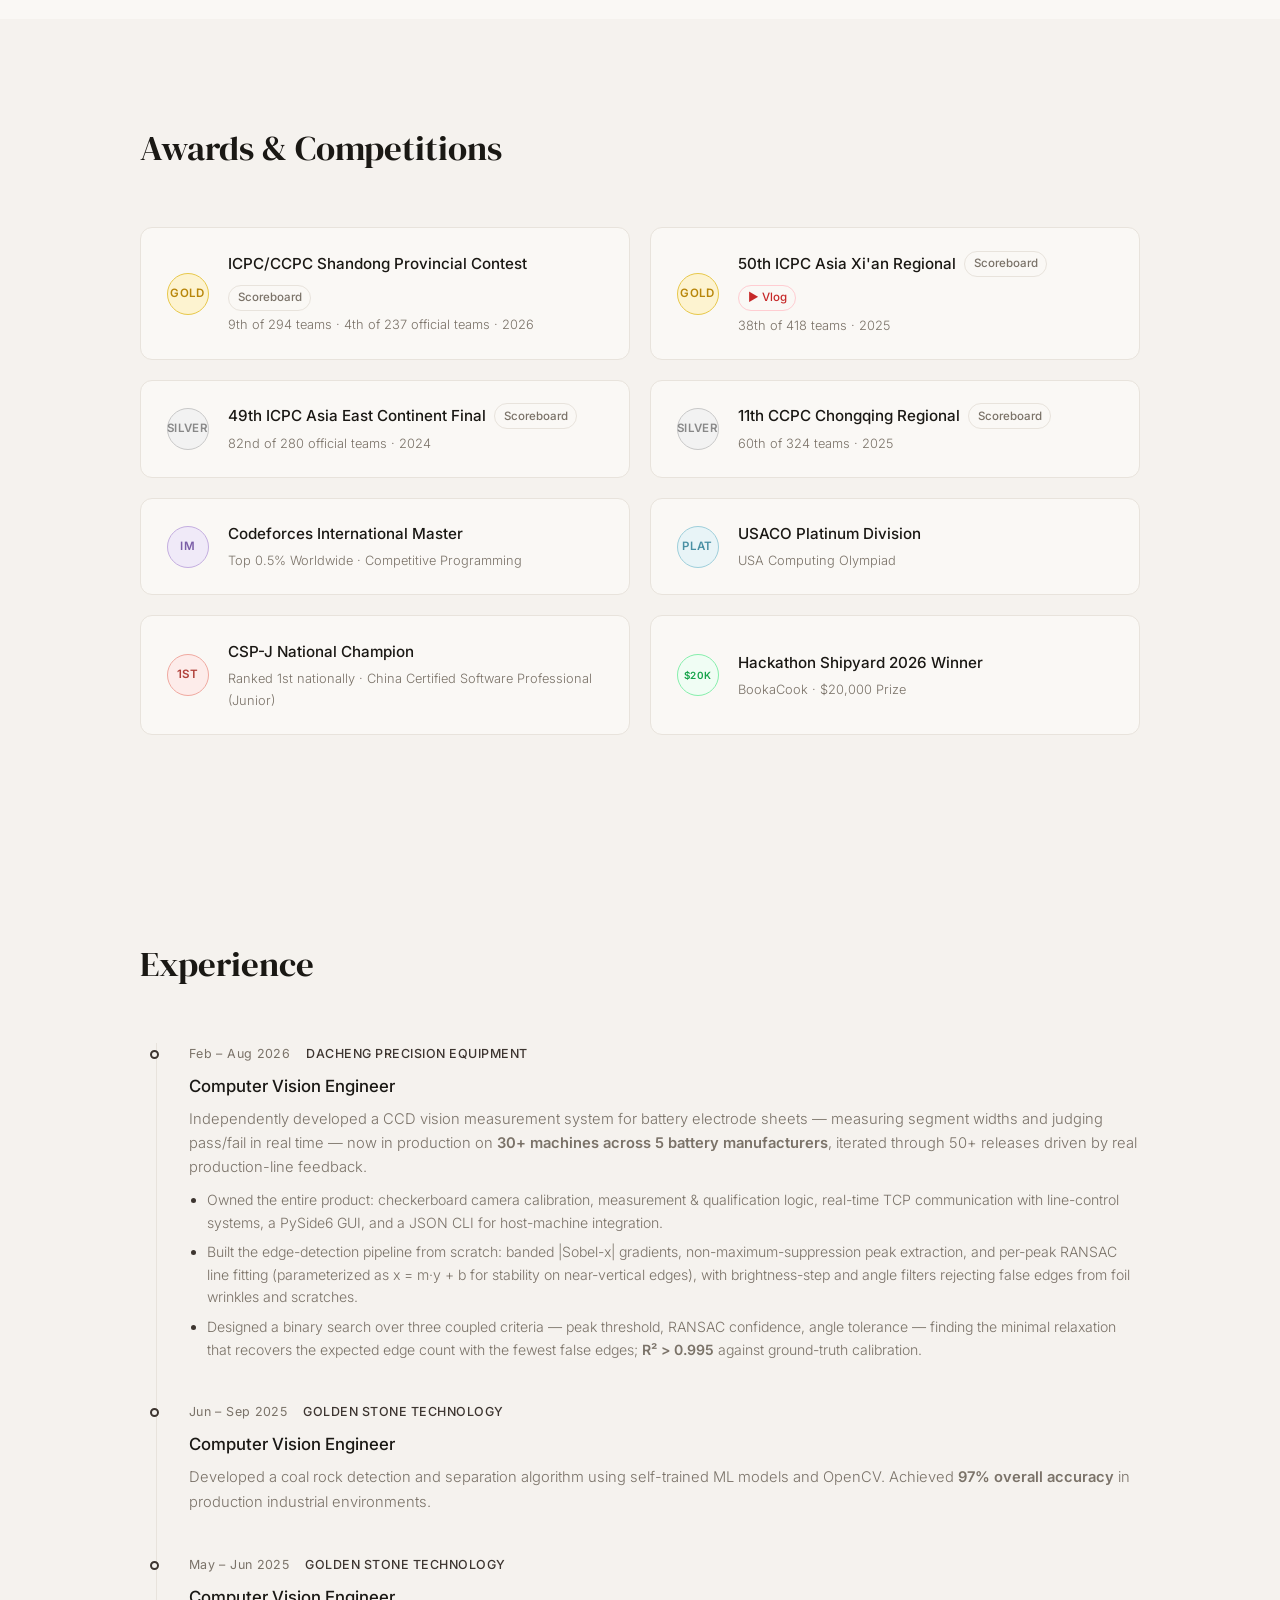
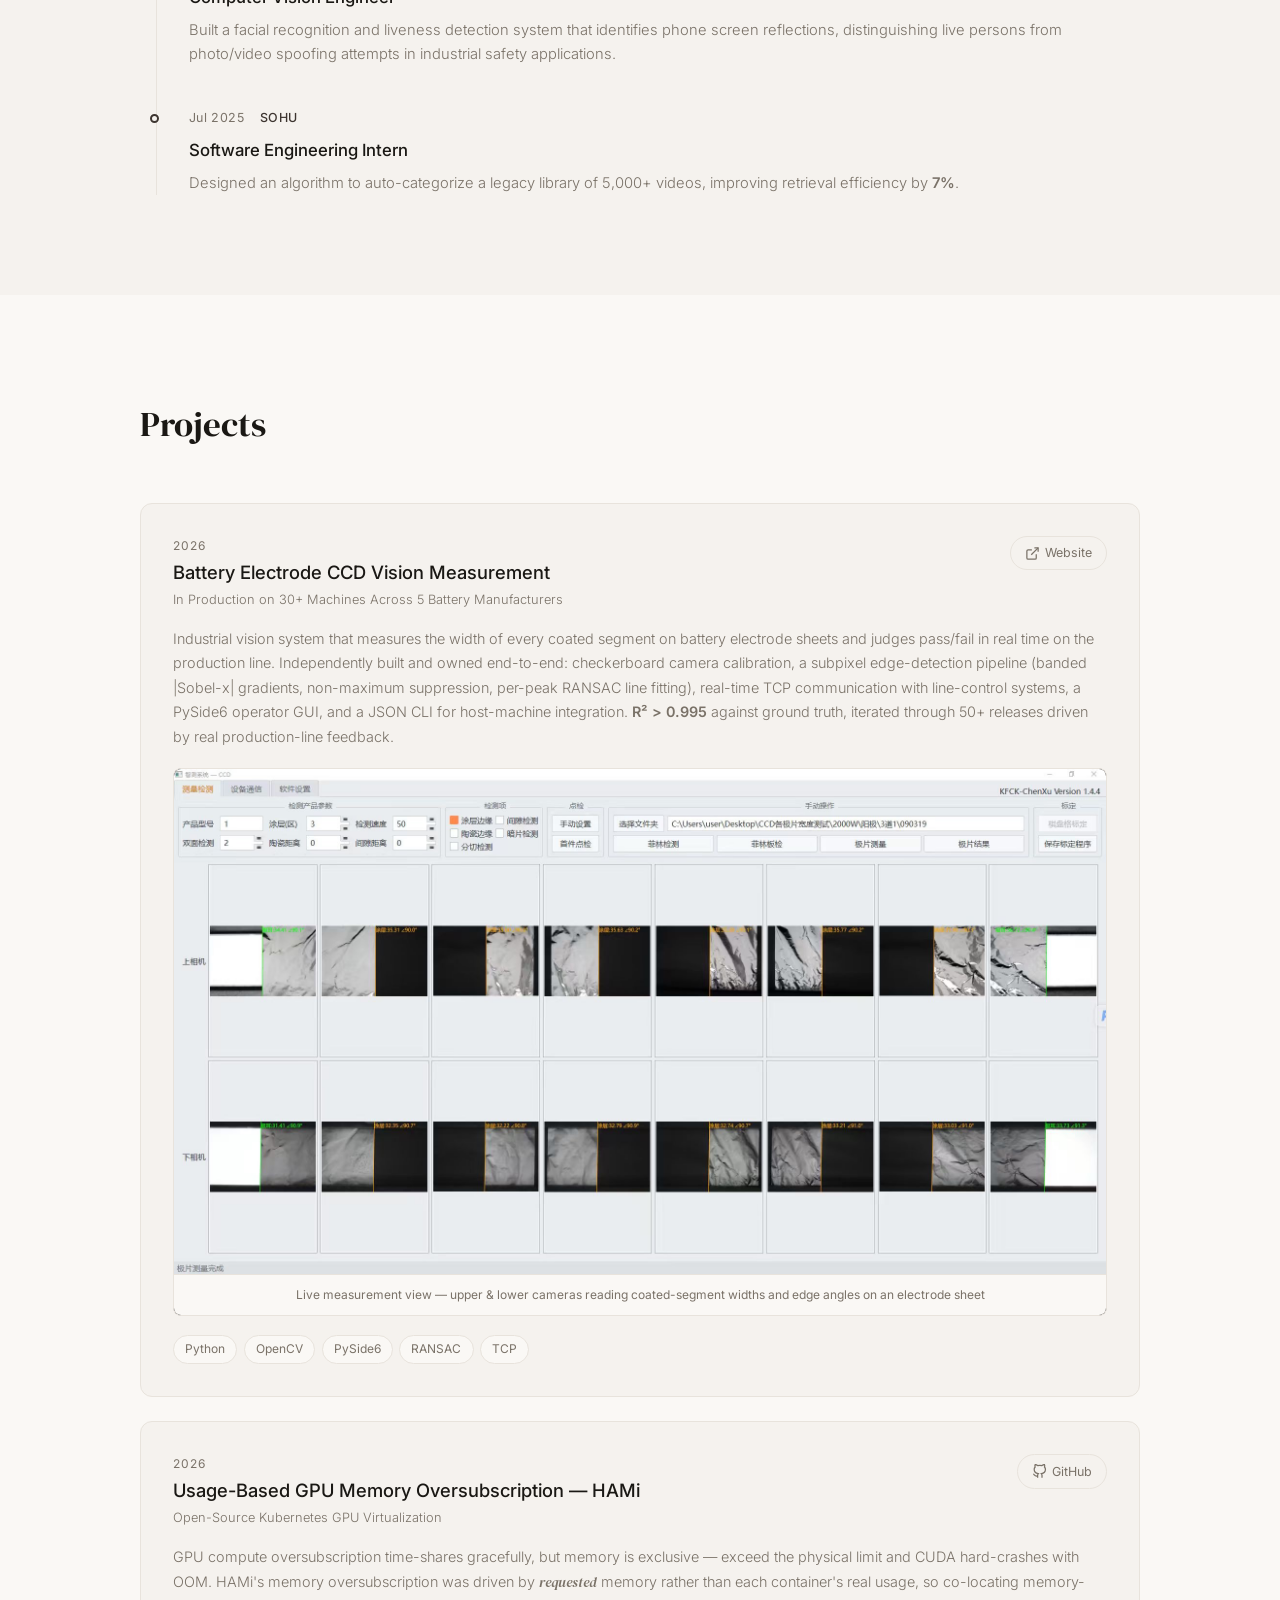
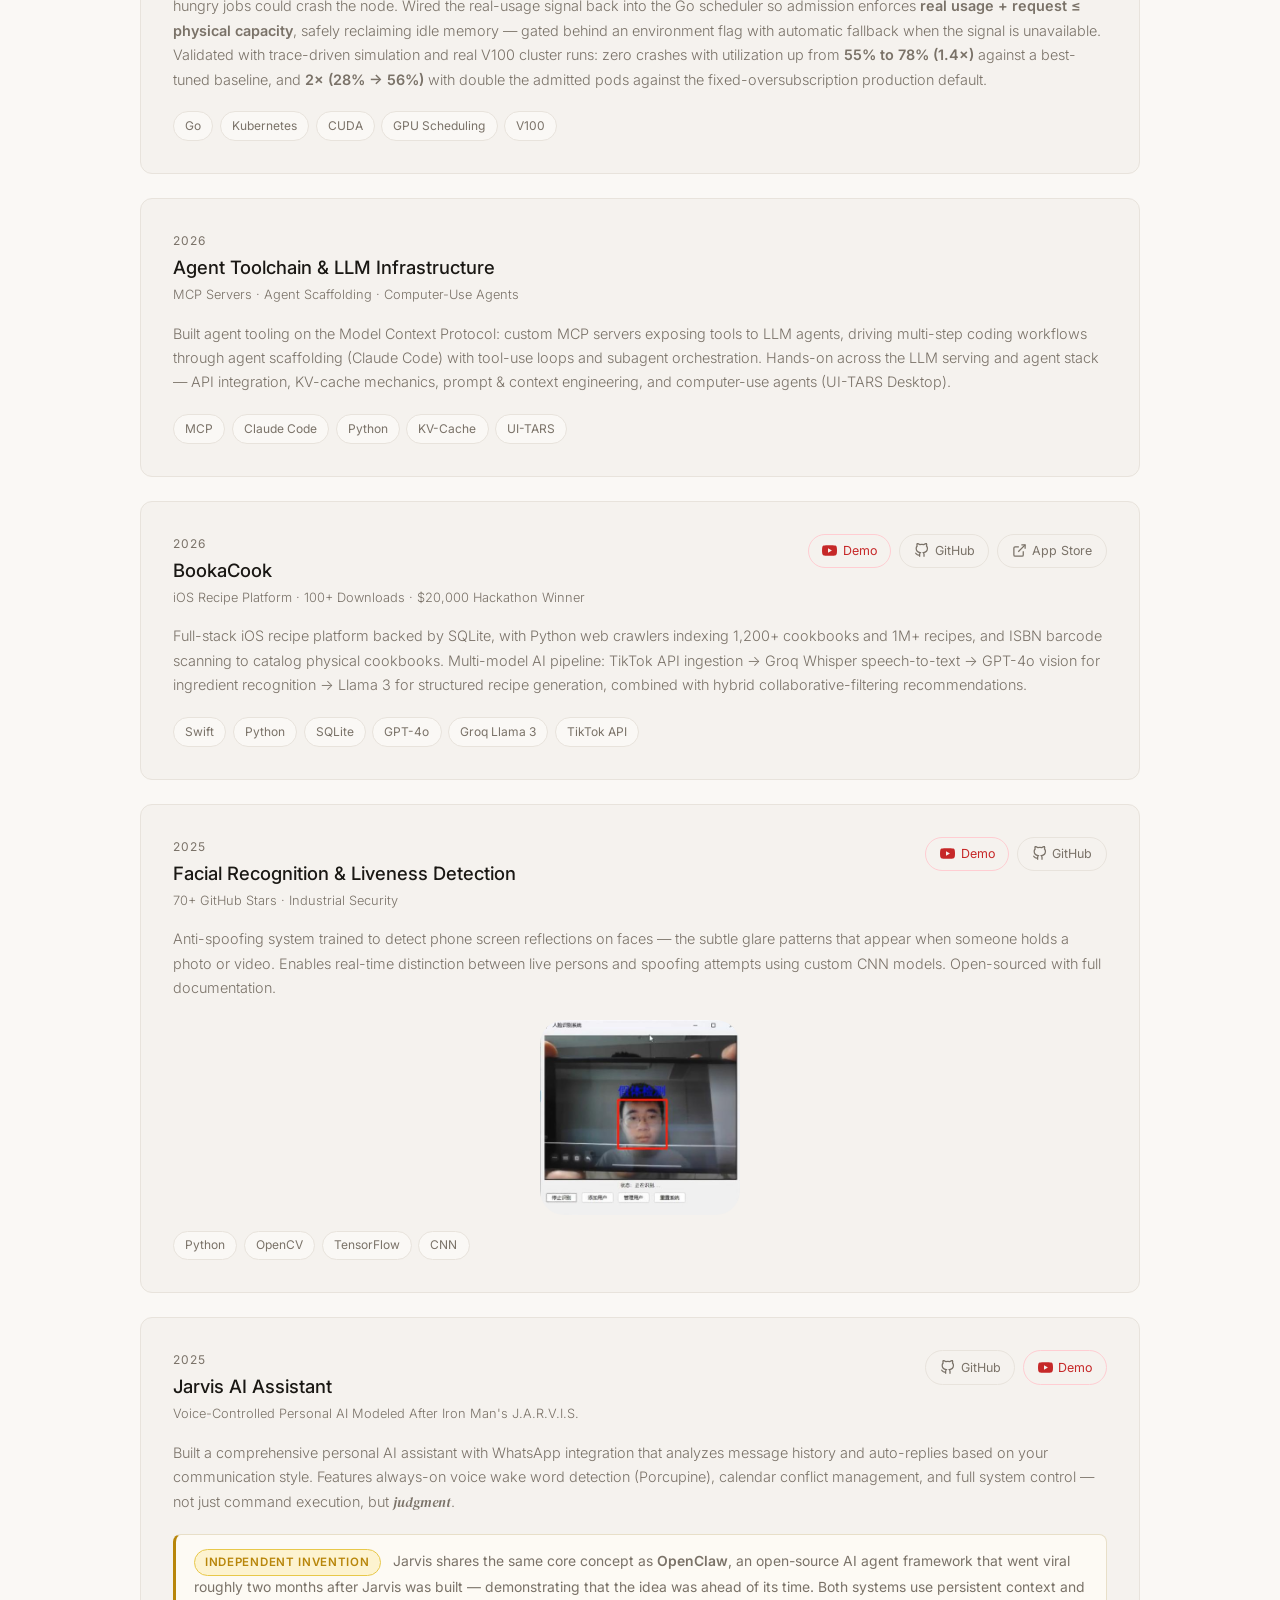
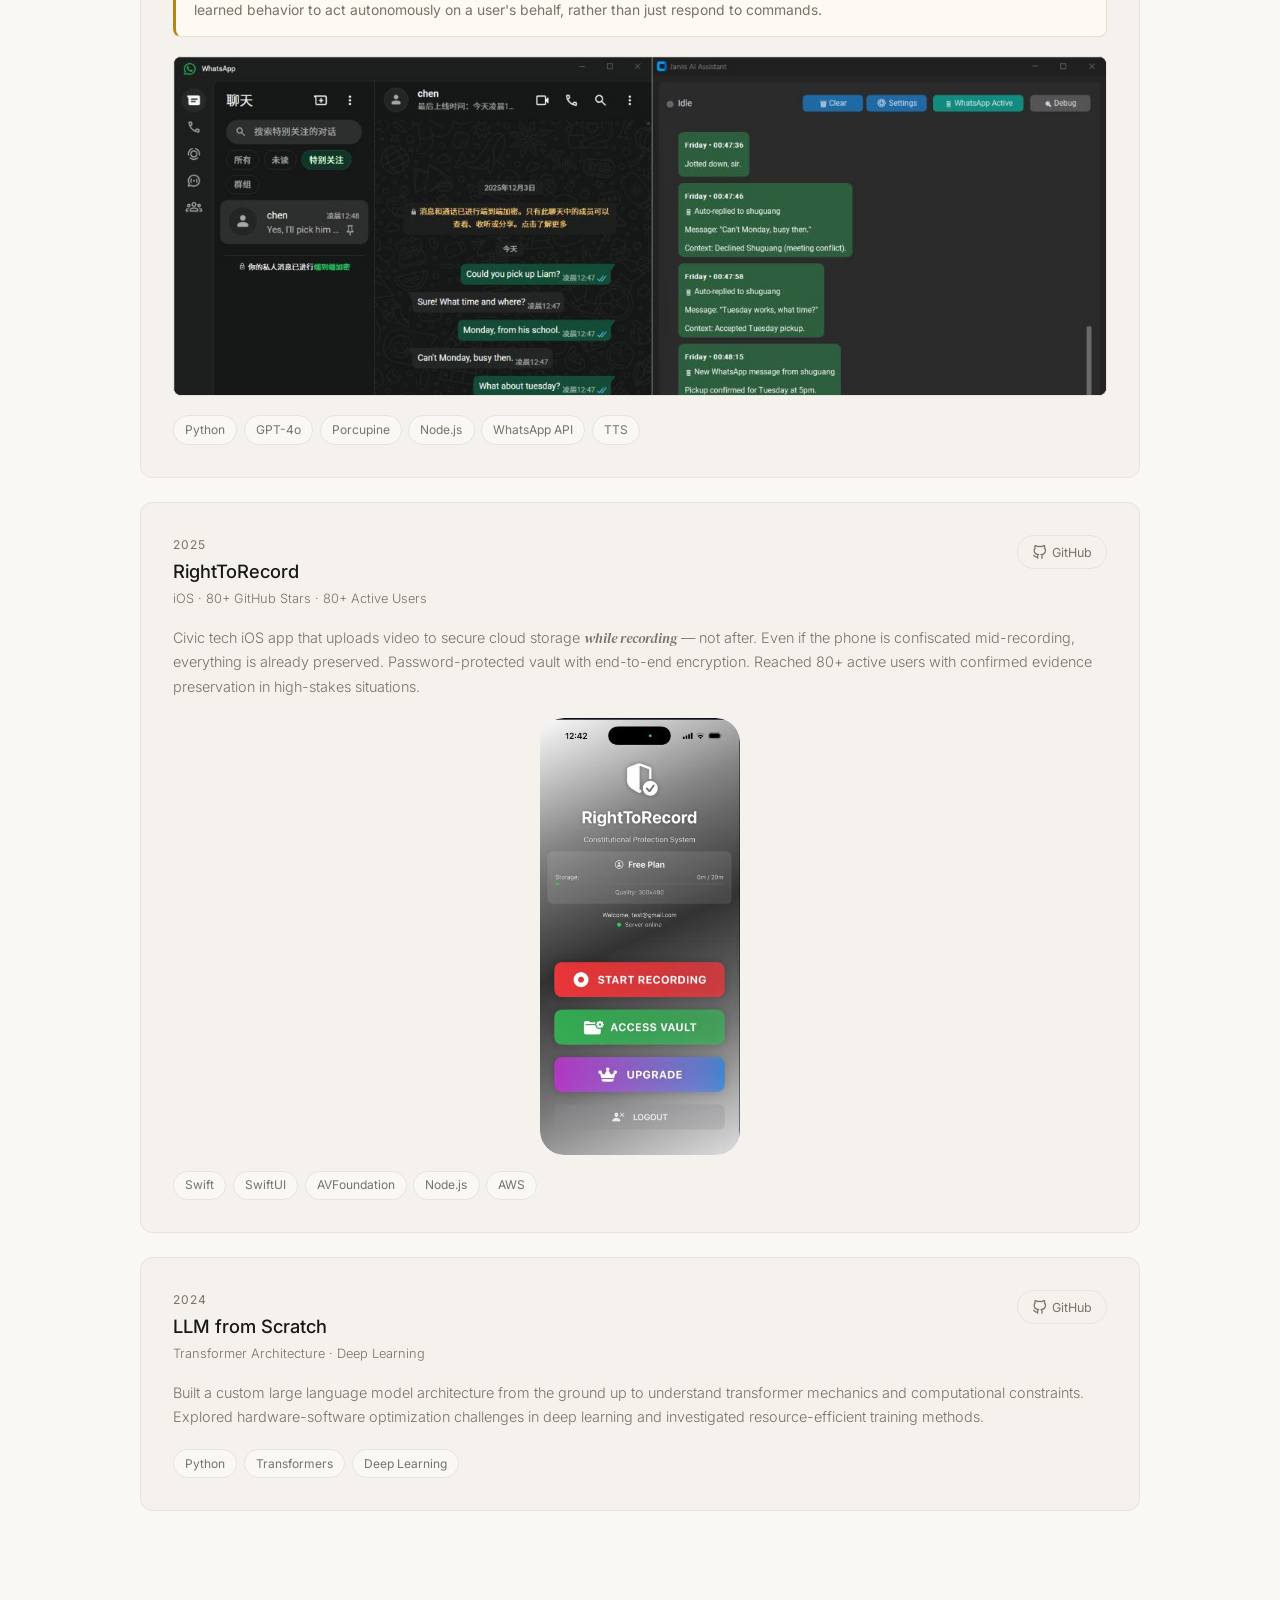
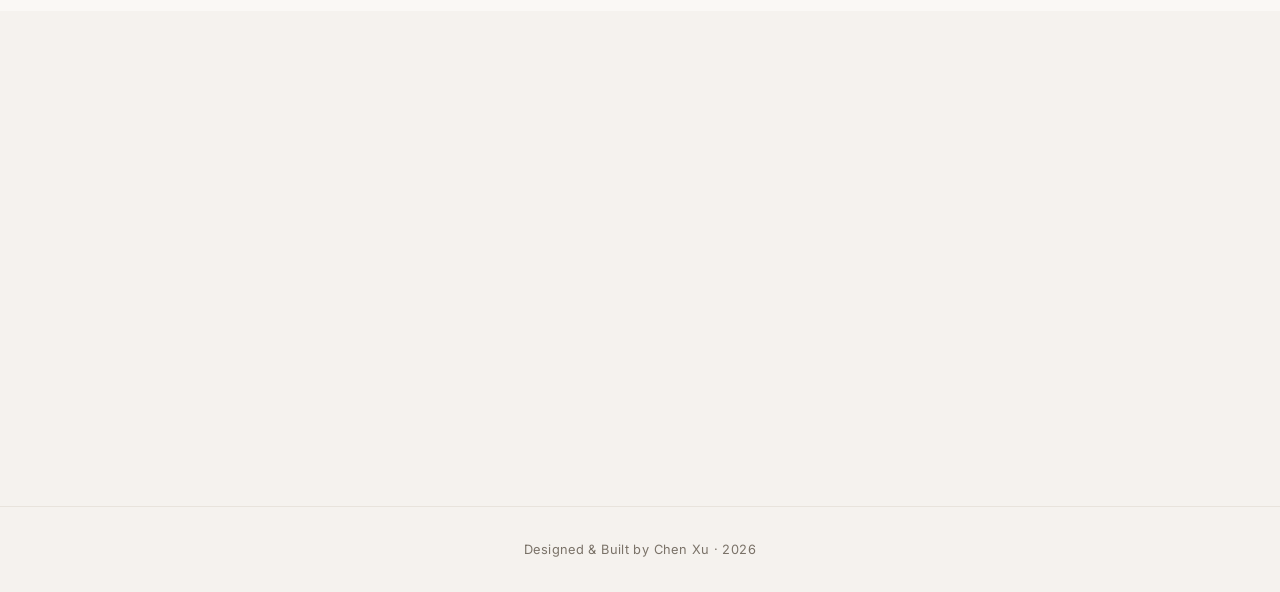
==== commit b6dbbd96: "Link CCD project card to product site chenxu.org Co-Authored-By: Claude Opus 5.5 <noreply@anthropic." ====
--- a/index.html
+++ b/index.html
@@ -241,6 +241,12 @@
               <h3>Battery Electrode CCD Vision Measurement</h3>
               <p class="project-subtitle">In Production on 30+ Machines Across 5 Battery Manufacturers</p>
             </div>
+            <div class="project-full-links">
+              <a href="https://chenxu.org" target="_blank" rel="noreferrer" class="link-pill">
+                <svg width="15" height="15" viewBox="0 0 24 24" fill="none" stroke="currentColor" stroke-width="2"><path d="M18 13v6a2 2 0 0 1-2 2H5a2 2 0 0 1-2-2V8a2 2 0 0 1 2-2h6"/><polyline points="15 3 21 3 21 9"/><line x1="10" y1="14" x2="21" y2="3"/></svg>
+                Website
+              </a>
+            </div>
           </div>
           <p class="project-desc">Industrial vision system that measures the width of every coated segment on battery electrode sheets and judges pass/fail in real time on the production line. Independently built and owned end-to-end: checkerboard camera calibration, a subpixel edge-detection pipeline (banded |Sobel-x| gradients, non-maximum suppression, per-peak RANSAC line fitting), real-time TCP communication with line-control systems, a PySide6 operator GUI, and a JSON CLI for host-machine integration. <strong>R&sup2; &gt; 0.995</strong> against ground truth, iterated through 50+ releases driven by real production-line feedback.</p>
           <div class="project-demo-img reveal">
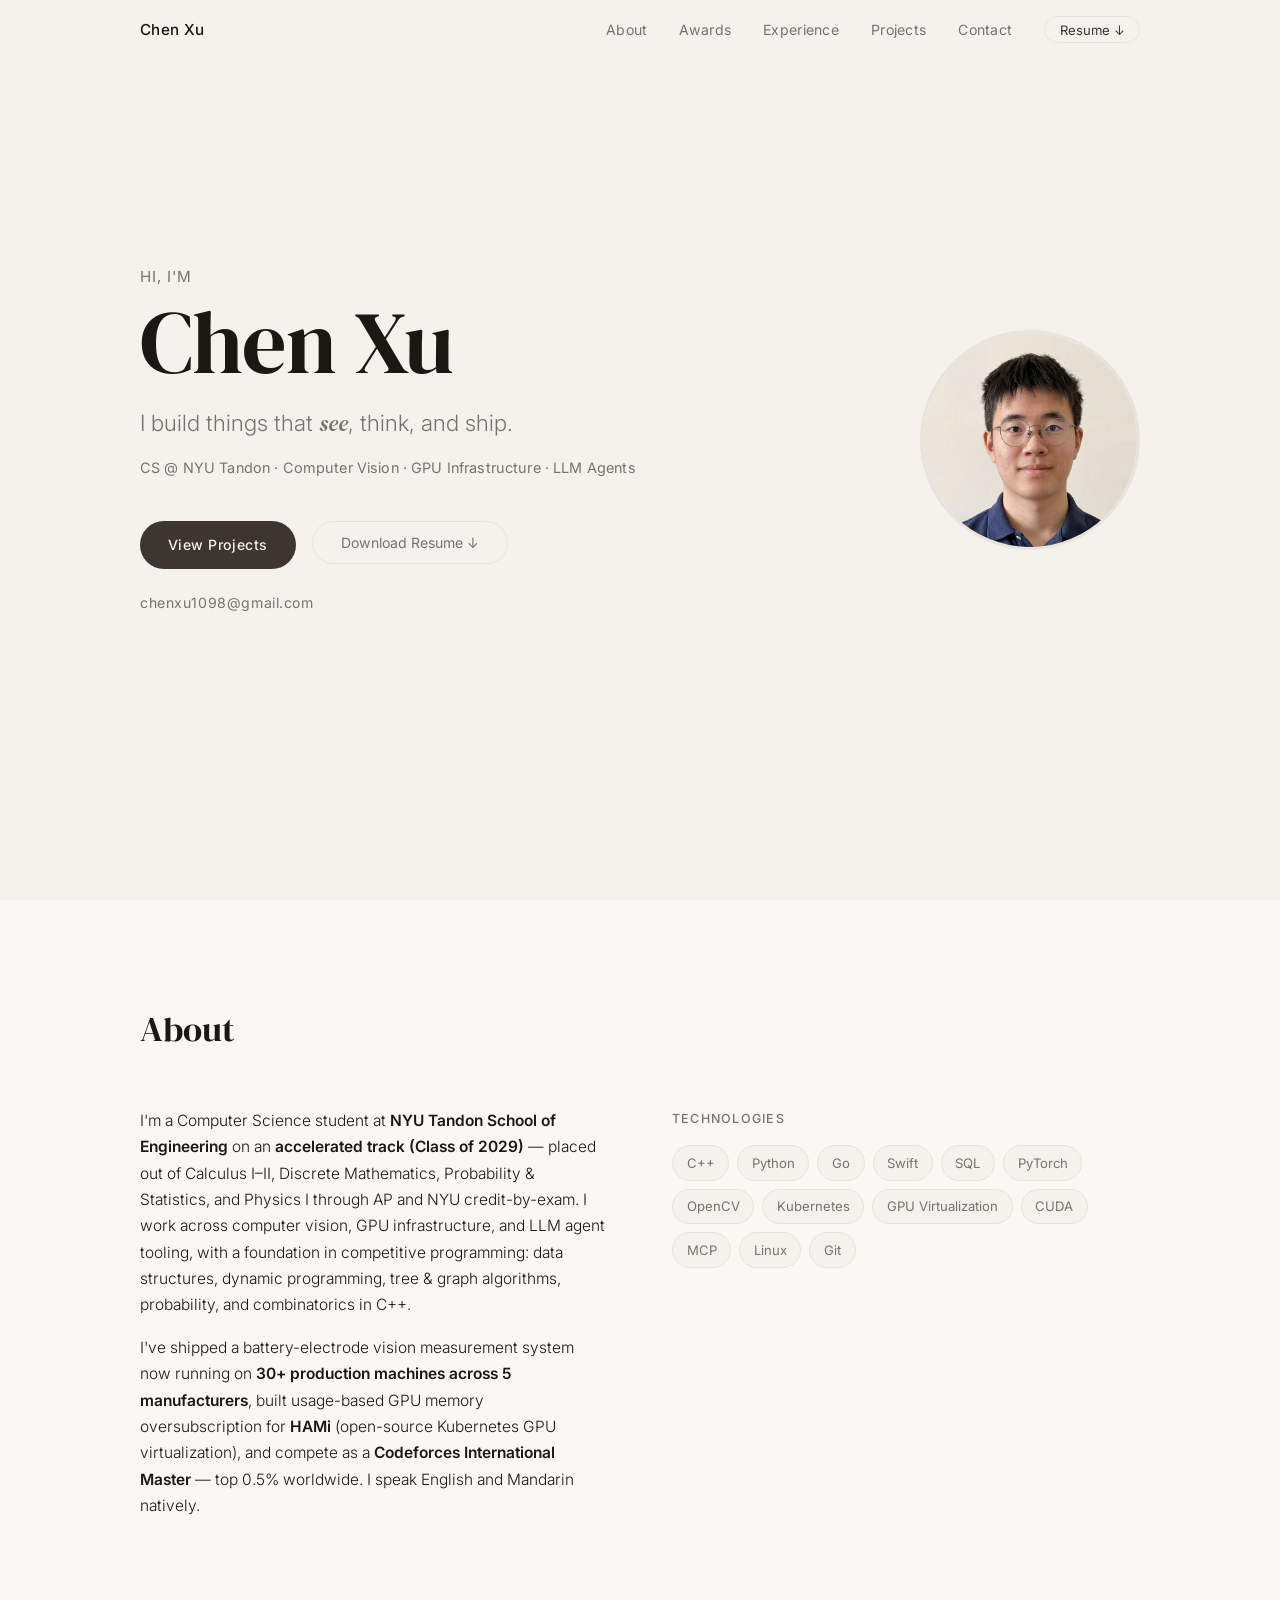
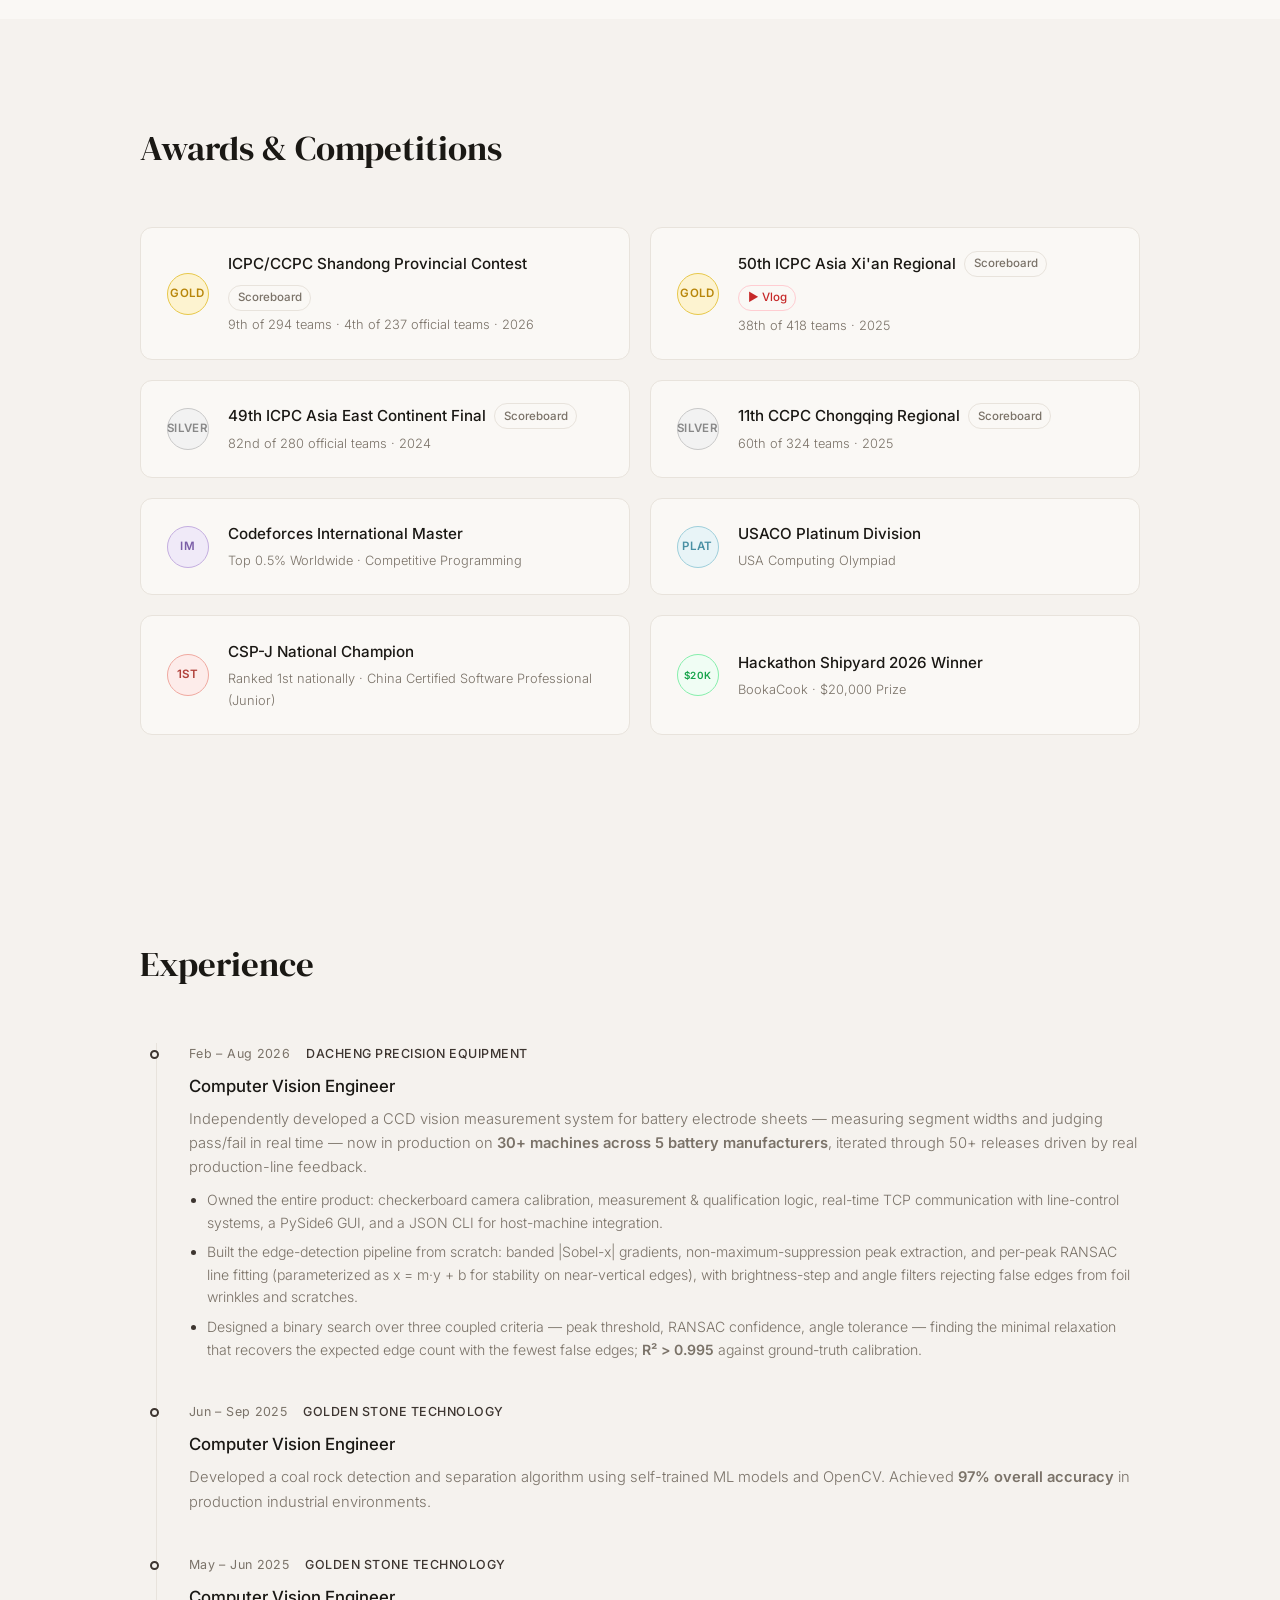
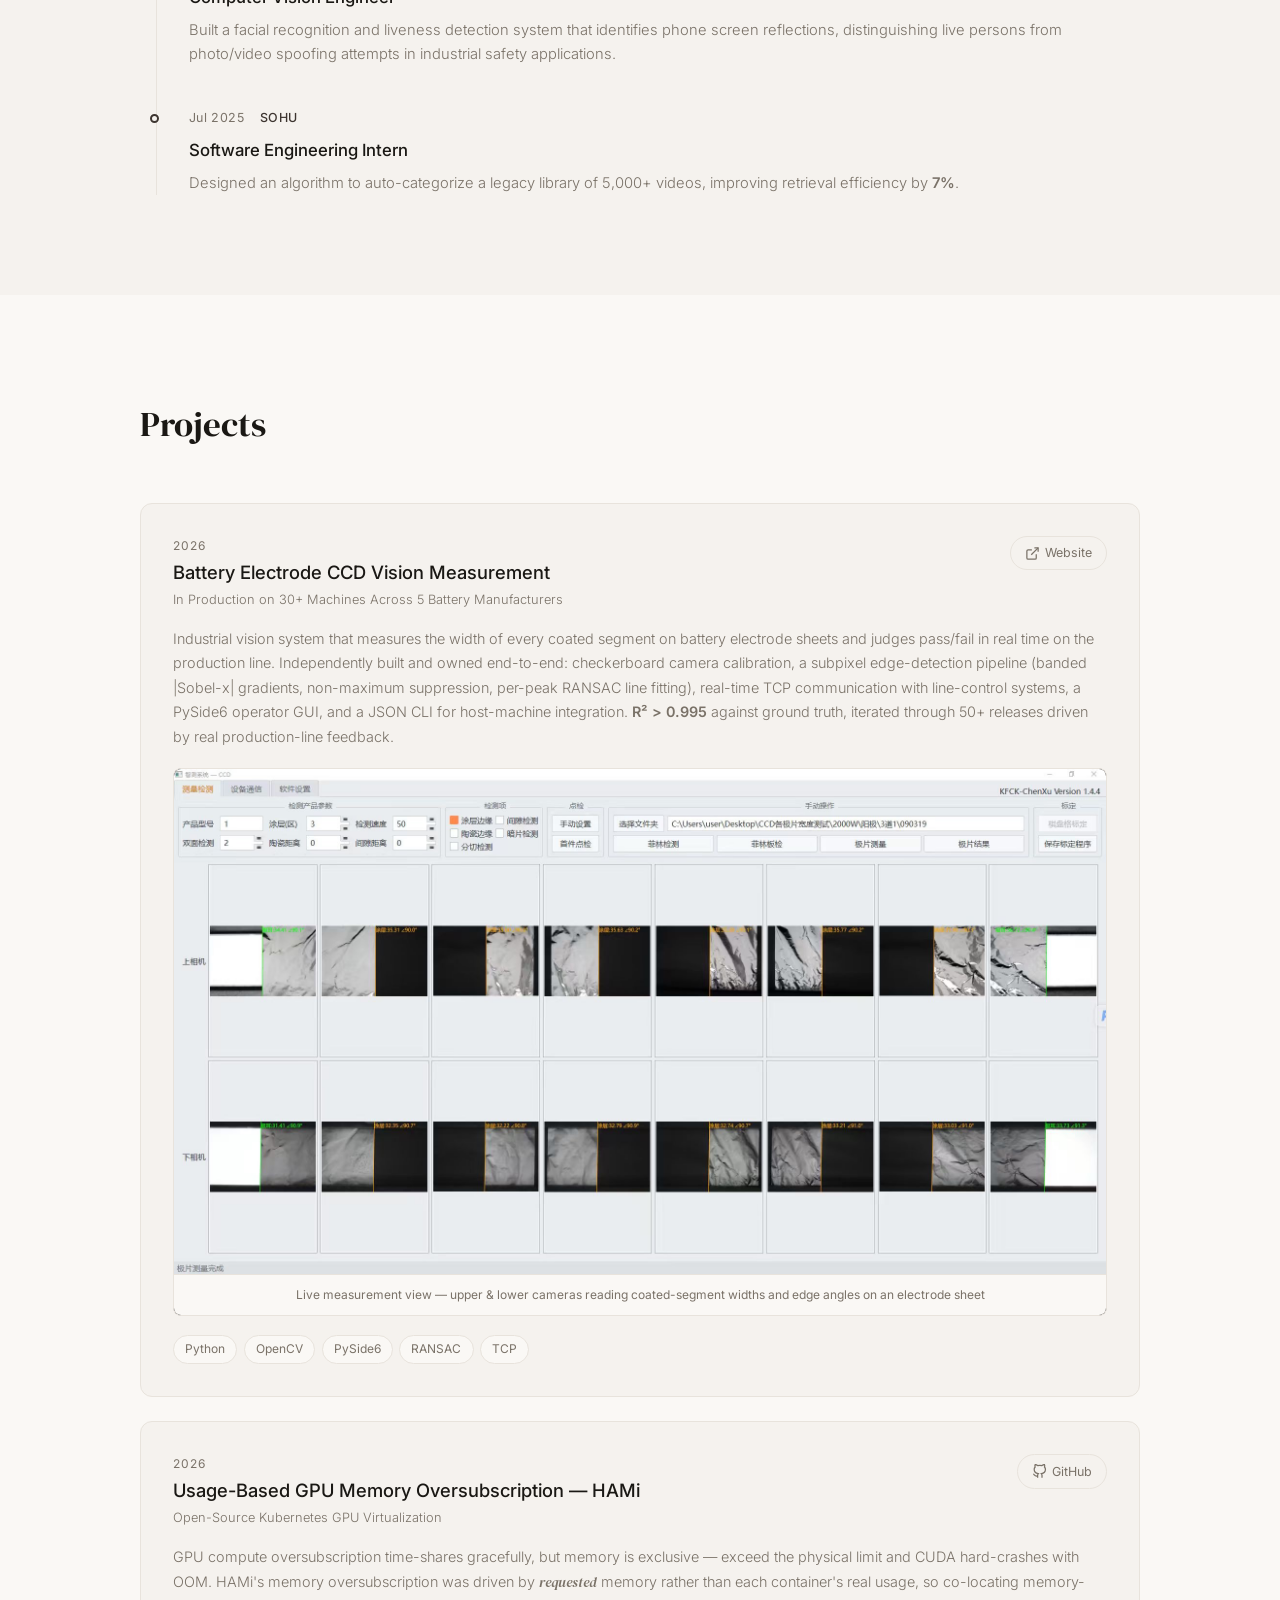
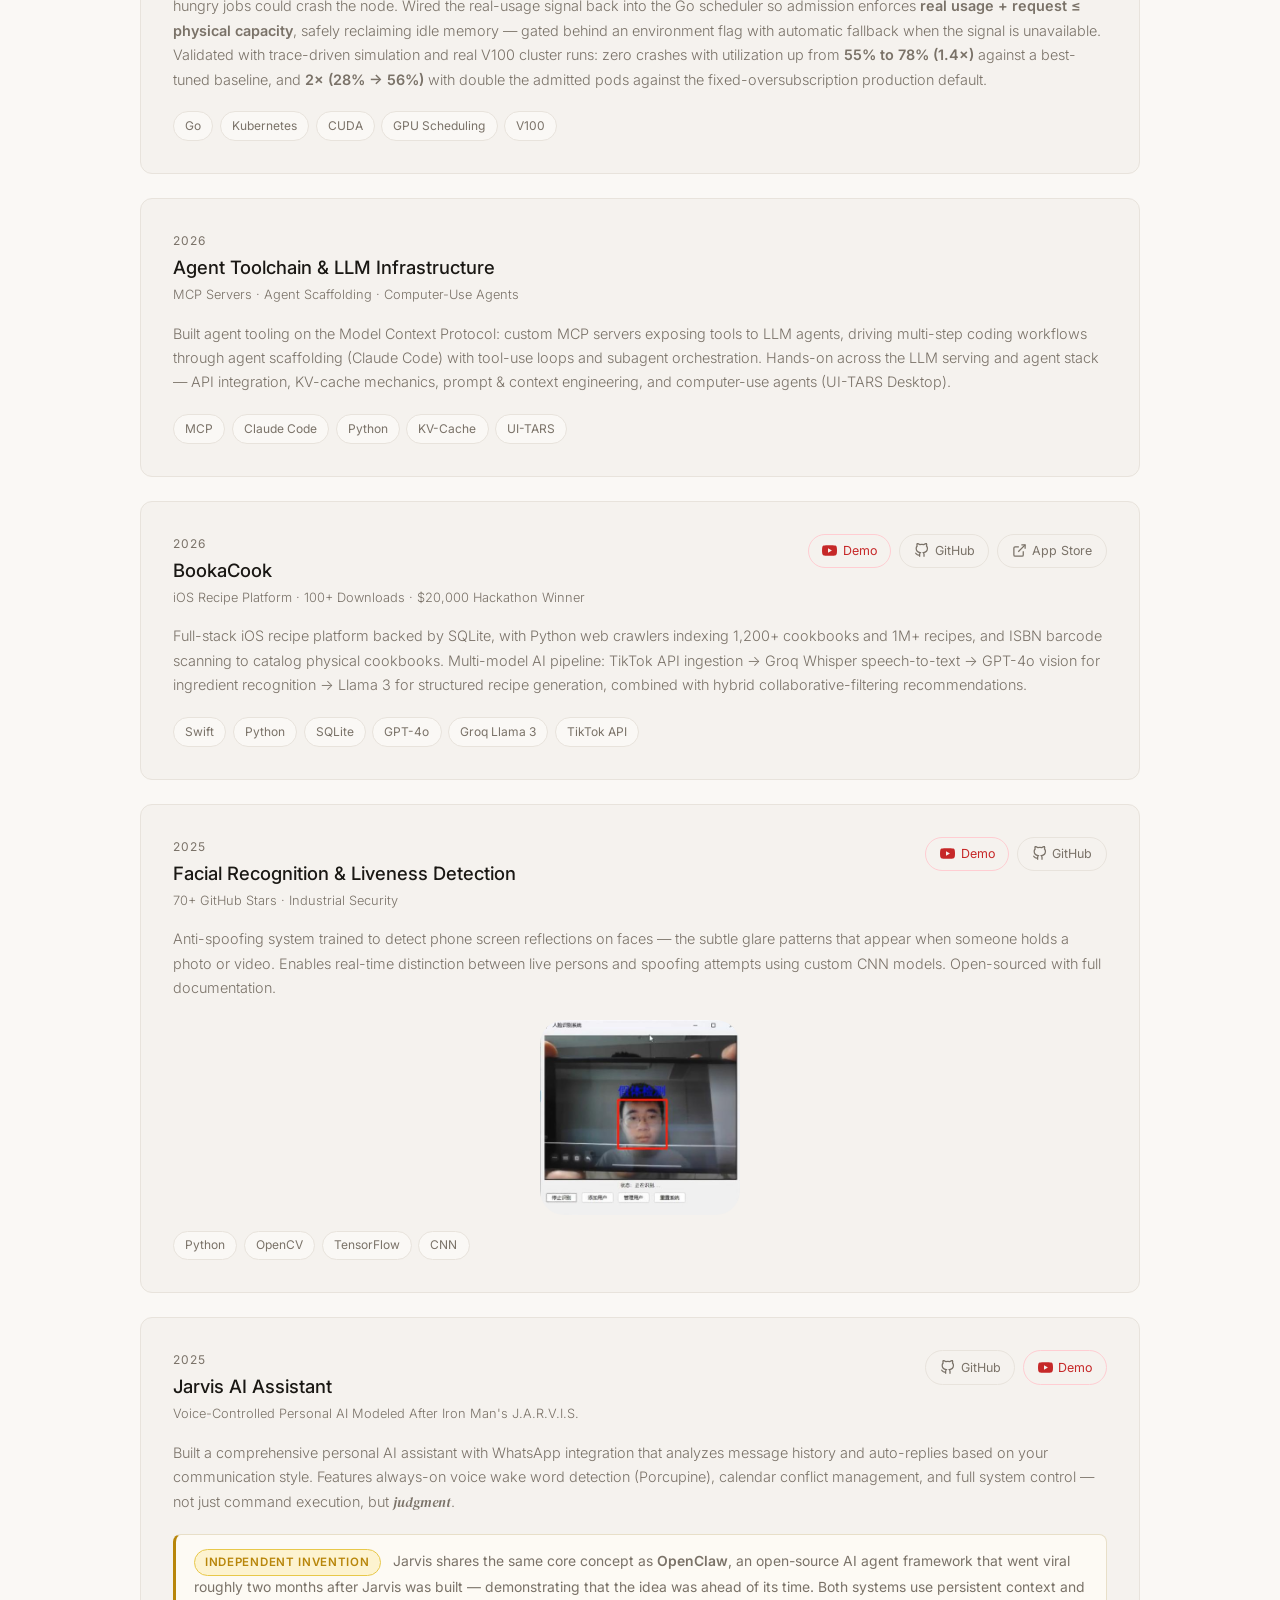
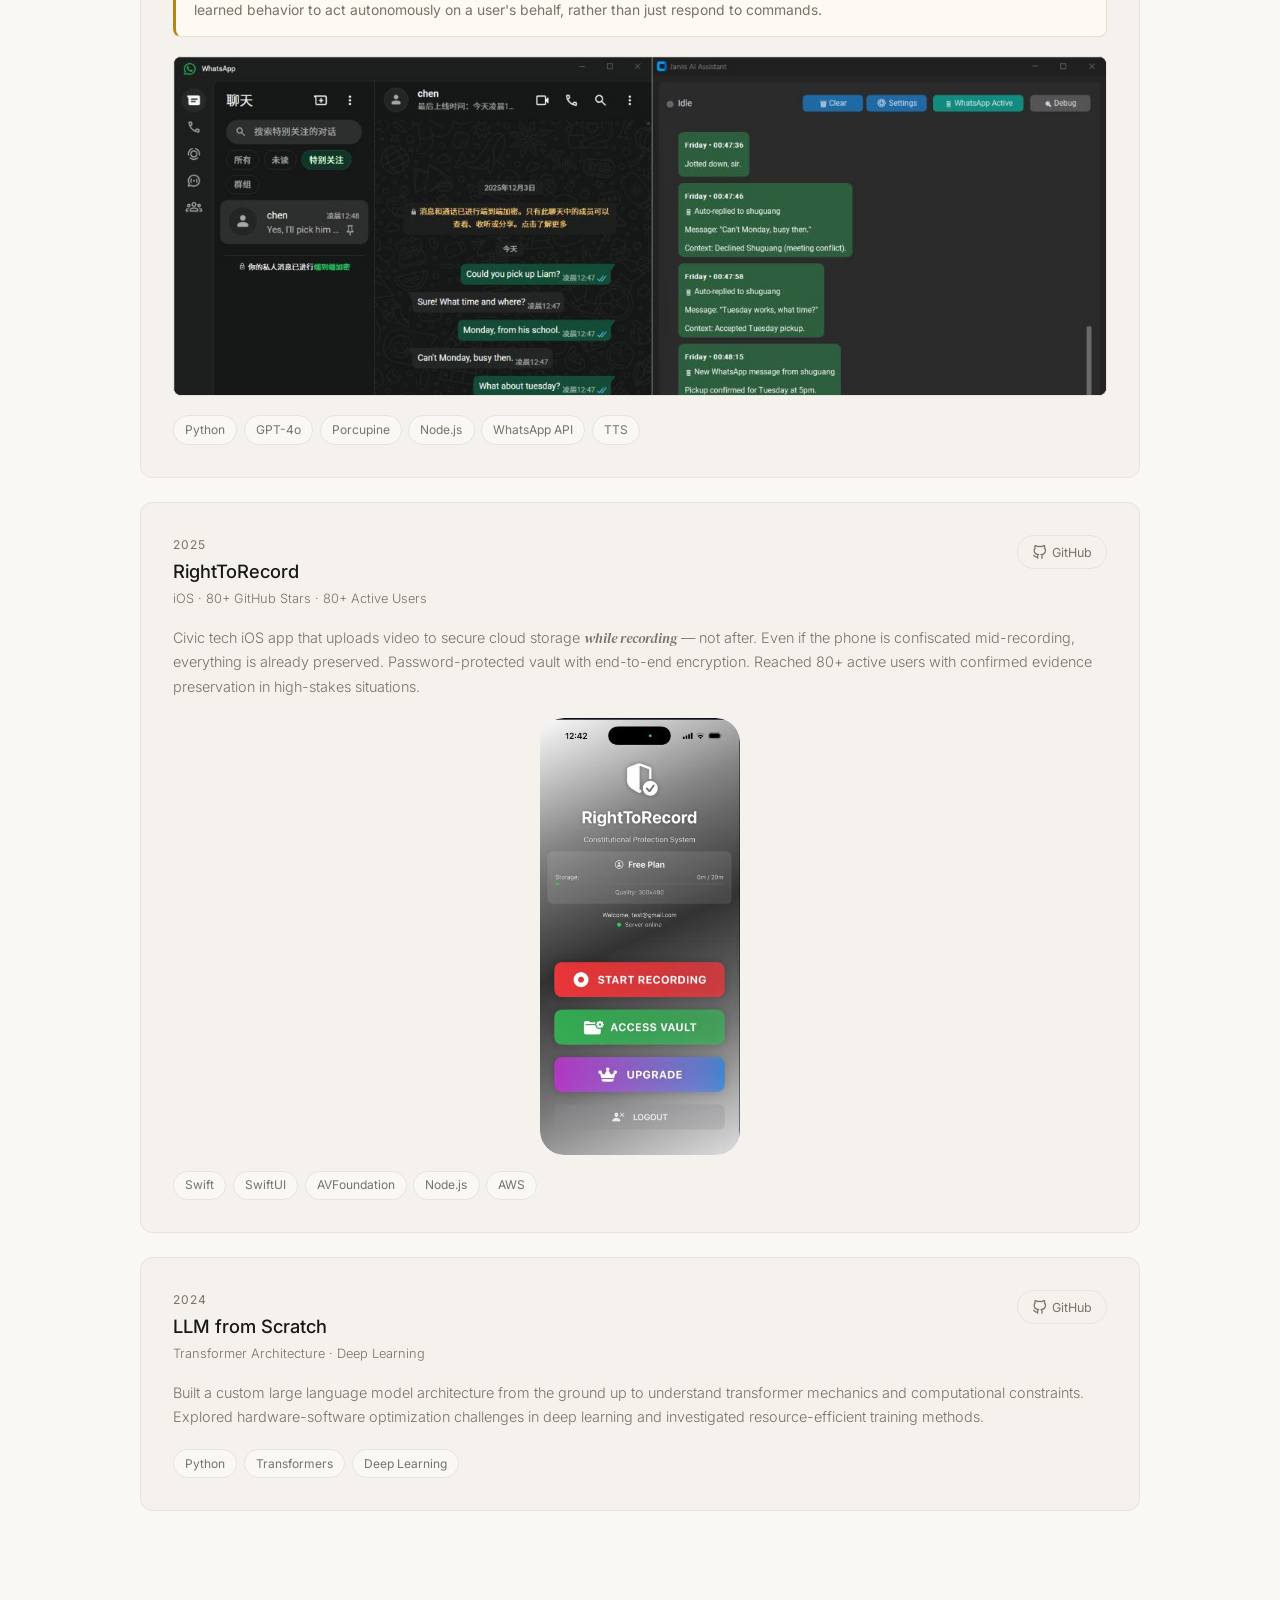
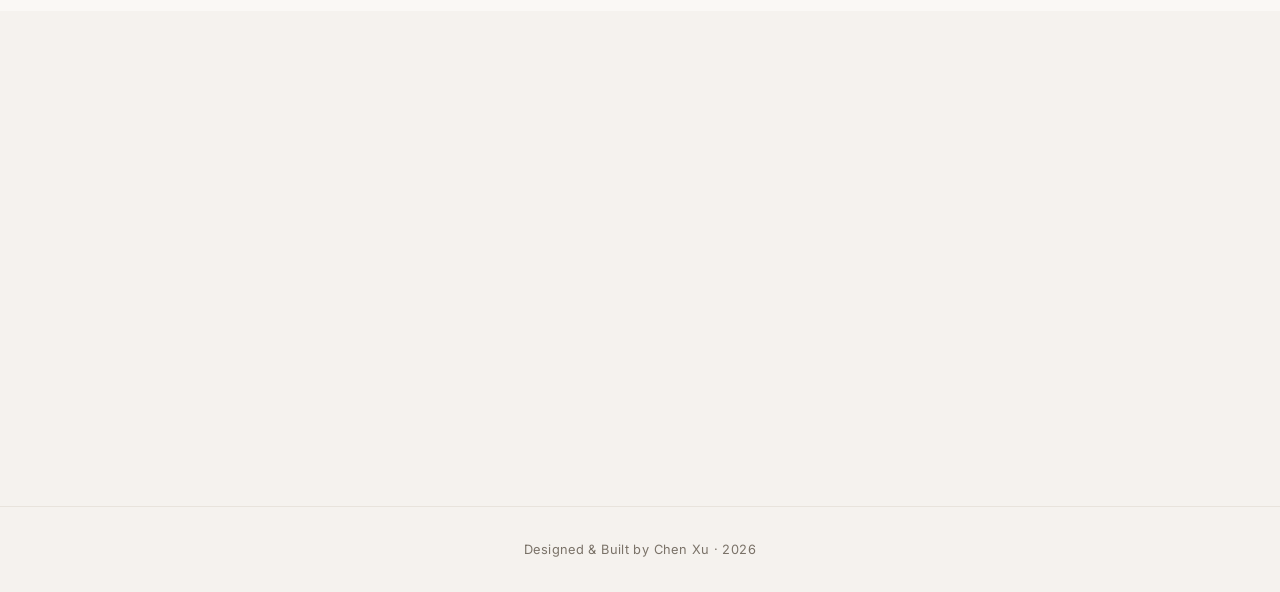
==== commit c0958733: "Update English resume to Sep 28 version (Class of 2029) - Replace resume-en.pdf with E:\jobs\Chen_Xu" ====
--- a/index.html
+++ b/index.html
@@ -67,8 +67,8 @@
       <div class="about-grid">
         <div class="about-text reveal">
           <p>
-            I'm a Computer Science student at <strong>NYU Tandon School of Engineering</strong> —
-            <strong>currently a junior (Class of 2028)</strong> — placed out of Calculus I–II, Discrete
+            I'm a Computer Science student at <strong>NYU Tandon School of Engineering</strong> on an
+            <strong>accelerated track (Class of 2029)</strong> — placed out of Calculus I–II, Discrete
             Mathematics, Probability &amp; Statistics, and Physics I through AP and NYU credit-by-exam.
             I work across computer vision, GPU infrastructure, and LLM agent tooling, with a foundation
             in competitive programming: data structures, dynamic programming, tree &amp; graph algorithms,
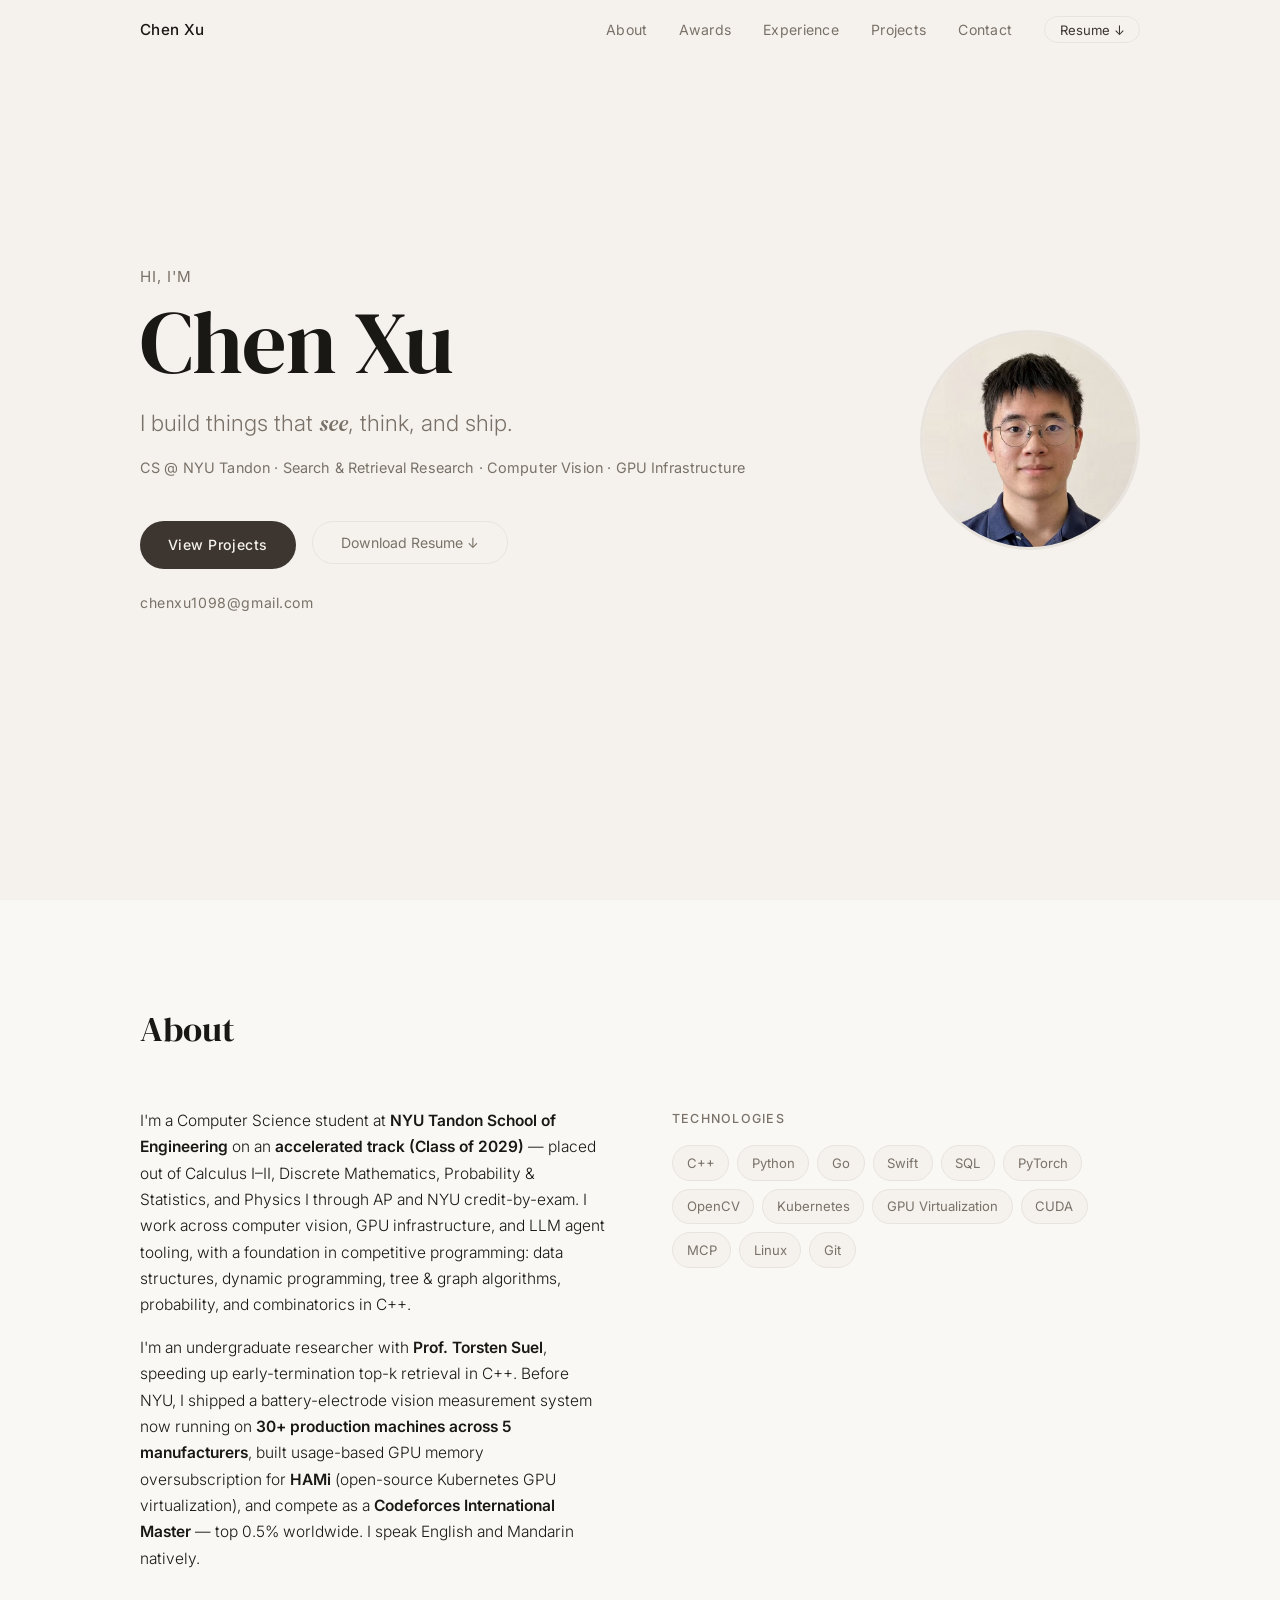
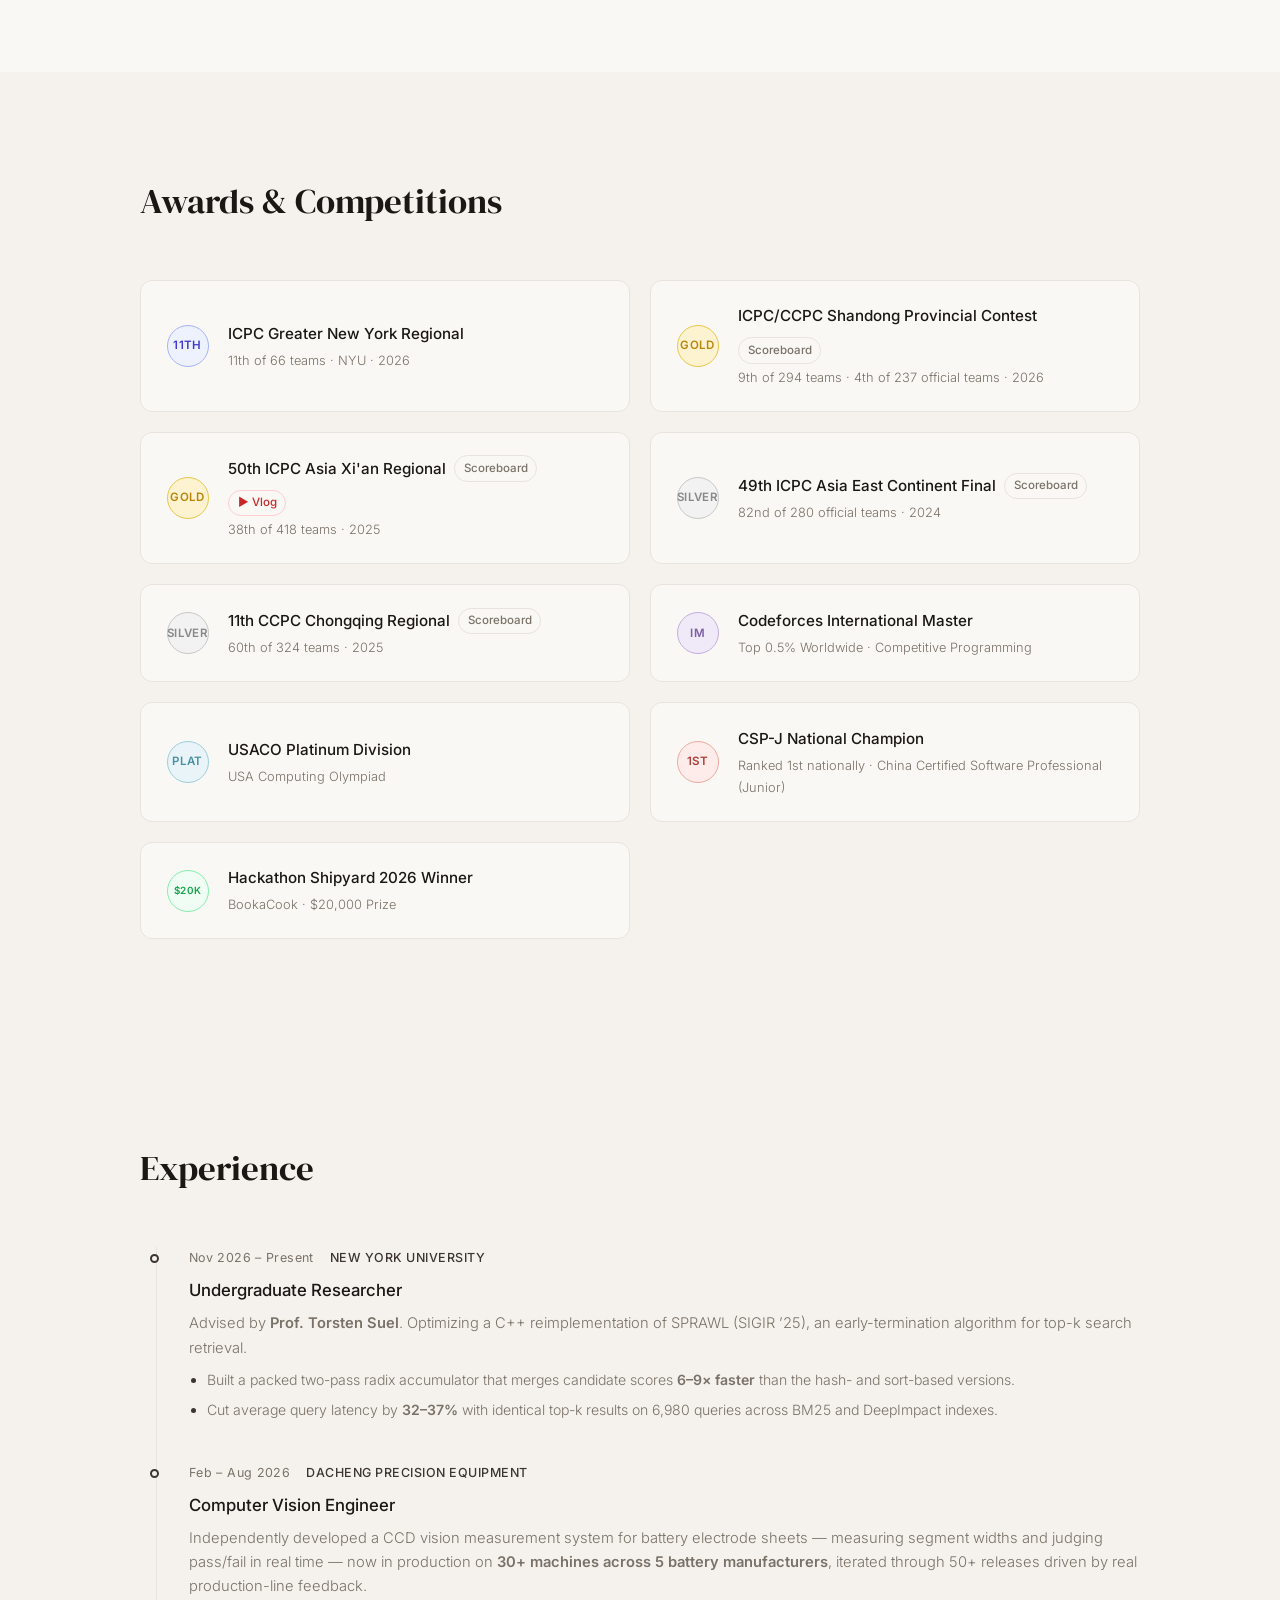
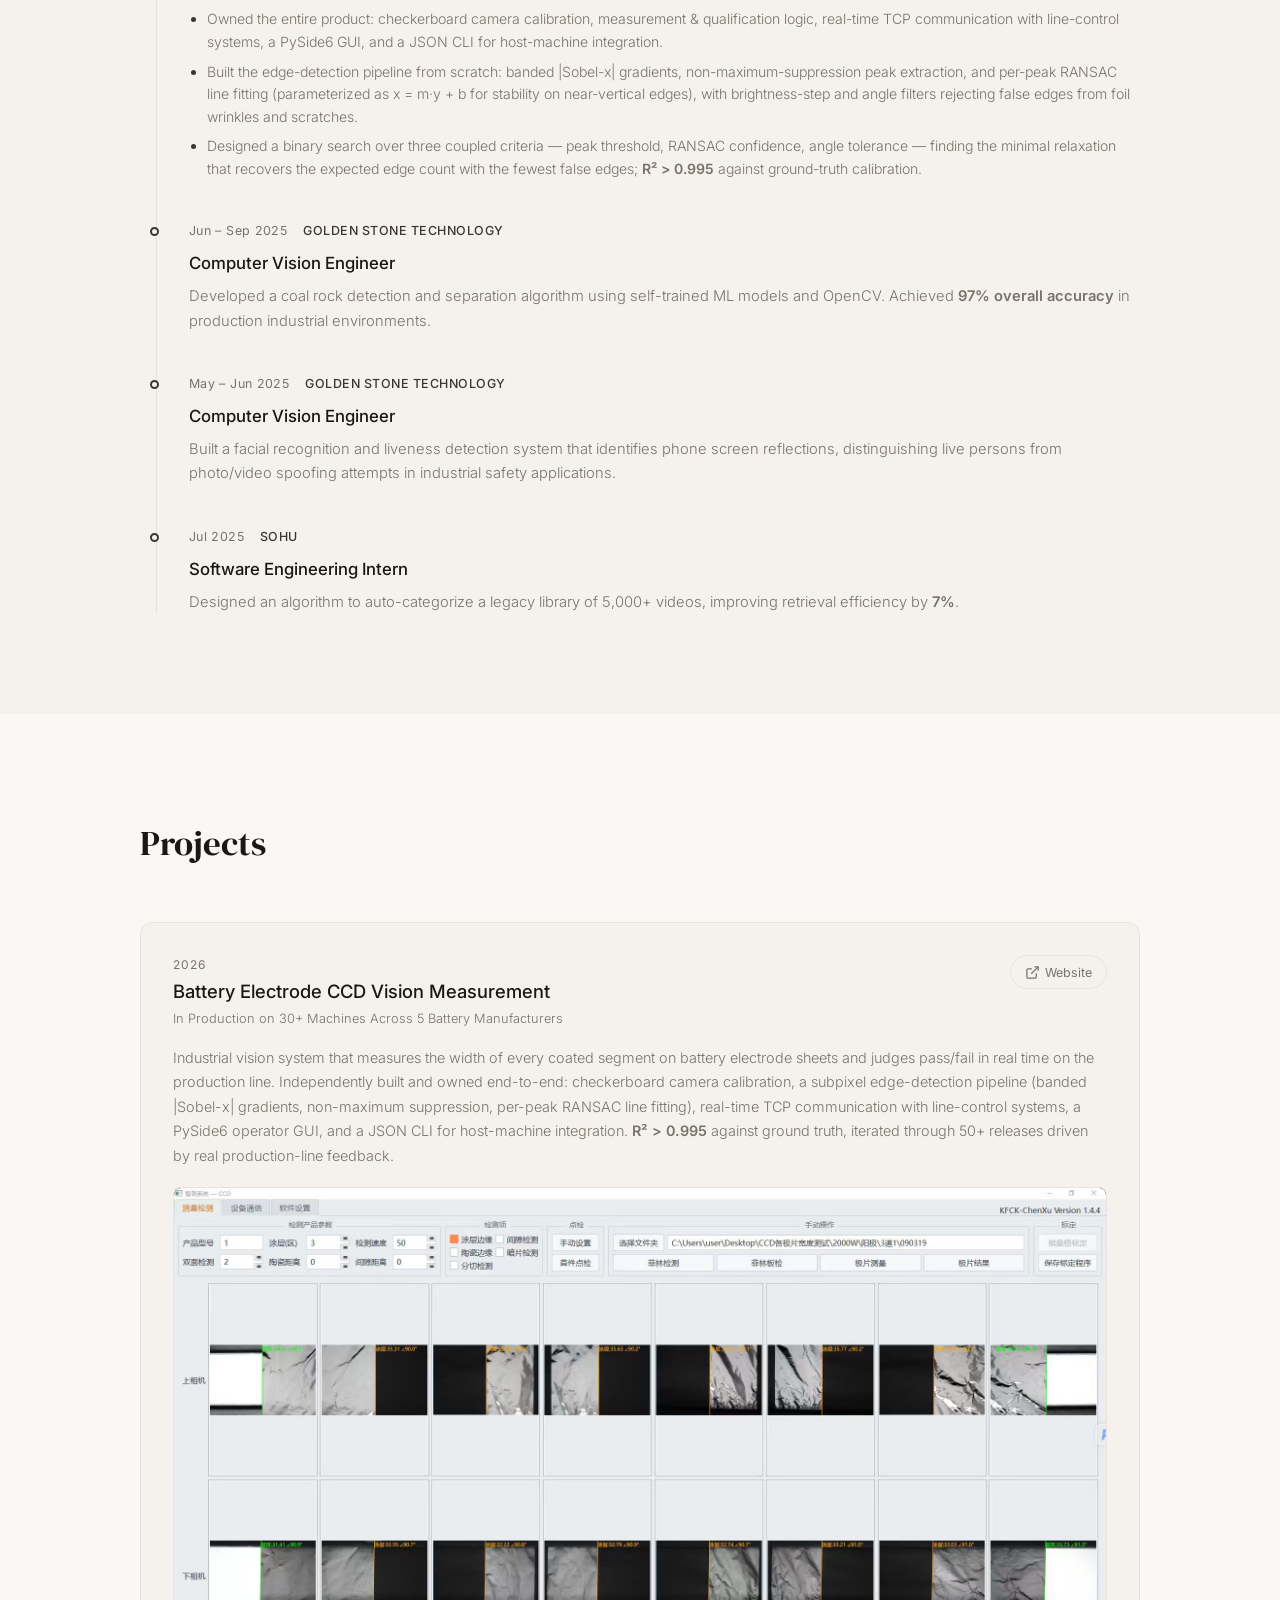
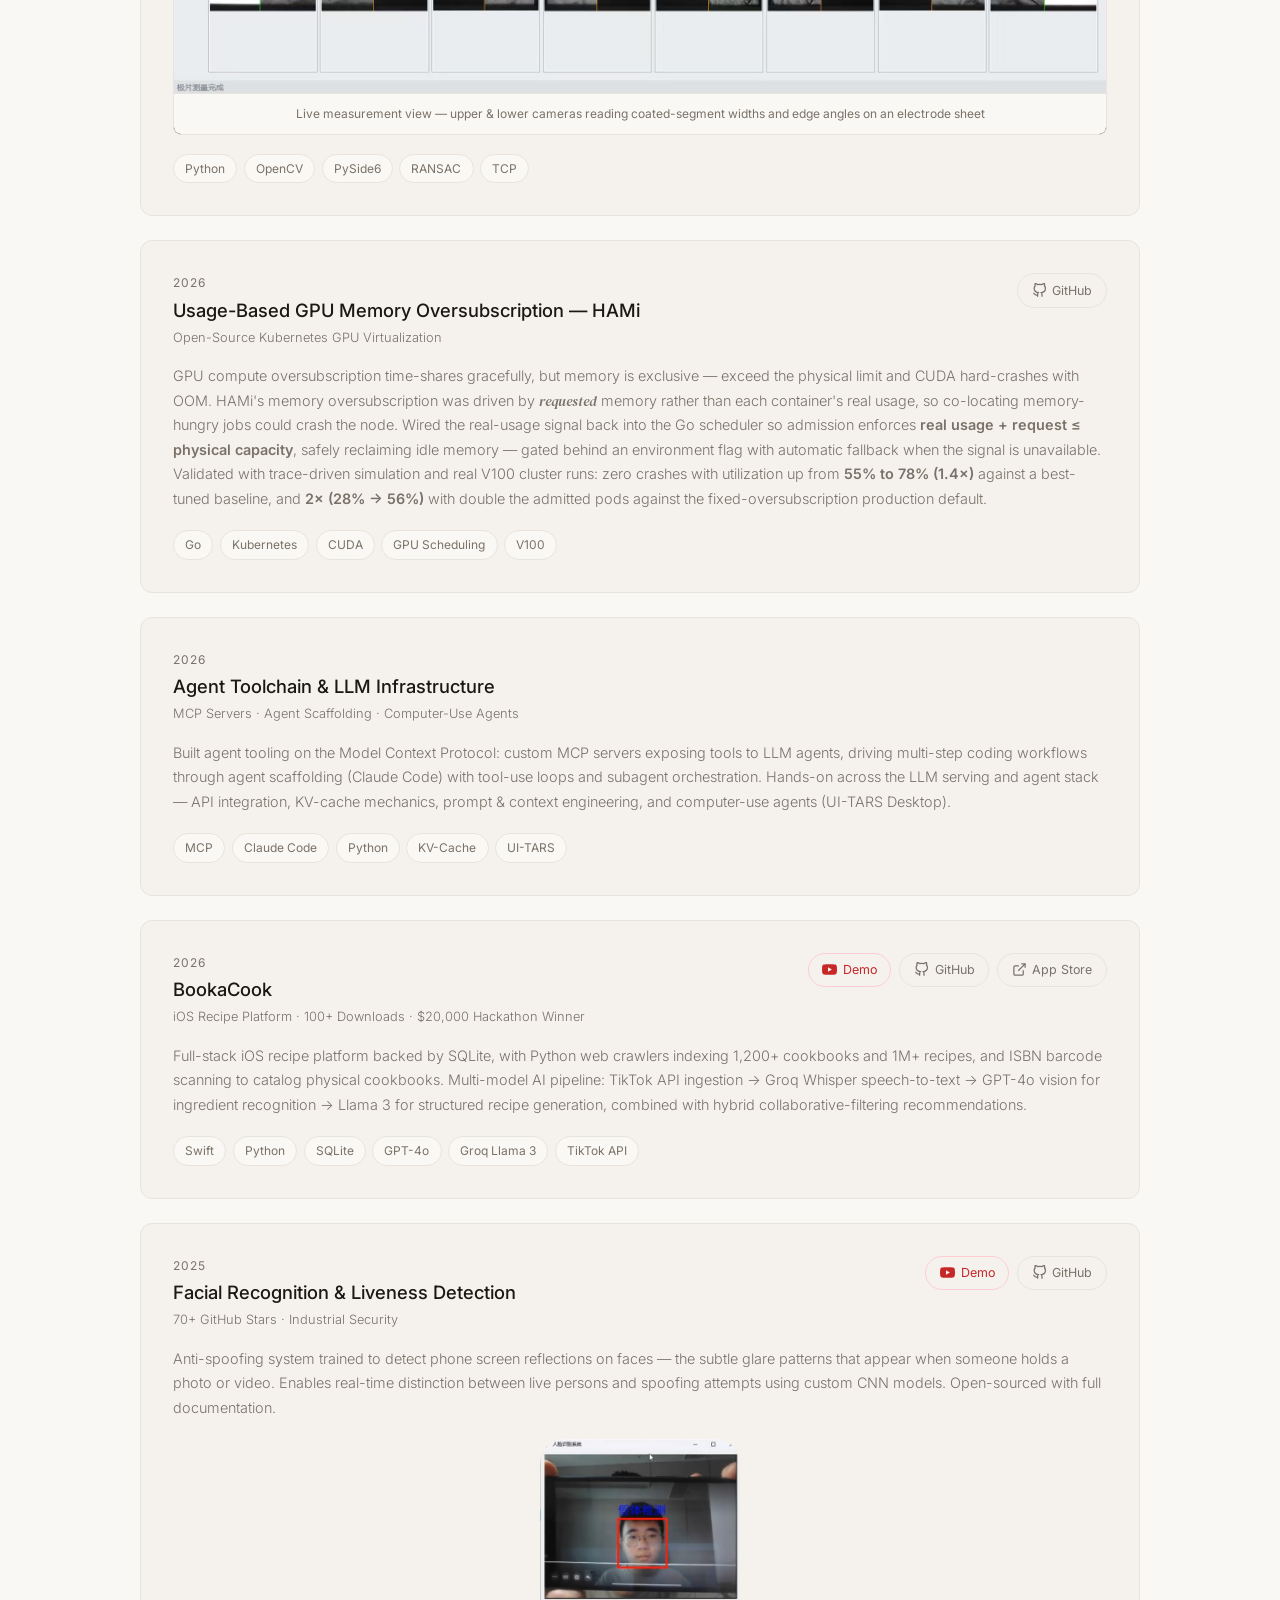
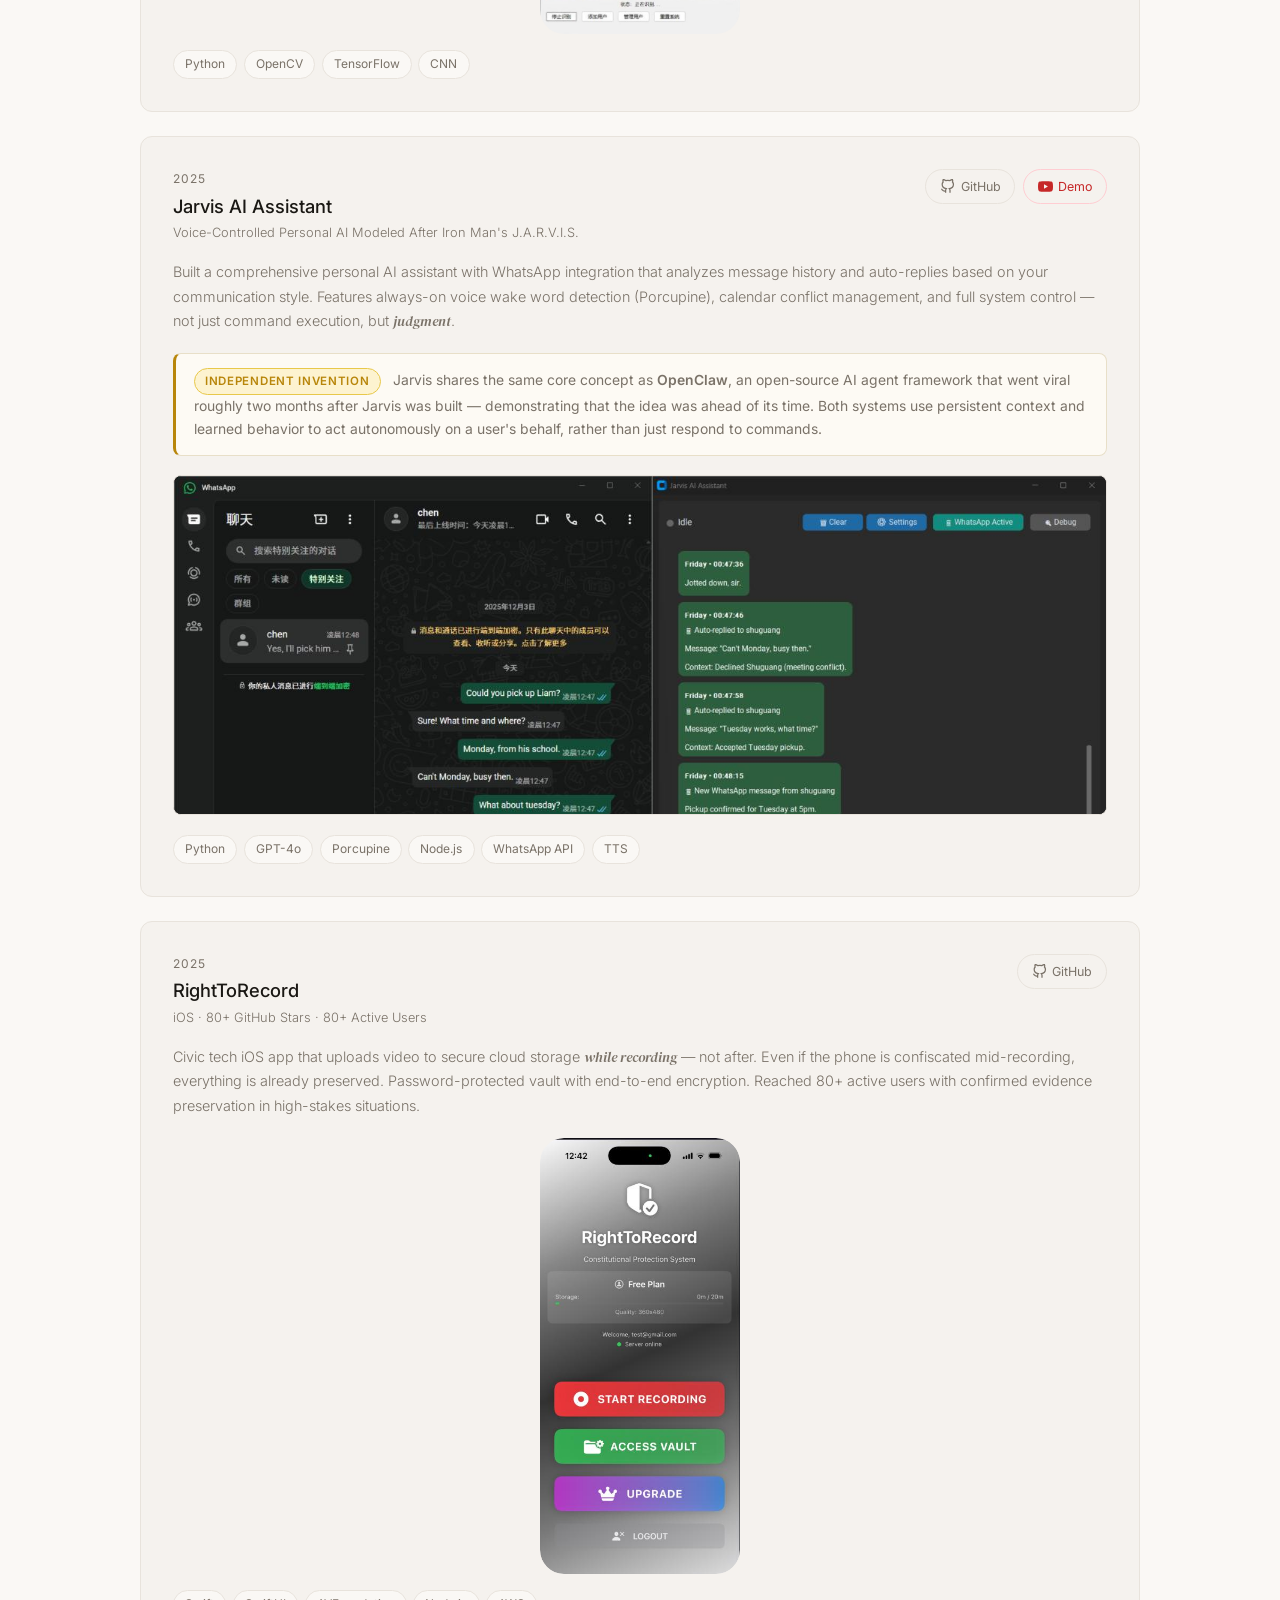
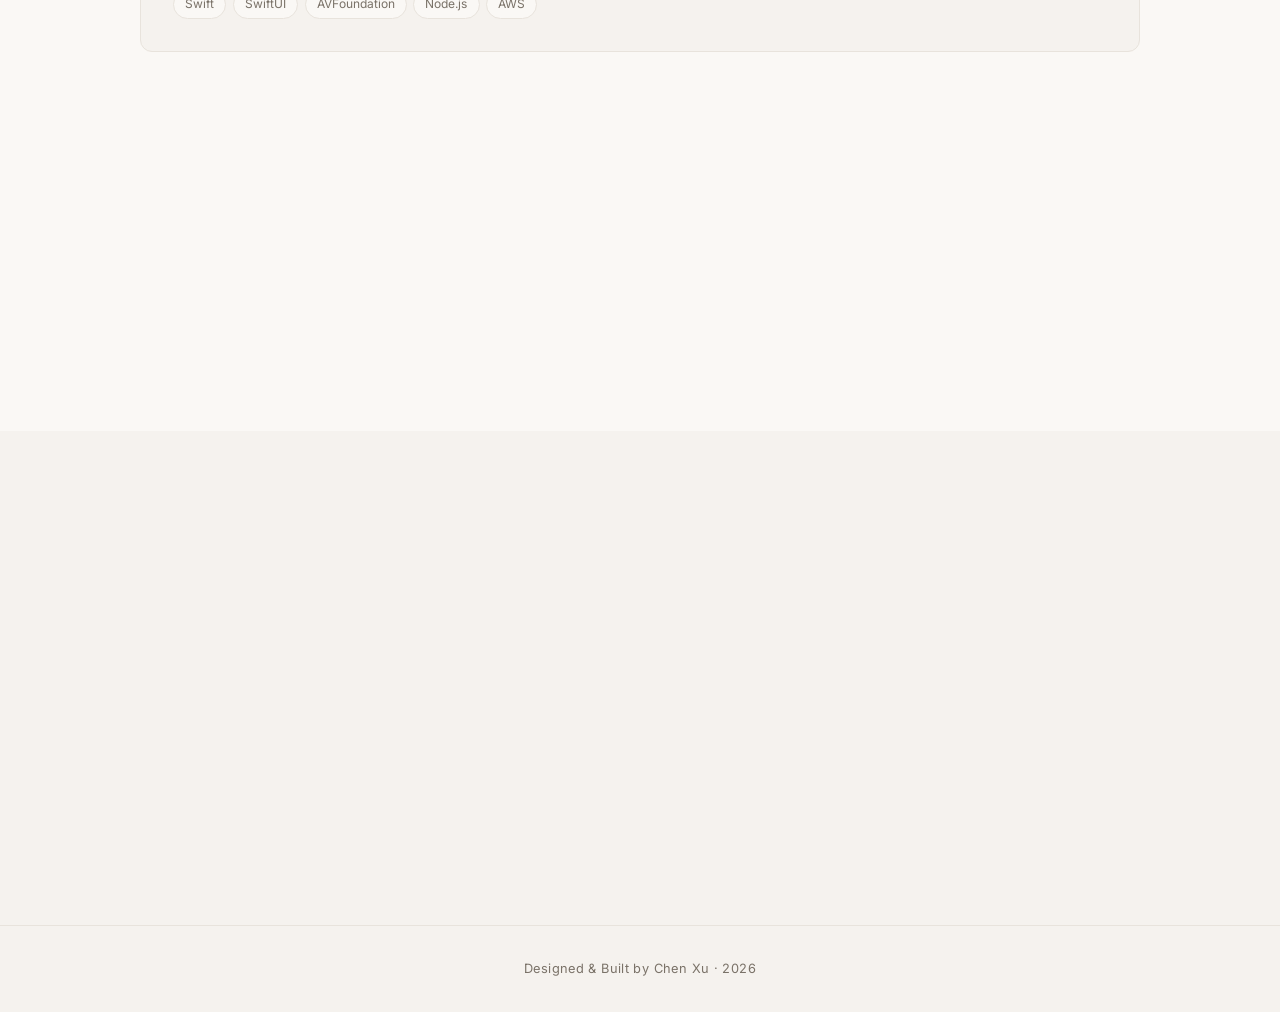
==== commit 93bf3723: "Update resume: NYU research with Prof. Suel, ICPC GNY 2026" ====
--- a/index.html
+++ b/index.html
@@ -40,7 +40,7 @@
         <h1 class="hero-name">Chen Xu</h1>
         <p class="hero-tagline">I build things that <em>see</em>, think, and ship.</p>
         <p class="hero-sub">
-          CS @ NYU Tandon &middot; Computer Vision &middot; GPU Infrastructure &middot; LLM Agents
+          CS @ NYU Tandon &middot; Search &amp; Retrieval Research &middot; Computer Vision &middot; GPU Infrastructure
         </p>
         <div class="hero-actions">
           <a href="#projects" class="btn-primary">View Projects</a>
@@ -75,7 +75,8 @@
             probability, and combinatorics in C++.
           </p>
           <p>
-            I've shipped a battery-electrode vision measurement system now running on <strong>30+ production
+            I'm an undergraduate researcher with <strong>Prof. Torsten Suel</strong>, speeding up early-termination
+            top-k retrieval in C++. Before NYU, I shipped a battery-electrode vision measurement system now running on <strong>30+ production
             machines across 5 manufacturers</strong>, built usage-based GPU memory oversubscription for
             <strong>HAMi</strong> (open-source Kubernetes GPU virtualization), and compete as a
             <strong>Codeforces International Master</strong> — top 0.5% worldwide. I speak English and
@@ -100,6 +101,13 @@
       <h2 class="section-title reveal">Awards &amp; Competitions</h2>
       <div class="comp-grid">
         <div class="comp-item reveal">
+          <span class="comp-medal rank">11th</span>
+          <div>
+            <p class="comp-name">ICPC Greater New York Regional</p>
+            <p class="comp-detail">11th of 66 teams &middot; NYU &middot; 2026</p>
+          </div>
+        </div>
+        <div class="comp-item reveal delay-1">
           <span class="comp-medal gold">Gold</span>
           <div>
             <p class="comp-name">ICPC/CCPC Shandong Provincial Contest
@@ -173,6 +181,21 @@
     <div class="section-inner">
       <h2 class="section-title reveal">Experience</h2>
       <div class="timeline">
+
+        <div class="timeline-item reveal">
+          <div class="timeline-meta">
+            <span class="timeline-date">Nov 2026 – Present</span>
+            <span class="timeline-company">New York University</span>
+          </div>
+          <div class="timeline-content">
+            <h3>Undergraduate Researcher</h3>
+            <p>Advised by <strong>Prof. Torsten Suel</strong>. Optimizing a C++ reimplementation of SPRAWL (SIGIR&nbsp;’25), an early-termination algorithm for top-k search retrieval.</p>
+            <ul class="timeline-bullets">
+              <li>Built a packed two-pass radix accumulator that merges candidate scores <strong>6–9&times; faster</strong> than the hash- and sort-based versions.</li>
+              <li>Cut average query latency by <strong>32–37%</strong> with identical top-k results on 6,980 queries across BM25 and DeepImpact indexes.</li>
+            </ul>
+          </div>
+        </div>
 
         <div class="timeline-item reveal">
           <div class="timeline-meta">
--- a/style.css
+++ b/style.css
@@ -643,6 +643,7 @@
 .comp-medal.plat   { background: #e8f4f7; color: var(--plat); border: 1.5px solid #9ecfdb; }
 .comp-medal.hack   { background: #f0fdf4; color: #16a34a; border: 1.5px solid #86efac; font-size: .62rem; }
 .comp-medal.champ  { background: #fdecea; color: var(--champ); border: 1.5px solid #f0a9a0; }
+.comp-medal.rank   { background: #eef2ff; color: #4338ca; border: 1.5px solid #a5b4fc; }
 
 .comp-name {
   font-size: .95rem;
